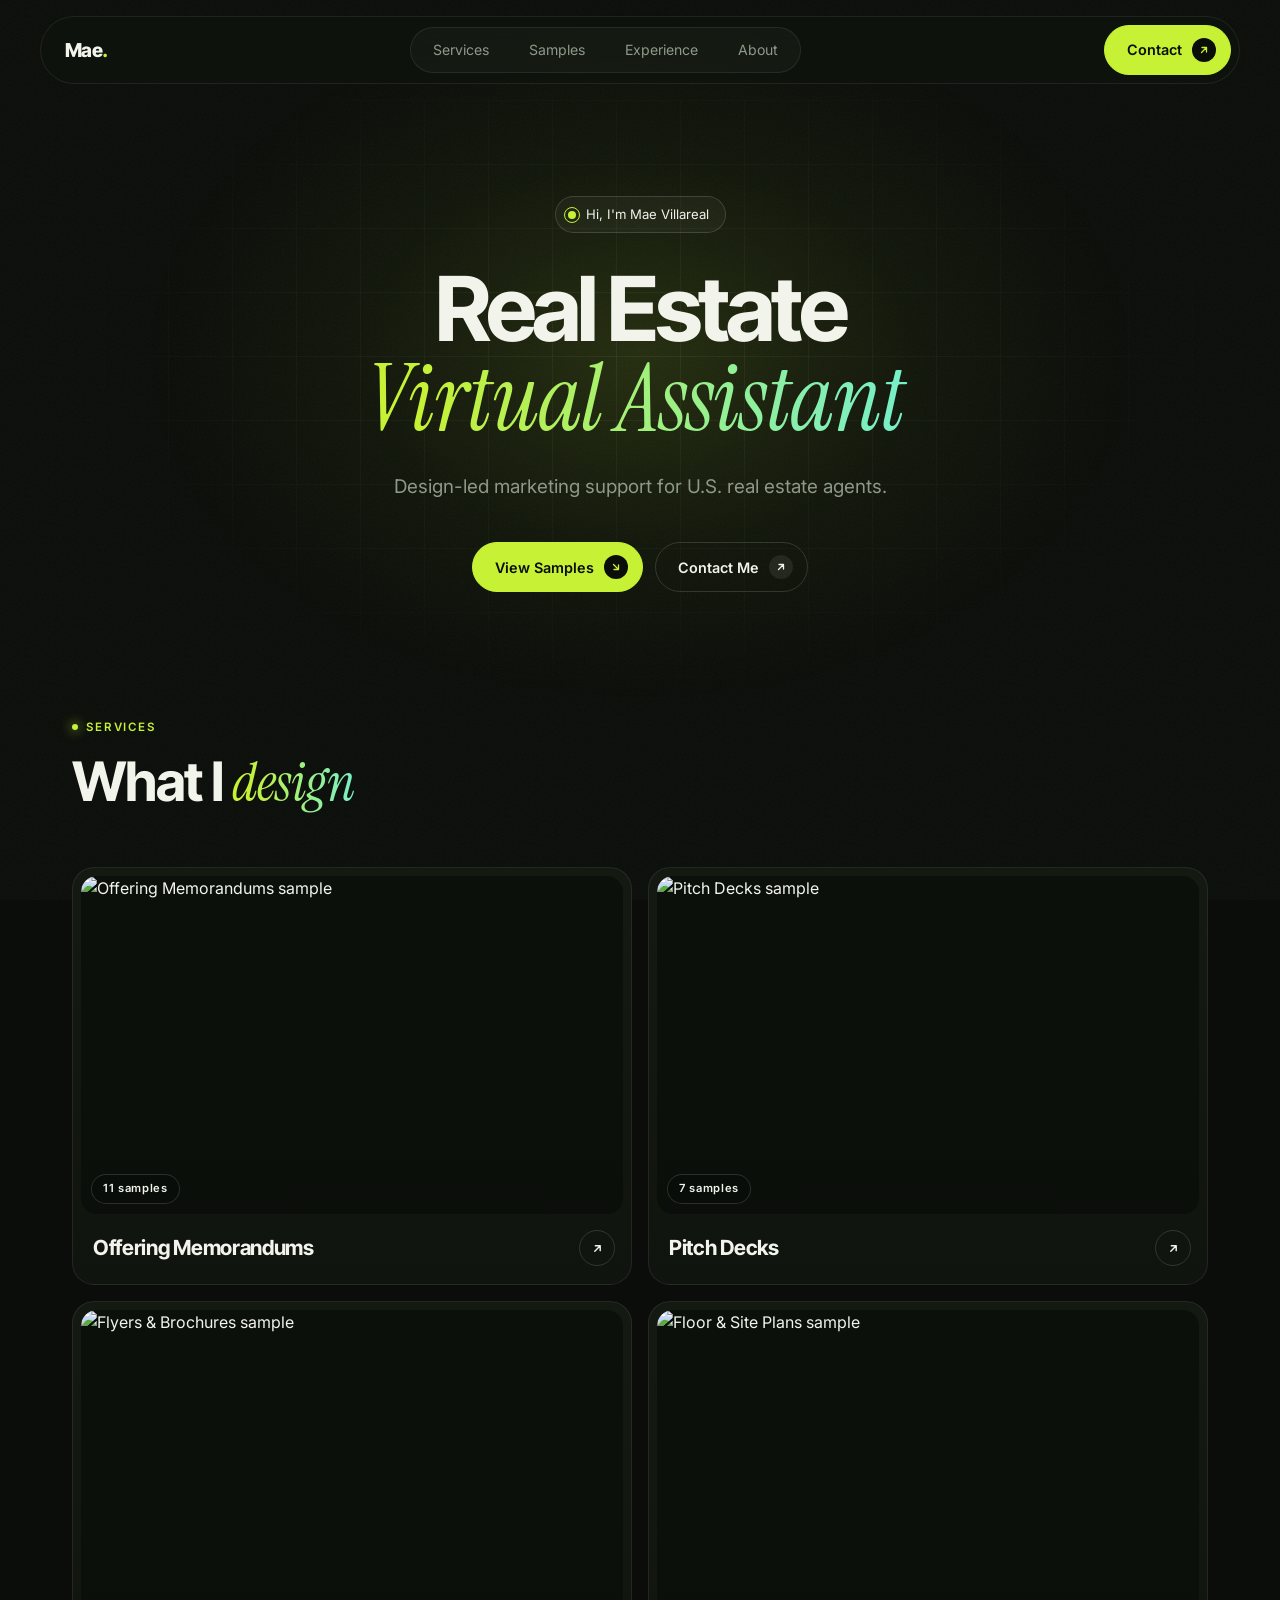
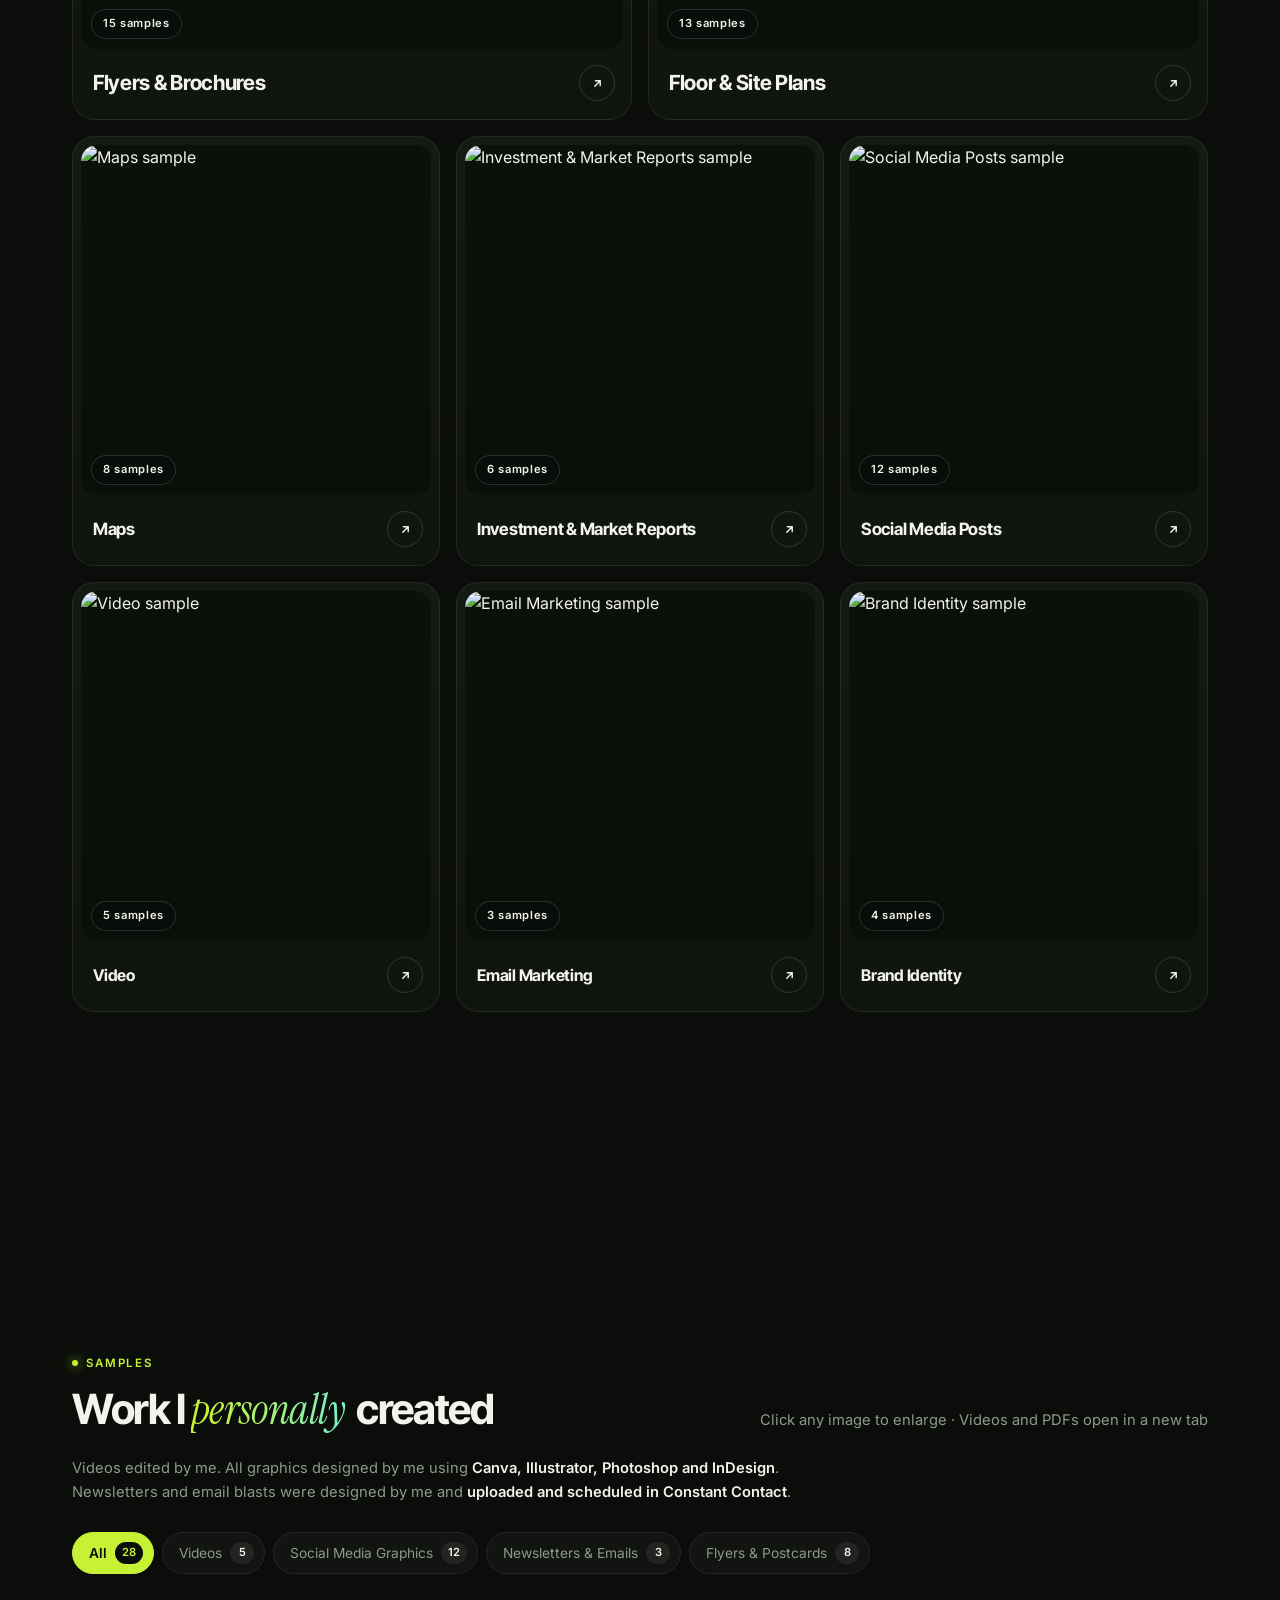
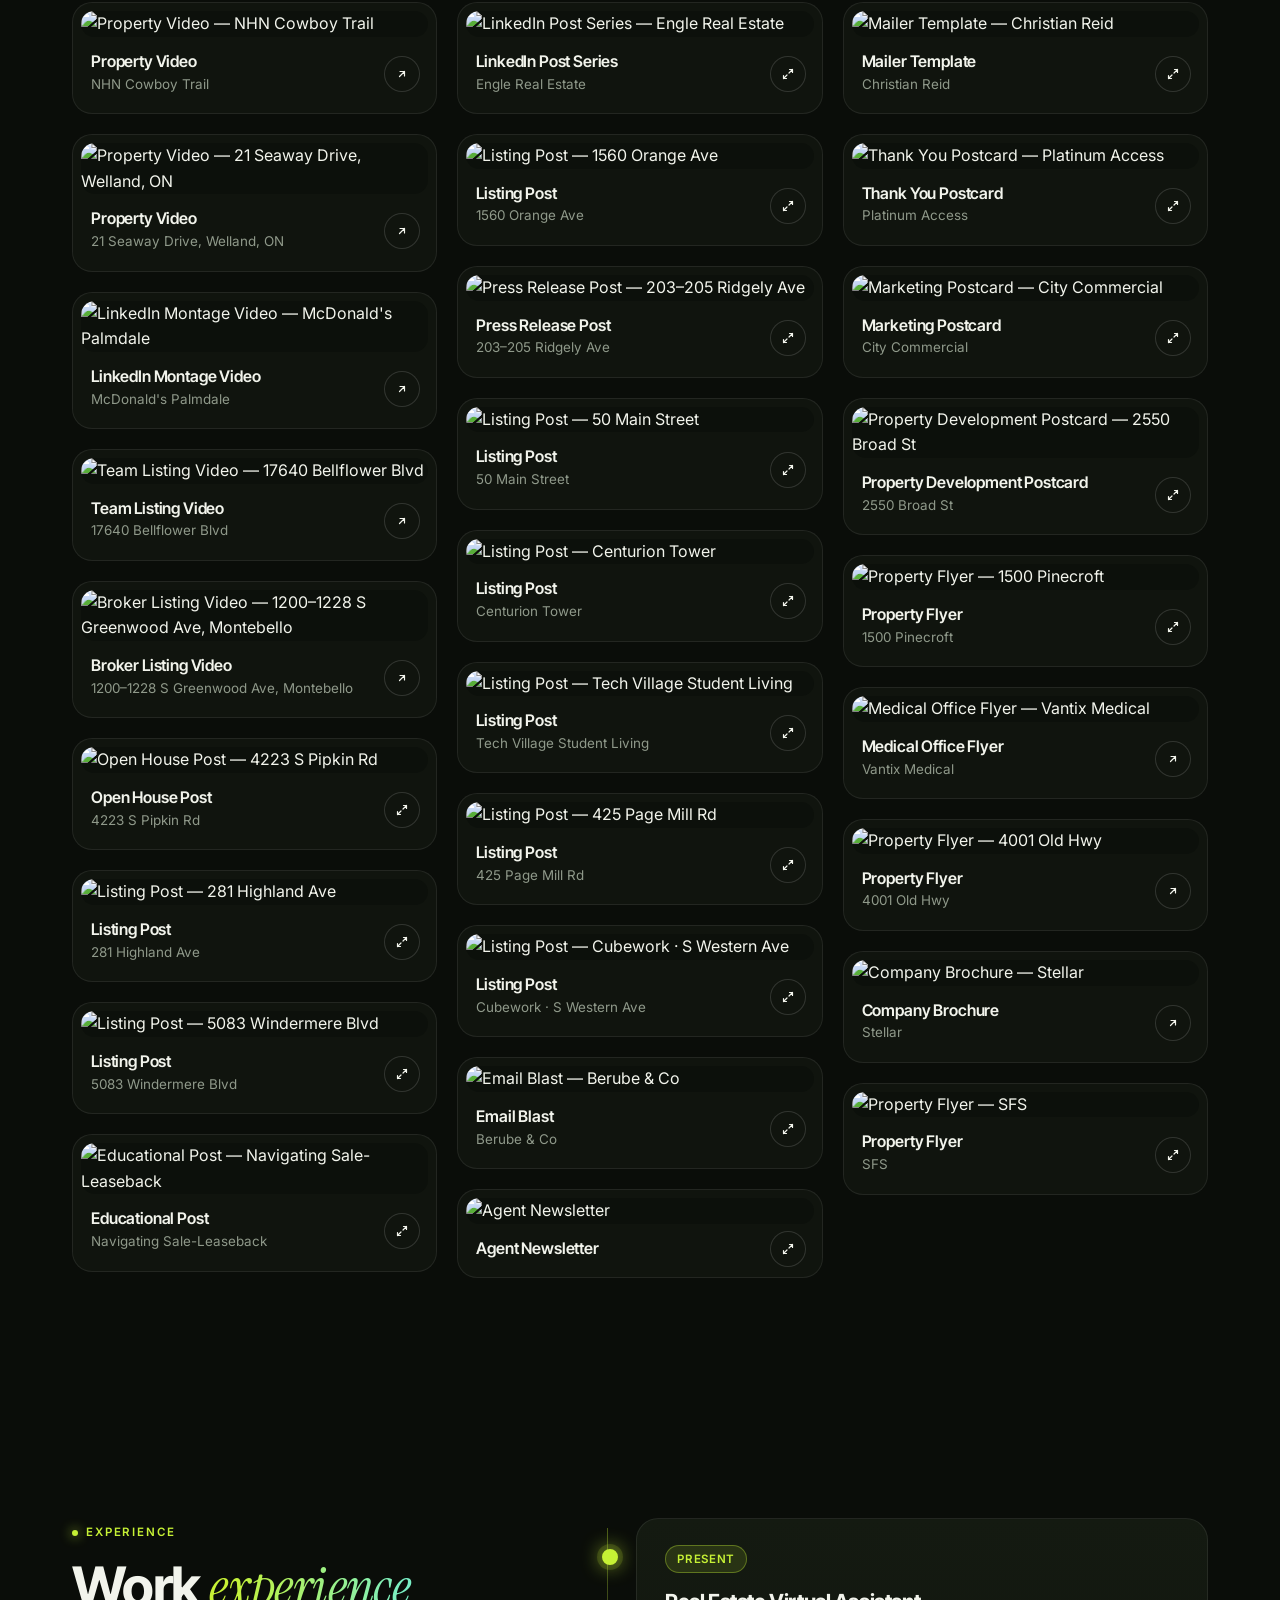
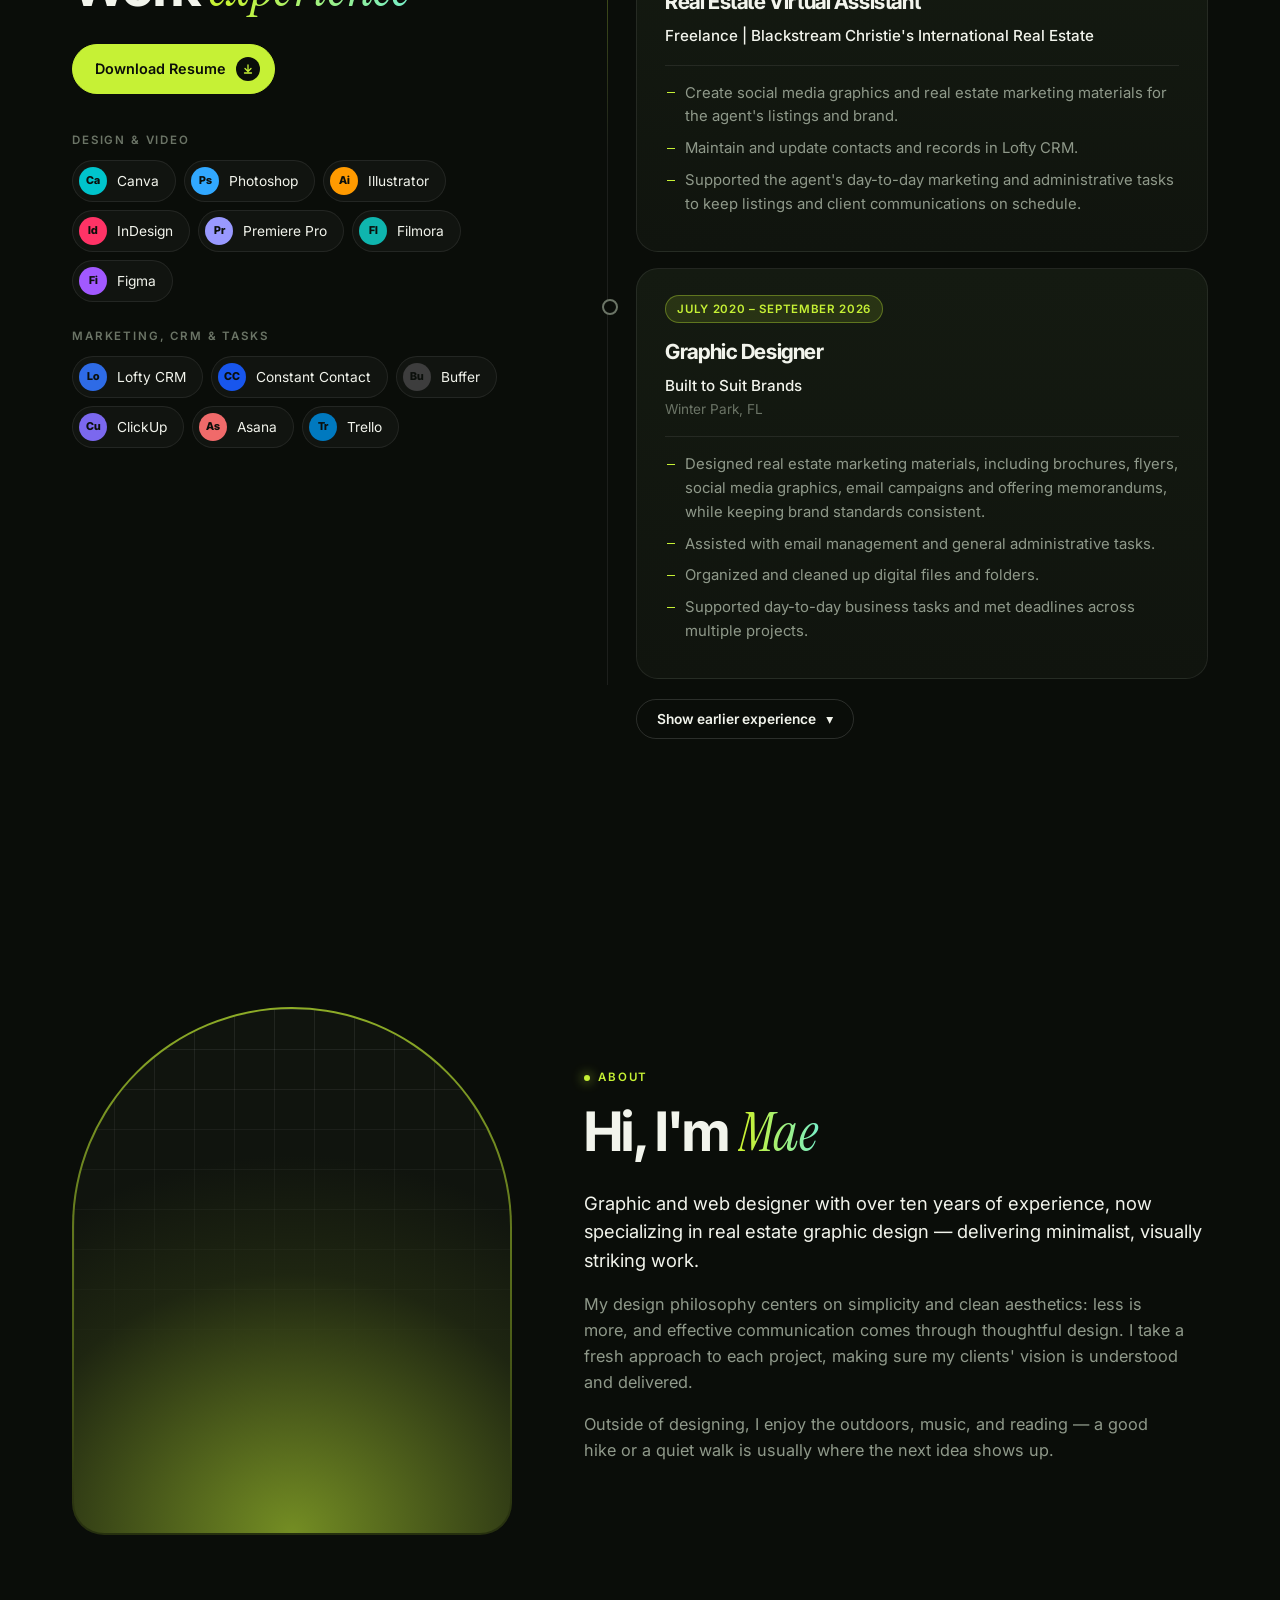
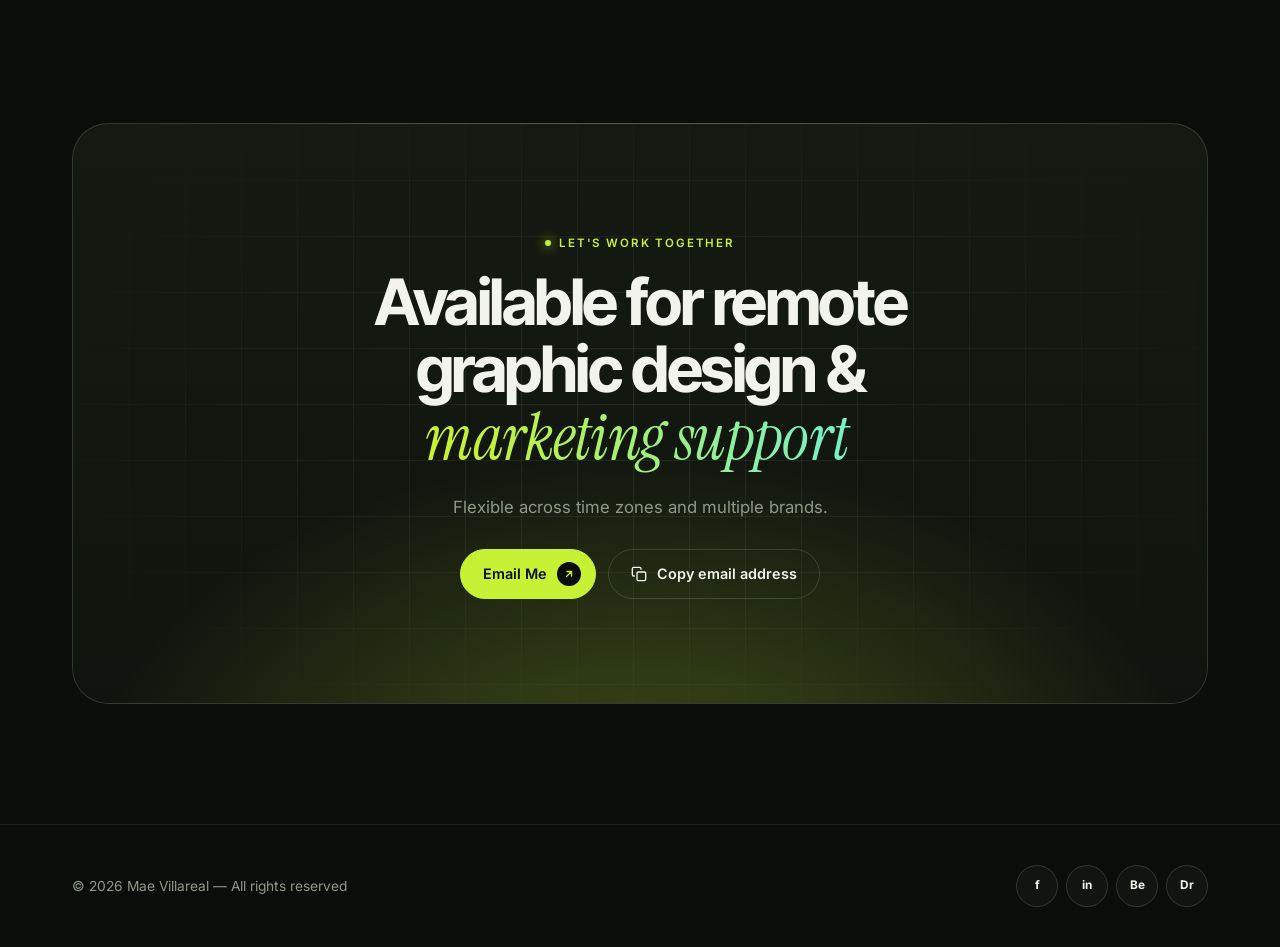
==== index.html @ 9a1e0686 "Use What I design categories with video, CRE about and CTA; simplify hero and experience Co-Authored" ====
<!DOCTYPE html>
<html lang="en">
<head>
<meta charset="UTF-8">
<meta name="viewport" content="width=device-width, initial-scale=1, viewport-fit=cover">
<title>Mae Villareal — Real Estate Virtual Assistant</title>
<meta name="description" content="Real estate virtual assistant with a design background: short-form video, Canva graphics, captions, social scheduling, email newsletters and Lofty CRM support for U.S. agents.">
<meta name="theme-color" content="#0A0D09">
<link rel="icon" href="data:image/svg+xml,%3Csvg xmlns=%27http://www.w3.org/2000/svg%27 viewBox=%270 0 64 64%27%3E%3Crect width=%2764%27 height=%2764%27 rx=%2716%27 fill=%27%230B0F0B%27/%3E%3Ctext x=%2750%25%27 y=%2752%25%27 dominant-baseline=%27middle%27 text-anchor=%27middle%27 font-family=%27Arial%27 font-weight=%27800%27 font-size=%2738%27 fill=%27%23C6F135%27%3EM%3C/text%3E%3C/svg%3E">
<link rel="preconnect" href="https://fonts.googleapis.com">
<link rel="preconnect" href="https://fonts.gstatic.com" crossorigin>
<link href="https://fonts.googleapis.com/css2?family=Inter+Tight:wght@500;600;700;800&family=Inter:wght@400;500;600&family=Instrument+Serif:ital@0;1&display=swap" rel="stylesheet">
<link rel="stylesheet" href="assets/site.css">
<style>
.va-grid{display:grid;grid-template-columns:repeat(4,1fr);gap:16px}
@media(max-width:1000px){.va-grid{grid-template-columns:repeat(2,1fr)}}
@media(max-width:560px){.va-grid{grid-template-columns:1fr}}
.va-card{border:1px solid var(--line);border-radius:20px;background:var(--panel);padding:24px 22px 22px;display:flex;flex-direction:column;gap:10px;transition:border-color .4s var(--ease),transform .4s var(--ease)}
.va-card:hover{border-color:var(--lime-line);transform:translateY(-3px)}
.va-ic{width:42px;height:42px;border-radius:12px;background:var(--lime-soft);color:var(--lime);display:flex;align-items:center;justify-content:center;margin-bottom:6px}
.va-ic svg{width:22px;height:22px}
.va-card h3{font-size:1.12rem;letter-spacing:-.02em;line-height:1.2}
.va-card p{color:var(--grey);font-size:.92rem;line-height:1.55;flex:1}
.va-tools{font-size:.72rem;letter-spacing:.06em;color:var(--grey-2);text-transform:uppercase;font-weight:600;border-top:1px solid var(--line);padding-top:12px;margin-top:4px}
.va-note{color:var(--grey);font-size:.92rem;margin:-8px 0 28px;max-width:720px}
.va-note b{color:var(--white);font-weight:600}
.hero .hero-meta span{text-transform:uppercase}
@media(min-width:1061px){.cat-grid > .cat-card:nth-child(n+8){grid-column:span 2}.cat-grid > .cat-card:nth-child(n+8) .thumb{aspect-ratio:1/1}.cat-grid > .cat-card:nth-child(n+8) h3{font-size:inherit}}
</style>
<script>document.documentElement.classList.add("js")</script>
</head>
<body>
<div class="cursor-glow" id="cglow" aria-hidden="true"></div>

<header>
  <div class="nav">
    <a class="logo" href="./">Mae<span>.</span></a>
    <nav aria-label="Primary"><ul><li><a href="#work">Services</a></li><li><a href="#samples">Samples</a></li><li><a href="#experience">Experience</a></li><li><a href="#about">About</a></li></ul></nav>
    <div class="nav-right">
      <a class="btn" href="#contact">Contact <span class="ar ne"><svg viewBox="0 0 24 24" fill="none" stroke="currentColor" stroke-width="2.6" stroke-linecap="round" stroke-linejoin="round"><path d="M7 17 17 7M8 7h9v9"/></svg></span></a>
      <button class="burger" id="burger" aria-label="Open menu" aria-expanded="false" aria-controls="mnav"><span></span><span></span></button>
    </div>
  </div>
  <nav class="mnav" id="mnav" aria-label="Mobile"><a href="#work">Services</a><a href="#samples">Samples</a><a href="#experience">Experience</a><a href="#about">About</a><a href="#contact">Contact</a></nav>
</header>

<main class="wrap">

  <section class="hero">
    <div class="glow" aria-hidden="true"></div><div class="grid-bg" aria-hidden="true"></div>
    <div class="eyebrow rv"><i></i>Hi, I'm Mae Villareal</div>
    <h1 class="rv">Real Estate<br><em class="s">Virtual Assistant</em></h1>
    <p class="rv">Design-led marketing support for U.S. real estate agents.</p>
    <div class="hero-actions rv">
      <a class="btn" href="#samples">View Samples <span class="ar se"><svg viewBox="0 0 24 24" fill="none" stroke="currentColor" stroke-width="2.6" stroke-linecap="round" stroke-linejoin="round"><path d="M7 7l10 10M17 8v9H8"/></svg></span></a>
      <a class="btn btn-ghost" href="mailto:norleenvillareal@gmail.com">Contact Me <span class="ar ne"><svg viewBox="0 0 24 24" fill="none" stroke="currentColor" stroke-width="2.6" stroke-linecap="round" stroke-linejoin="round"><path d="M7 17 17 7M8 7h9v9"/></svg></span></a>
    </div>
  </section>

  <section id="work">
    <div class="sec-head split rv">
      <div><div class="kicker">Services</div><h2>What I <em class="s">design</em></h2></div>
    </div>
    <div class="cat-grid">
      <a class="cat-card rv" href="https://maevillareal.github.io/cre-portfolio-2026/services/offering-memorandums.html" target="_blank" rel="noopener">
        <div class="thumb"><img src="https://maevillareal.github.io/cre-portfolio-2026/images/featured/21-Commercial-Thumbnail.jpg" alt="Offering Memorandums sample" loading="lazy"><span class="count">11 samples</span></div>
        <div class="body"><h3>Offering Memorandums</h3><span class="go" aria-hidden="true"><svg viewBox="0 0 24 24" fill="none" stroke="currentColor" stroke-width="2.6" stroke-linecap="round" stroke-linejoin="round"><path d="M7 17 17 7M8 7h9v9"/></svg></span></div>
      </a>
      <a class="cat-card rv" href="https://maevillareal.github.io/cre-portfolio-2026/services/pitch-decks.html" target="_blank" rel="noopener">
        <div class="thumb"><img src="https://ucarecdn.com/488f6f1a-225d-4ae6-bc46-5e3820805538/DentalCapitalThumbnail.jpg" alt="Pitch Decks sample" loading="lazy"><span class="count">7 samples</span></div>
        <div class="body"><h3>Pitch Decks</h3><span class="go" aria-hidden="true"><svg viewBox="0 0 24 24" fill="none" stroke="currentColor" stroke-width="2.6" stroke-linecap="round" stroke-linejoin="round"><path d="M7 17 17 7M8 7h9v9"/></svg></span></div>
      </a>
      <a class="cat-card rv" href="https://maevillareal.github.io/cre-portfolio-2026/services/flyers-brochures.html" target="_blank" rel="noopener">
        <div class="thumb"><img src="https://maevillareal.github.io/cre-portfolio-2026/images/featured/Realife-REG-Company-Brochure-Thumbnail.jpg" alt="Flyers &amp; Brochures sample" loading="lazy"><span class="count">15 samples</span></div>
        <div class="body"><h3>Flyers &amp; Brochures</h3><span class="go" aria-hidden="true"><svg viewBox="0 0 24 24" fill="none" stroke="currentColor" stroke-width="2.6" stroke-linecap="round" stroke-linejoin="round"><path d="M7 17 17 7M8 7h9v9"/></svg></span></div>
      </a>
      <a class="cat-card rv" href="https://maevillareal.github.io/cre-portfolio-2026/services/floor-site-plans.html" target="_blank" rel="noopener">
        <div class="thumb"><img src="https://maevillareal.github.io/cre-portfolio-2026/images/floor-site-plans/481-gradle-drive-light.jpg" alt="Floor &amp; Site Plans sample" loading="lazy"><span class="count">13 samples</span></div>
        <div class="body"><h3>Floor &amp; Site Plans</h3><span class="go" aria-hidden="true"><svg viewBox="0 0 24 24" fill="none" stroke="currentColor" stroke-width="2.6" stroke-linecap="round" stroke-linejoin="round"><path d="M7 17 17 7M8 7h9v9"/></svg></span></div>
      </a>
      <a class="cat-card rv" href="https://maevillareal.github.io/cre-portfolio-2026/services/maps-site-plans.html" target="_blank" rel="noopener">
        <div class="thumb"><img src="https://ucarecdn.com/a17bc35d-62ba-4f0b-b626-bb39c13dc17a/Hwy114RegionalMaptimg.jpg" alt="Maps sample" loading="lazy"><span class="count">8 samples</span></div>
        <div class="body"><h3>Maps</h3><span class="go" aria-hidden="true"><svg viewBox="0 0 24 24" fill="none" stroke="currentColor" stroke-width="2.6" stroke-linecap="round" stroke-linejoin="round"><path d="M7 17 17 7M8 7h9v9"/></svg></span></div>
      </a>
      <a class="cat-card rv" href="https://maevillareal.github.io/cre-portfolio-2026/services/investment-market-reports.html" target="_blank" rel="noopener">
        <div class="thumb"><img src="https://ucarecdn.com/dbd9a7ba-1e7e-4edb-bc65-96bf7f38fd89/WhitneyMarketReporttimg.jpg" alt="Investment &amp; Market Reports sample" loading="lazy"><span class="count">6 samples</span></div>
        <div class="body"><h3>Investment &amp; Market Reports</h3><span class="go" aria-hidden="true"><svg viewBox="0 0 24 24" fill="none" stroke="currentColor" stroke-width="2.6" stroke-linecap="round" stroke-linejoin="round"><path d="M7 17 17 7M8 7h9v9"/></svg></span></div>
      </a>
      <a class="cat-card rv" href="https://maevillareal.github.io/cre-portfolio-2026/services/social-media.html" target="_blank" rel="noopener">
        <div class="thumb"><img src="https://ucarecdn.com/c1eefee5-2a1a-4511-a45f-26894e19a878/CenturionTowerThumbnail.jpg" alt="Social Media Posts sample" loading="lazy"><span class="count">12 samples</span></div>
        <div class="body"><h3>Social Media Posts</h3><span class="go" aria-hidden="true"><svg viewBox="0 0 24 24" fill="none" stroke="currentColor" stroke-width="2.6" stroke-linecap="round" stroke-linejoin="round"><path d="M7 17 17 7M8 7h9v9"/></svg></span></div>
      </a>
      <a class="cat-card rv" href="https://drive.google.com/drive/folders/1KnbOHx9yrsQ3K8sN15CC-O3-NMKN0I_1" target="_blank" rel="noopener">
        <div class="thumb"><img src="https://drive.google.com/thumbnail?id=1GVd7oThmNQJEZ3GuLxPDqh9U0F1YfQLA&amp;sz=w800" alt="Video sample" loading="lazy"><span class="count">5 samples</span></div>
        <div class="body"><h3>Video</h3><span class="go" aria-hidden="true"><svg viewBox="0 0 24 24" fill="none" stroke="currentColor" stroke-width="2.6" stroke-linecap="round" stroke-linejoin="round"><path d="M7 17 17 7M8 7h9v9"/></svg></span></div>
      </a>
      <a class="cat-card rv" href="https://maevillareal.github.io/cre-portfolio-2026/services/email-marketing.html" target="_blank" rel="noopener">
        <div class="thumb"><img src="https://ucarecdn.com/d17a5e6f-bef3-451f-81bc-9e21f1a71fec/BerubeCoInceblast.jpg" alt="Email Marketing sample" loading="lazy"><span class="count">3 samples</span></div>
        <div class="body"><h3>Email Marketing</h3><span class="go" aria-hidden="true"><svg viewBox="0 0 24 24" fill="none" stroke="currentColor" stroke-width="2.6" stroke-linecap="round" stroke-linejoin="round"><path d="M7 17 17 7M8 7h9v9"/></svg></span></div>
      </a>
      <a class="cat-card rv" href="https://maevillareal.github.io/cre-portfolio-2026/services/brand-identity.html" target="_blank" rel="noopener">
        <div class="thumb"><img src="https://ucarecdn.com/c422226a-9f4f-45d8-a79f-0558e91040b7/CWThumbnail.jpg" alt="Brand Identity sample" loading="lazy"><span class="count">4 samples</span></div>
        <div class="body"><h3>Brand Identity</h3><span class="go" aria-hidden="true"><svg viewBox="0 0 24 24" fill="none" stroke="currentColor" stroke-width="2.6" stroke-linecap="round" stroke-linejoin="round"><path d="M7 17 17 7M8 7h9v9"/></svg></span></div>
      </a>
    </div>
  </section>

  <section id="samples">
    <div class="gallery-head rv">
      <div><div class="kicker">Samples</div><h2>Work I <em class="s">personally</em> created</h2></div>
      <p>Click any image to enlarge · Videos and PDFs open in a new tab</p>
    </div>
    <p class="va-note rv">Videos edited by me. All graphics designed by me using <b>Canva, Illustrator, Photoshop and InDesign</b>. Newsletters and email blasts were designed by me and <b>uploaded and scheduled in Constant Contact</b>.</p>
    <div class="cat-chips rv" id="filters" style="margin-bottom:28px">
      <button class="active" data-cat="all">All <span>28</span></button>
      <button data-cat="video">Videos <span>5</span></button>
      <button data-cat="social">Social Media Graphics <span>12</span></button>
      <button data-cat="email">Newsletters &amp; Emails <span>3</span></button>
      <button data-cat="print">Flyers &amp; Postcards <span>8</span></button>
    </div>
    <div class="masonry" id="allGrid">
<a class="m-card rv" data-cat="video" href="https://drive.google.com/file/d/1YZ6hMSG6Jg58LZem-P5NTY57xRSDlQMx/view" target="_blank" rel="noopener"><div class="thumb"><img src="https://drive.google.com/thumbnail?id=1YZ6hMSG6Jg58LZem-P5NTY57xRSDlQMx&amp;sz=w800" alt="Property Video — NHN Cowboy Trail" loading="lazy"><span class="tag">Play video</span></div><div class="m-info"><h3>Property Video</h3><p class="proj">NHN Cowboy Trail</p></div></a>
<a class="m-card rv" data-cat="video" href="https://drive.google.com/file/d/1GVd7oThmNQJEZ3GuLxPDqh9U0F1YfQLA/view" target="_blank" rel="noopener"><div class="thumb"><img src="https://drive.google.com/thumbnail?id=1GVd7oThmNQJEZ3GuLxPDqh9U0F1YfQLA&amp;sz=w800" alt="Property Video — 21 Seaway Drive, Welland, ON" loading="lazy"><span class="tag">Play video</span></div><div class="m-info"><h3>Property Video</h3><p class="proj">21 Seaway Drive, Welland, ON</p></div></a>
<a class="m-card rv" data-cat="video" href="https://drive.google.com/file/d/1mTsvuyT11Af5iFRbfD1YonAdttzkxqsB/view" target="_blank" rel="noopener"><div class="thumb"><img src="https://drive.google.com/thumbnail?id=1mTsvuyT11Af5iFRbfD1YonAdttzkxqsB&amp;sz=w800" alt="LinkedIn Montage Video — McDonald's Palmdale" loading="lazy"><span class="tag">Play video</span></div><div class="m-info"><h3>LinkedIn Montage Video</h3><p class="proj">McDonald's Palmdale</p></div></a>
<a class="m-card rv" data-cat="video" href="https://drive.google.com/file/d/1PHk6eWJydVkPi7iediOvCuGz-kKJloxI/view" target="_blank" rel="noopener"><div class="thumb"><img src="https://drive.google.com/thumbnail?id=1PHk6eWJydVkPi7iediOvCuGz-kKJloxI&amp;sz=w800" alt="Team Listing Video — 17640 Bellflower Blvd" loading="lazy"><span class="tag">Play video</span></div><div class="m-info"><h3>Team Listing Video</h3><p class="proj">17640 Bellflower Blvd</p></div></a>
<a class="m-card rv" data-cat="video" href="https://drive.google.com/file/d/14PwSs0-47ETRZkyh7sO91aNe4koDWpIq/view" target="_blank" rel="noopener"><div class="thumb"><img src="https://drive.google.com/thumbnail?id=14PwSs0-47ETRZkyh7sO91aNe4koDWpIq&amp;sz=w800" alt="Broker Listing Video — 1200–1228 S Greenwood Ave, Montebello" loading="lazy"><span class="tag">Play video</span></div><div class="m-info"><h3>Broker Listing Video</h3><p class="proj">1200–1228 S Greenwood Ave, Montebello</p></div></a>
<a class="m-card rv" data-cat="social" href="https://ucarecdn.com/0a74deae-17bd-4cbb-8325-582cc02a1881/AlexDelannoy4223SPipkinRdSMPThumbnail.jpg" data-lightbox="work"><div class="thumb"><img src="https://ucarecdn.com/0a74deae-17bd-4cbb-8325-582cc02a1881/AlexDelannoy4223SPipkinRdSMPThumbnail.jpg" alt="Open House Post — 4223 S Pipkin Rd" loading="lazy"><span class="tag">Enlarge</span></div><div class="m-info"><h3>Open House Post</h3><p class="proj">4223 S Pipkin Rd</p></div></a>
<a class="m-card rv" data-cat="social" href="https://ucarecdn.com/49ecf0e2-56dd-44a7-b08d-141b1dd92b97/281HighlandAveThumbnail.jpg" data-lightbox="work"><div class="thumb"><img src="https://ucarecdn.com/49ecf0e2-56dd-44a7-b08d-141b1dd92b97/281HighlandAveThumbnail.jpg" alt="Listing Post — 281 Highland Ave" loading="lazy"><span class="tag">Enlarge</span></div><div class="m-info"><h3>Listing Post</h3><p class="proj">281 Highland Ave</p></div></a>
<a class="m-card rv" data-cat="social" href="https://ucarecdn.com/9a1a46dd-7a64-45b5-9dc1-32d172c0af2f/5083WindermereBlvdThumbnail.jpg" data-lightbox="work"><div class="thumb"><img src="https://ucarecdn.com/9a1a46dd-7a64-45b5-9dc1-32d172c0af2f/5083WindermereBlvdThumbnail.jpg" alt="Listing Post — 5083 Windermere Blvd" loading="lazy"><span class="tag">Enlarge</span></div><div class="m-info"><h3>Listing Post</h3><p class="proj">5083 Windermere Blvd</p></div></a>
<a class="m-card rv" data-cat="social" href="https://ucarecdn.com/b638e074-0af1-4e14-8e3c-775d404ce715/NavigatingSaleLeasebackThumbnail.jpg" data-lightbox="work"><div class="thumb"><img src="https://ucarecdn.com/b638e074-0af1-4e14-8e3c-775d404ce715/NavigatingSaleLeasebackThumbnail.jpg" alt="Educational Post — Navigating Sale-Leaseback" loading="lazy"><span class="tag">Enlarge</span></div><div class="m-info"><h3>Educational Post</h3><p class="proj">Navigating Sale-Leaseback</p></div></a>
<a class="m-card rv" data-cat="social" href="https://ucarecdn.com/93e9b947-cb77-4d5d-8d18-743a465fc550/2LinkedinpostsEngleREThumbnail.jpg" data-lightbox="work"><div class="thumb"><img src="https://ucarecdn.com/93e9b947-cb77-4d5d-8d18-743a465fc550/2LinkedinpostsEngleREThumbnail.jpg" alt="LinkedIn Post Series — Engle Real Estate" loading="lazy"><span class="tag">Enlarge</span></div><div class="m-info"><h3>LinkedIn Post Series</h3><p class="proj">Engle Real Estate</p></div></a>
<a class="m-card rv" data-cat="social" href="https://ucarecdn.com/6e45bd0e-b413-4dc3-8c5f-691b88ec7b04/1560OrangeAveThumbnail.jpg" data-lightbox="work"><div class="thumb"><img src="https://ucarecdn.com/6e45bd0e-b413-4dc3-8c5f-691b88ec7b04/1560OrangeAveThumbnail.jpg" alt="Listing Post — 1560 Orange Ave" loading="lazy"><span class="tag">Enlarge</span></div><div class="m-info"><h3>Listing Post</h3><p class="proj">1560 Orange Ave</p></div></a>
<a class="m-card rv" data-cat="social" href="https://ucarecdn.com/af44dd73-bf76-4ebc-81ff-5697e076787c/203205RidgelyAvePressReleaseThumbnail.jpg" data-lightbox="work"><div class="thumb"><img src="https://ucarecdn.com/af44dd73-bf76-4ebc-81ff-5697e076787c/203205RidgelyAvePressReleaseThumbnail.jpg" alt="Press Release Post — 203–205 Ridgely Ave" loading="lazy"><span class="tag">Enlarge</span></div><div class="m-info"><h3>Press Release Post</h3><p class="proj">203–205 Ridgely Ave</p></div></a>
<a class="m-card rv" data-cat="social" href="https://ucarecdn.com/6fa4c674-b762-4fc8-bb38-a749a3d10184/50MainStreetSMPThumbnail.jpg" data-lightbox="work"><div class="thumb"><img src="https://ucarecdn.com/6fa4c674-b762-4fc8-bb38-a749a3d10184/50MainStreetSMPThumbnail.jpg" alt="Listing Post — 50 Main Street" loading="lazy"><span class="tag">Enlarge</span></div><div class="m-info"><h3>Listing Post</h3><p class="proj">50 Main Street</p></div></a>
<a class="m-card rv" data-cat="social" href="https://ucarecdn.com/c1eefee5-2a1a-4511-a45f-26894e19a878/CenturionTowerThumbnail.jpg" data-lightbox="work"><div class="thumb"><img src="https://ucarecdn.com/c1eefee5-2a1a-4511-a45f-26894e19a878/CenturionTowerThumbnail.jpg" alt="Listing Post — Centurion Tower" loading="lazy"><span class="tag">Enlarge</span></div><div class="m-info"><h3>Listing Post</h3><p class="proj">Centurion Tower</p></div></a>
<a class="m-card rv" data-cat="social" href="https://ucarecdn.com/87587529-b1f7-4dd4-89a7-c0cfc1150a09/TechVillageStudentLivingThumbnail.jpg" data-lightbox="work"><div class="thumb"><img src="https://ucarecdn.com/87587529-b1f7-4dd4-89a7-c0cfc1150a09/TechVillageStudentLivingThumbnail.jpg" alt="Listing Post — Tech Village Student Living" loading="lazy"><span class="tag">Enlarge</span></div><div class="m-info"><h3>Listing Post</h3><p class="proj">Tech Village Student Living</p></div></a>
<a class="m-card rv" data-cat="social" href="https://ucarecdn.com/5227f301-1464-4a0c-b351-7f3cdbe4657d/425PageMillRdThumbnail.jpg" data-lightbox="work"><div class="thumb"><img src="https://ucarecdn.com/5227f301-1464-4a0c-b351-7f3cdbe4657d/425PageMillRdThumbnail.jpg" alt="Listing Post — 425 Page Mill Rd" loading="lazy"><span class="tag">Enlarge</span></div><div class="m-info"><h3>Listing Post</h3><p class="proj">425 Page Mill Rd</p></div></a>
<a class="m-card rv" data-cat="social" href="https://ucarecdn.com/9feb47d3-3d1a-4a92-9a14-8e09451639c4/Cubework10100WesternAveSMPThumbnail.jpg" data-lightbox="work"><div class="thumb"><img src="https://ucarecdn.com/9feb47d3-3d1a-4a92-9a14-8e09451639c4/Cubework10100WesternAveSMPThumbnail.jpg" alt="Listing Post — Cubework · S Western Ave" loading="lazy"><span class="tag">Enlarge</span></div><div class="m-info"><h3>Listing Post</h3><p class="proj">Cubework · S Western Ave</p></div></a>
<a class="m-card rv" data-cat="email" href="https://ucarecdn.com/d17a5e6f-bef3-451f-81bc-9e21f1a71fec/BerubeCoInceblast.jpg" data-lightbox="work"><div class="thumb"><img src="https://ucarecdn.com/d17a5e6f-bef3-451f-81bc-9e21f1a71fec/BerubeCoInceblast.jpg" alt="Email Blast — Berube &amp; Co" loading="lazy"><span class="tag">Enlarge</span></div><div class="m-info"><h3>Email Blast</h3><p class="proj">Berube &amp; Co</p></div></a>
<a class="m-card rv" data-cat="email" href="https://ucarecdn.com/f53280f3-bcd4-499f-a917-17668d56971a/iconmd.jpg" data-lightbox="work"><div class="thumb"><img src="https://ucarecdn.com/f53280f3-bcd4-499f-a917-17668d56971a/iconmd.jpg" alt="Agent Newsletter" loading="lazy"><span class="tag">Enlarge</span></div><div class="m-info"><h3>Agent Newsletter</h3></div></a>
<a class="m-card rv" data-cat="email" href="https://ucarecdn.com/b83860c3-dd3f-4d73-8fa6-cb82c7154111/Mailertimg.jpg" data-lightbox="work"><div class="thumb"><img src="https://ucarecdn.com/b83860c3-dd3f-4d73-8fa6-cb82c7154111/Mailertimg.jpg" alt="Mailer Template — Christian Reid" loading="lazy"><span class="tag">Enlarge</span></div><div class="m-info"><h3>Mailer Template</h3><p class="proj">Christian Reid</p></div></a>
<a class="m-card rv" data-cat="print" href="https://ucarecdn.com/717f68b8-1336-48f7-86b2-634575869951/ThankYouPostcardtimg.jpg" data-lightbox="work"><div class="thumb"><img src="https://ucarecdn.com/717f68b8-1336-48f7-86b2-634575869951/ThankYouPostcardtimg.jpg" alt="Thank You Postcard — Platinum Access" loading="lazy"><span class="tag">Enlarge</span></div><div class="m-info"><h3>Thank You Postcard</h3><p class="proj">Platinum Access</p></div></a>
<a class="m-card rv" data-cat="print" href="https://ucarecdn.com/42556653-44c0-4d23-bf47-06b124fcd52a/1thingpostcardtimg.jpg" data-lightbox="work"><div class="thumb"><img src="https://ucarecdn.com/42556653-44c0-4d23-bf47-06b124fcd52a/1thingpostcardtimg.jpg" alt="Marketing Postcard — City Commercial" loading="lazy"><span class="tag">Enlarge</span></div><div class="m-info"><h3>Marketing Postcard</h3><p class="proj">City Commercial</p></div></a>
<a class="m-card rv" data-cat="print" href="https://ucarecdn.com/a0eaf277-0eea-4569-ad34-5b60dbbb9eca/2550BroadStThumbnail.jpg" data-lightbox="work"><div class="thumb"><img src="https://ucarecdn.com/a0eaf277-0eea-4569-ad34-5b60dbbb9eca/2550BroadStThumbnail.jpg" alt="Property Development Postcard — 2550 Broad St" loading="lazy"><span class="tag">Enlarge</span></div><div class="m-info"><h3>Property Development Postcard</h3><p class="proj">2550 Broad St</p></div></a>
<a class="m-card rv" data-cat="print" href="https://ucarecdn.com/7d335ea1-1a6e-4c4b-86e7-3bb617dcf88f/1500Pinecrofttimg.jpg" data-lightbox="work"><div class="thumb"><img src="https://ucarecdn.com/7d335ea1-1a6e-4c4b-86e7-3bb617dcf88f/1500Pinecrofttimg.jpg" alt="Property Flyer — 1500 Pinecroft" loading="lazy"><span class="tag">Enlarge</span></div><div class="m-info"><h3>Property Flyer</h3><p class="proj">1500 Pinecroft</p></div></a>
<a class="m-card rv" data-cat="print" href="files/Vantix%20Medical%20Flyer.pdf" target="_blank" rel="noopener"><div class="thumb"><img src="https://ucarecdn.com/e57bd0d7-01ec-4a5f-9f60-1b2f4ff460f3/vantixmedicaltimg.jpg" alt="Medical Office Flyer — Vantix Medical" loading="lazy"><span class="tag">Open PDF</span></div><div class="m-info"><h3>Medical Office Flyer</h3><p class="proj">Vantix Medical</p></div></a>
<a class="m-card rv" data-cat="print" href="files/4001%20Old%20Hwy%20Flyer.pdf" target="_blank" rel="noopener"><div class="thumb"><img src="https://ucarecdn.com/667d8b8c-c8b8-426d-9b46-1389a4960769/4001timg.jpg" alt="Property Flyer — 4001 Old Hwy" loading="lazy"><span class="tag">Open PDF</span></div><div class="m-info"><h3>Property Flyer</h3><p class="proj">4001 Old Hwy</p></div></a>
<a class="m-card rv" data-cat="print" href="files/Stellar%20Company%20Brochure.pdf" target="_blank" rel="noopener"><div class="thumb"><img src="https://ucarecdn.com/e0efaa76-486a-4608-8ad4-2702502c4750/stellarcompanybrochuretimg.jpg" alt="Company Brochure — Stellar" loading="lazy"><span class="tag">Open PDF</span></div><div class="m-info"><h3>Company Brochure</h3><p class="proj">Stellar</p></div></a>
<a class="m-card rv" data-cat="print" href="https://ucarecdn.com/3bb835ff-8a89-4d70-885b-963e0a25d31d/SFStimg.jpg" data-lightbox="work"><div class="thumb"><img src="https://ucarecdn.com/3bb835ff-8a89-4d70-885b-963e0a25d31d/SFStimg.jpg" alt="Property Flyer — SFS" loading="lazy"><span class="tag">Enlarge</span></div><div class="m-info"><h3>Property Flyer</h3><p class="proj">SFS</p></div></a>
    </div>
  </section>

  <section id="experience">
    <div class="exp-grid">
      <div class="exp-side rv">
        <div class="sec-head"><div class="kicker">Experience</div><h2>Work <em class="s">experience</em></h2></div> 
        <div class="cv" style="margin-top:28px">
          <a class="btn" href="files/CV%20-%20Mae%20Villareal%20-%20Real%20Estate%20VA.pdf" target="_blank" rel="noopener">Download Resume <span class="ar se"><svg viewBox="0 0 24 24" fill="none" stroke="currentColor" stroke-width="2.6" stroke-linecap="round" stroke-linejoin="round"><path d="M12 4v12M6 11l6 6 6-6M5 20h14"/></svg></span></a>
        </div>
        <div class="tools" style="margin-top:36px">
          <h3>Design &amp; video</h3>
          <div class="tool-grid">
            <div class="tool"><i style="background:#00C4CC">Ca</i>Canva</div><div class="tool"><i style="background:#31A8FF">Ps</i>Photoshop</div><div class="tool"><i style="background:#FF9A00">Ai</i>Illustrator</div><div class="tool"><i style="background:#FF3366">Id</i>InDesign</div><div class="tool"><i style="background:#9999FF">Pr</i>Premiere Pro</div><div class="tool"><i style="background:#0FB5AE">Fl</i>Filmora</div><div class="tool"><i style="background:#A259FF">Fi</i>Figma</div>
          </div>
          <h3>Marketing, CRM &amp; tasks</h3>
          <div class="tool-grid">
            <div class="tool"><i style="background:#2E6BE6">Lo</i>Lofty CRM</div><div class="tool"><i style="background:#1856ED">CC</i>Constant Contact</div><div class="tool"><i style="background:#3D3D3D">Bu</i>Buffer</div><div class="tool"><i style="background:#7B68EE">Cu</i>ClickUp</div><div class="tool"><i style="background:#F06A6A">As</i>Asana</div><div class="tool"><i style="background:#0079BF">Tr</i>Trello</div>
          </div>
        </div>
      </div>
      <div class="rv">
        <div class="timeline">
        <div class="tl-item">
          <div class="tl-top"><div class="role">Real Estate Virtual Assistant</div><div class="dates">Present</div></div>
          <div class="company">Freelance | Blackstream Christie's International Real Estate</div>
          <ul><li>Create social media graphics and real estate marketing materials for the agent's listings and brand.</li><li>Maintain and update contacts and records in Lofty CRM.</li><li>Supported the agent's day-to-day marketing and administrative tasks to keep listings and client communications on schedule.</li></ul>
        </div>
        <div class="tl-item">
          <div class="tl-top"><div class="role">Graphic Designer</div><div class="dates">July 2020 – September 2026</div></div>
          <div class="company">Built to Suit Brands</div><div class="org">Winter Park, FL</div>
          <ul><li>Designed real estate marketing materials, including brochures, flyers, social media graphics, email campaigns and offering memorandums, while keeping brand standards consistent.</li><li>Assisted with email management and general administrative tasks.</li><li>Organized and cleaned up digital files and folders.</li><li>Supported day-to-day business tasks and met deadlines across multiple projects.</li></ul>
        </div>
          <div class="exp-more" id="expMore"><div>
        <div class="tl-item">
          <div class="tl-top"><div class="role">Graphic / Web Designer</div><div class="dates">January 2019 – June 2022</div></div>
          <div class="company">TJ Walton Marketing</div>
          <ul><li>Contributed to marketing work, including web design and revisions and graphic materials.</li></ul>
        </div>
        <div class="tl-item">
          <div class="tl-top"><div class="role">Web Developer</div><div class="dates">October 2017 – January 2019</div></div>
          <div class="company">Affinity Express</div><div class="org">TechnoHub, Diliman, Quezon City</div>
          <ul><li>Developed and designed websites with WordPress CMS, including social media integration and SEO.</li></ul>
        </div>
        <div class="tl-item">
          <div class="tl-top"><div class="role">Web Designer</div><div class="dates">August 2015 – October 2017</div></div>
          <div class="company">Personiv</div><div class="org">Northgate Cyberzone, Alabang</div>
          <ul><li>Designed and coded websites to client specifications and created web graphics such as banners and CTAs.</li></ul>
        </div>
          </div></div>
        </div>
        <button class="more-btn" id="expBtn" aria-expanded="false" aria-controls="expMore"><span class="lbl">Show earlier experience</span> <span class="chev">&#9662;</span></button>
      </div>
    </div>
  </section>

  <section id="about">
    <div class="about-grid">
      <div class="portrait-wrap rv">
        <div class="portrait"><div class="portrait-in"><img src="https://ucarecdn.com/cdb8fdf8-52f6-4ccc-bad9-b5176f067d93/maee.png" alt="Mae Villareal"></div></div>
      </div>
      <div class="about-copy rv">
        <div class="kicker">About</div>
        <h2>Hi, I'm <em class="s">Mae</em></h2>
        <p class="lead">Graphic and web designer with over ten years of experience, now specializing in real estate graphic design — delivering minimalist, visually striking work.</p>
        <p>My design philosophy centers on simplicity and clean aesthetics: less is more, and effective communication comes through thoughtful design. I take a fresh approach to each project, making sure my clients' vision is understood and delivered.</p>
        <p>Outside of designing, I enjoy the outdoors, music, and reading — a good hike or a quiet walk is usually where the next idea shows up.</p>
      </div>
    </div>
  </section>

  <section class="cta-sec" id="contact">
    <div class="cta rv">
      <div class="kicker">Let's work together</div>
      <h2>Available for remote graphic design &amp; <em class="s">marketing support</em></h2>
      <p>Flexible across time zones and multiple brands.</p>
      <div class="cta-actions">
        <a class="btn" href="mailto:norleenvillareal@gmail.com">Email Me <span class="ar ne"><svg viewBox="0 0 24 24" fill="none" stroke="currentColor" stroke-width="2.6" stroke-linecap="round" stroke-linejoin="round"><path d="M7 17 17 7M8 7h9v9"/></svg></span></a>
        <button class="btn btn-ghost plain" type="button" data-copy-email="norleenvillareal@gmail.com"><svg class="ic" viewBox="0 0 24 24" fill="none" stroke="currentColor" stroke-width="2" stroke-linecap="round" stroke-linejoin="round" aria-hidden="true"><rect x="9" y="9" width="13" height="13" rx="2"/><path d="M5 15H4a2 2 0 0 1-2-2V4a2 2 0 0 1 2-2h9a2 2 0 0 1 2 2v1"/></svg><span class="lbl">Copy email address</span></button>
      </div>
    </div>
  </section>

</main>

<footer>
  <div class="wrap foot-row">
    <span>© 2026 Mae Villareal — All rights reserved</span>
    <div class="socials">
      <a href="https://facebook.com/nmaevillareal" aria-label="Facebook" target="_blank" rel="noopener">f</a>
      <a href="https://www.linkedin.com/in/nmaev/" aria-label="LinkedIn" target="_blank" rel="noopener">in</a>
      <a href="https://www.behance.net/nmaev" aria-label="Behance" target="_blank" rel="noopener">Be</a>
      <a href="https://dribbble.com/nmaev" aria-label="Dribbble" target="_blank" rel="noopener">Dr</a>
    </div>
  </div>
</footer>

<div class="lb" id="lb" role="dialog" aria-modal="true" aria-label="Image preview">
  <button class="lb-close" aria-label="Close">&times;</button>
  <button class="lb-prev" aria-label="Previous">&#8249;</button>
  <img alt="">
  <button class="lb-next" aria-label="Next">&#8250;</button>
  <div class="lb-cap"></div>
</div>
<script src="assets/site.js"></script>
</body>
</html>
---- assets/site.css ----
:root{
  --bg:#0A0D09; --panel:#10140E; --panel-2:#141A11; --line:rgba(255,255,255,.08); --line-2:rgba(255,255,255,.14);
  --lime:#C6F135; --mint:#79EFC6; --lime-soft:rgba(198,241,53,.12); --lime-line:rgba(198,241,53,.35);
  --white:#F2F4EC; --grey:#8F998A; --grey-2:#6B7466;
  --radius:22px; --ease:cubic-bezier(.2,.7,.2,1);
  --sans:'Inter',system-ui,sans-serif; --display:'Inter Tight','Inter',sans-serif; --serif:'Instrument Serif',Georgia,serif;
}
*{box-sizing:border-box;margin:0;padding:0}
html{scroll-behavior:smooth;-webkit-text-size-adjust:100%;overflow-x:clip;scroll-padding-top:96px}
body{background:var(--bg);color:var(--white);font-family:var(--sans);line-height:1.6;font-size:16px;
  padding-top:env(safe-area-inset-top,0px);padding-bottom:env(safe-area-inset-bottom,0px);overflow-x:clip;-webkit-font-smoothing:antialiased}
body::before{content:'';position:fixed;inset:0;pointer-events:none;z-index:0;opacity:.05;
  background-image:url("data:image/svg+xml,%3Csvg xmlns='http://www.w3.org/2000/svg' width='160' height='160'%3E%3Cfilter id='n'%3E%3CfeTurbulence type='fractalNoise' baseFrequency='.9' numOctaves='3' stitchTiles='stitch'/%3E%3C/filter%3E%3Crect width='100%25' height='100%25' filter='url(%23n)'/%3E%3C/svg%3E")}
h1,h2,h3{font-family:var(--display);font-weight:700;letter-spacing:-.03em;color:var(--white);line-height:1.05}
em.s{font-family:var(--serif);font-style:italic;font-weight:400;letter-spacing:-.01em;padding:0 .1em .16em 0;margin-bottom:-.16em;
  background:linear-gradient(90deg,var(--lime) 10%,var(--mint) 95%);-webkit-background-clip:text;background-clip:text;-webkit-text-fill-color:transparent}
a{color:inherit;text-decoration:none}
img{max-width:100%;display:block}
::selection{background:var(--lime);color:var(--bg)}
:focus-visible{outline:2px solid var(--lime);outline-offset:3px;border-radius:8px}
.wrap{max-width:1200px;margin:0 auto;padding:0 32px;position:relative;z-index:1}
section{padding:120px 0;position:relative}
@media(max-width:700px){section{padding:72px 0}.wrap{padding:0 16px}}

/* reveal */
.js .rv{opacity:0;transform:translateY(26px);transition:opacity .9s var(--ease),transform .9s var(--ease)}
.js .rv.in{opacity:1;transform:none}
@media(prefers-reduced-motion:reduce){.js .rv{opacity:1;transform:none;transition:none}*{animation:none!important}}

/* cursor glow */
.cursor-glow{position:fixed;left:0;top:0;width:560px;height:560px;margin:-280px 0 0 -280px;border-radius:50%;pointer-events:none;z-index:0;
  background:radial-gradient(closest-side,rgba(198,241,53,.13),rgba(121,239,198,.05) 55%,transparent);opacity:0;transition:opacity .5s;will-change:transform}
.cursor-glow.on{opacity:1}
@media(hover:none),(pointer:coarse){.cursor-glow{display:none}}

/* ---------- nav ---------- */
header{position:sticky;top:env(safe-area-inset-top,0px);z-index:50;padding:16px 20px}
@media(max-width:700px){header{padding:12px 12px}}
.nav{max-width:1200px;margin:0 auto;display:flex;align-items:center;justify-content:space-between;gap:16px;
  background:rgba(16,20,14,.62);border:1px solid var(--line);backdrop-filter:blur(18px) saturate(140%);
  -webkit-backdrop-filter:blur(18px) saturate(140%);border-radius:100px;padding:8px 8px 8px 24px;transition:border-color .3s,background .3s}
header.scrolled .nav{background:rgba(12,15,11,.82);border-color:var(--line-2)}
.logo{font-family:var(--display);font-weight:800;font-size:1.2rem;letter-spacing:-.03em;white-space:nowrap}
.logo span{color:var(--lime)}
nav ul{list-style:none;display:flex;gap:4px;font-size:.88rem;color:var(--grey);
  background:rgba(255,255,255,.03);border:1px solid var(--line);border-radius:100px;padding:4px}
nav ul a{display:block;padding:7px 18px;border-radius:100px;transition:color .2s,background .2s}
nav ul a:hover{color:var(--white)}
nav ul a.active{background:var(--lime);color:var(--bg);font-weight:600}
.nav-right{display:flex;align-items:center;gap:8px}
.burger{display:none;width:44px;height:44px;border-radius:50%;border:1px solid var(--line-2);background:transparent;cursor:pointer;
  flex-direction:column;align-items:center;justify-content:center;gap:5px}
.burger span{display:block;width:16px;height:2px;background:var(--white);transition:transform .25s}
.burger[aria-expanded="true"] span:first-child{transform:translateY(3.5px) rotate(45deg)}
.burger[aria-expanded="true"] span:last-child{transform:translateY(-3.5px) rotate(-45deg)}
.mnav{display:none;max-width:1200px;margin:8px auto 0;background:rgba(14,18,12,.97);border:1px solid var(--line-2);
  border-radius:22px;padding:8px;backdrop-filter:blur(18px);-webkit-backdrop-filter:blur(18px)}
.mnav a{display:block;padding:14px 18px;border-radius:14px;color:var(--white);font-size:1rem}
.mnav a:hover{background:rgba(255,255,255,.05)}
.mnav.open{display:block}
@media(max-width:860px){nav ul{display:none}.burger{display:flex}}
@media(max-width:420px){.nav-right .btn .ar{display:none}.nav-right .btn{padding:11px 16px}.logo{font-size:1rem}.nav{padding-left:18px}}
@media(min-width:861px){.mnav{display:none!important}}

/* ---------- buttons ---------- */
.btn{display:inline-flex;align-items:center;gap:10px;background:var(--lime);color:var(--bg);font-weight:600;font-size:.9rem;font-family:inherit;
  padding:12px 14px 12px 22px;border-radius:100px;border:1px solid var(--lime);cursor:pointer;white-space:nowrap;
  transition:transform .25s var(--ease),box-shadow .25s,border-color .25s,color .25s}
.btn .ar{width:24px;height:24px;border-radius:50%;background:var(--bg);color:var(--lime);display:inline-flex;align-items:center;justify-content:center;transition:transform .3s var(--ease)}
.btn .ar svg{width:12px;height:12px}
.btn:hover{transform:translateY(-2px);box-shadow:0 10px 30px -8px rgba(198,241,53,.55)}
.btn:hover .ar.ne{transform:rotate(45deg)}
.btn:hover .ar.se{transform:translateY(2px)}
.btn-ghost{background:transparent;border:1px solid var(--line-2);color:var(--white)}
.btn-ghost .ar{background:rgba(255,255,255,.08);color:var(--white)}
.btn-ghost:hover{border-color:var(--lime);color:var(--lime);box-shadow:none}
.btn-ghost:hover .ar{background:var(--lime);color:var(--bg)}
.btn .ic{width:16px;height:16px}
.btn-ghost.plain{padding:12px 22px}
.btn-ghost.copied{border-color:var(--lime);color:var(--lime)}

/* ---------- shared heads ---------- */
.kicker{display:inline-flex;align-items:center;gap:8px;color:var(--lime);font-size:.72rem;font-weight:600;
  letter-spacing:.16em;text-transform:uppercase;margin-bottom:16px}
.kicker::before{content:'';width:6px;height:6px;border-radius:50%;background:var(--lime);box-shadow:0 0 12px var(--lime)}
.sec-head{max-width:680px;margin-bottom:56px}
.sec-head h2{font-size:clamp(2.1rem,4.6vw,3.4rem)}
.sec-head.center{margin-left:auto;margin-right:auto;text-align:center}
.sec-head.split{max-width:none;display:flex;justify-content:space-between;align-items:flex-end;gap:24px;flex-wrap:wrap}
.sec-head.split > div{max-width:640px}
.sec-sub{color:var(--grey);margin-top:16px;font-size:1.02rem}

/* ---------- hero (centered, no image) ---------- */
.hero{position:relative;text-align:center;padding:96px 0 88px;min-height:0;display:flex;flex-direction:column;align-items:center;justify-content:center}
.hero .glow{position:absolute;left:50%;top:44%;width:1000px;height:700px;transform:translate(-50%,-50%);pointer-events:none;z-index:-1;
  background:radial-gradient(closest-side,rgba(198,241,53,.14),rgba(198,241,53,.04) 55%,transparent)}
.hero .grid-bg{position:absolute;inset:0 -32px;z-index:-1;pointer-events:none;
  background-image:linear-gradient(var(--line) 1px,transparent 1px),linear-gradient(90deg,var(--line) 1px,transparent 1px);background-size:64px 64px;
  mask-image:radial-gradient(55% 60% at 50% 45%,#000,transparent);-webkit-mask-image:radial-gradient(55% 60% at 50% 45%,#000,transparent);opacity:.7}
.eyebrow{display:inline-flex;align-items:center;gap:10px;font-size:.82rem;color:var(--white);
  background:rgba(255,255,255,.04);border:1px solid var(--line-2);border-radius:100px;padding:7px 16px 7px 12px;margin-bottom:32px}
.eyebrow i{width:8px;height:8px;border-radius:50%;background:var(--lime);position:relative}
.eyebrow i::after{content:'';position:absolute;inset:-4px;border-radius:50%;border:1px solid var(--lime);animation:ping 2s var(--ease) infinite}
@keyframes ping{0%{transform:scale(.6);opacity:1}100%{transform:scale(1.8);opacity:0}}
.hero h1{font-size:clamp(2.6rem,7vw,5.6rem);line-height:.98;letter-spacing:-.045em;max-width:none;margin:0 auto 28px}
.hero h1 em.s{font-size:1.04em}
.hero p{color:var(--grey);max-width:46ch;margin:0 auto 40px;font-size:clamp(1.02rem,1.6vw,1.18rem)}
.hero-actions{display:flex;gap:12px;flex-wrap:wrap;justify-content:center}
.hero-meta{display:flex;gap:10px 28px;flex-wrap:wrap;justify-content:center;margin-top:56px;color:var(--grey-2);font-size:.8rem;letter-spacing:.12em;text-transform:uppercase;font-weight:600}
.hero-meta span{display:inline-flex;align-items:center;gap:10px}
.hero-meta span+span::before{content:'';width:4px;height:4px;border-radius:50%;background:var(--grey-2);margin-right:18px}
@media(max-width:700px){.hero{padding:56px 0 56px;min-height:0}.hero-meta{margin-top:40px}.hero-meta span+span::before{display:none}}

/* ---------- services / category grid ---------- */
/* 9 services: rows of 2, 2, 3, 2 (last row square) */
.cat-grid{display:grid;grid-template-columns:repeat(6,1fr);gap:16px}
.cat-grid > .cat-card{grid-column:span 2}
.cat-grid > .cat-card:nth-child(-n+4),.cat-grid > .cat-card:nth-child(n+8){grid-column:span 3}
.cat-grid > .cat-card:nth-child(-n+4) .thumb{aspect-ratio:16/10}
.cat-grid > .cat-card:nth-child(n+8) .thumb{aspect-ratio:1/1}
.cat-grid > .cat-card:nth-child(-n+4) h3,.cat-grid > .cat-card:nth-child(n+8) h3{font-size:1.3rem}
@media(max-width:1060px){.cat-grid{grid-template-columns:repeat(2,1fr)}.cat-grid > .cat-card,.cat-grid > .cat-card:nth-child(-n+4),.cat-grid > .cat-card:nth-child(n+8){grid-column:span 1}
  .cat-grid > .cat-card:nth-child(-n+4) .thumb{aspect-ratio:4/3}.cat-grid > .cat-card:nth-child(n+8) .thumb{aspect-ratio:1/1}.cat-grid > .cat-card:nth-child(n+8) h3{font-size:1.06rem}
  .cat-grid > .cat-card:last-child:nth-child(odd){grid-column:1/-1}.cat-grid > .cat-card:last-child:nth-child(odd) .thumb{aspect-ratio:2/1}}
@media(max-width:520px){.cat-grid{gap:10px}.cat-card{padding:6px;border-radius:18px}.cat-card .thumb{border-radius:13px}.cat-card .body{padding:12px 6px 8px}.cat-card h3,.cat-grid > .cat-card:nth-child(-n+4) h3,.cat-grid > .cat-card:nth-child(n+8) h3{font-size:.9rem}.cat-card .go{display:none}.cat-card .count{font-size:.62rem;padding:4px 9px;left:8px;bottom:8px}}
.cat-card{display:flex;flex-direction:column;border-radius:var(--radius);border:1px solid var(--line);background:linear-gradient(180deg,var(--panel-2),var(--panel));
  padding:8px;transition:transform .45s var(--ease),border-color .3s}
.cat-card .thumb{position:relative;aspect-ratio:1/1;border-radius:16px;overflow:hidden;background:#0c100b}
.cat-card .thumb img{width:100%;height:100%;object-fit:cover;object-position:50% 0;transition:transform .9s var(--ease)}
.cat-card .thumb::after{content:'';position:absolute;inset:0;background:linear-gradient(180deg,transparent 55%,rgba(10,13,9,.55))}
.cat-card .count{position:absolute;left:10px;bottom:10px;z-index:1;font-size:.7rem;font-weight:600;letter-spacing:.06em;color:var(--white);
  background:rgba(10,13,9,.78);border:1px solid var(--line-2);border-radius:100px;padding:5px 11px;backdrop-filter:blur(8px)}
.cat-card .body{display:flex;align-items:center;justify-content:space-between;gap:12px;padding:16px 8px 10px 12px;flex:1}
.cat-card h3{font-size:1.06rem;letter-spacing:-.015em;line-height:1.25}
.cat-card .go{flex-shrink:0;width:36px;height:36px;border-radius:50%;border:1px solid var(--line-2);display:flex;align-items:center;justify-content:center;
  transition:background .3s,border-color .3s,transform .4s var(--ease),color .3s}
.cat-card .go svg{width:13px;height:13px}
.cat-card:hover{transform:translateY(-5px);border-color:var(--lime-line)}
.cat-card:hover .thumb img{transform:scale(1.05)}
.cat-card:hover .go{background:var(--lime);border-color:var(--lime);color:var(--bg);transform:rotate(45deg)}

/* ---------- about ---------- */
.about-grid{display:grid;grid-template-columns:minmax(0,440px) 1fr;gap:72px;align-items:center}
@media(max-width:900px){.about-grid{grid-template-columns:1fr;gap:40px}}
.portrait-wrap{position:relative;padding:28px 0}
.portrait{position:relative;aspect-ratio:4/4.8;border-radius:220px 220px 32px 32px;padding:2px;
  background:linear-gradient(180deg,rgba(198,241,53,.7),rgba(198,241,53,.15))}
.portrait-in{position:relative;height:100%;border-radius:218px 218px 30px 30px;overflow:hidden;
  background:radial-gradient(120% 90% at 50% 100%,rgba(198,241,53,.55),rgba(198,241,53,.08) 55%,var(--panel) 80%),var(--panel)}
.portrait-in::before{content:'';position:absolute;inset:0;background-image:linear-gradient(var(--line) 1px,transparent 1px),linear-gradient(90deg,var(--line) 1px,transparent 1px);
  background-size:40px 40px;mask-image:linear-gradient(to bottom,#000,transparent 70%);-webkit-mask-image:linear-gradient(to bottom,#000,transparent 70%)}
.portrait img{position:relative;width:100%;height:100%;object-fit:cover;object-position:50% 15%}
@media(max-width:900px){.portrait-wrap{max-width:380px;width:100%}}
@media(max-width:560px){.portrait{border-radius:180px 180px 28px 28px}.portrait-in{border-radius:178px 178px 26px 26px}}
.about-copy h2{font-size:clamp(2.1rem,4.6vw,3.4rem);margin-bottom:28px}
.about-copy p{color:var(--grey);margin-bottom:16px;max-width:60ch;font-size:1.02rem}
.about-copy p.lead{color:var(--white);font-size:1.15rem;line-height:1.55}
.stats{display:grid;grid-template-columns:repeat(3,1fr);gap:12px;margin-top:32px;max-width:560px}
.stat{border:1px solid var(--line);border-radius:18px;padding:18px 18px 16px;background:rgba(255,255,255,.02)}
.stat b{display:block;font-family:var(--display);font-size:1.9rem;letter-spacing:-.04em;line-height:1;color:var(--lime)}
.stat span{display:block;color:var(--grey);font-size:.8rem;margin-top:8px;line-height:1.35}
@media(max-width:420px){.stat b{font-size:1.5rem}.stat{padding:14px}}

/* ---------- experience ---------- */
.exp-grid{display:grid;grid-template-columns:.85fr 1.15fr;gap:72px;align-items:start}
@media(max-width:900px){.exp-grid{grid-template-columns:1fr;gap:48px}}
.exp-side{position:sticky;top:120px}
@media(max-width:900px){.exp-side{position:static}}
.exp-side .sec-head{margin-bottom:28px}
.exp-side .cv{margin-bottom:40px}
.cv-note{display:block;color:var(--grey-2);font-size:.8rem;margin-top:10px}
.timeline{position:relative;padding-left:40px}
.timeline::before{content:'';position:absolute;left:11px;top:10px;bottom:10px;width:1px;background:linear-gradient(var(--lime-line),var(--line) 30%,var(--line))}
.tl-item{position:relative;background:linear-gradient(180deg,var(--panel-2),var(--panel));border:1px solid var(--line);border-radius:var(--radius);
  padding:26px 28px;margin-bottom:16px;transition:border-color .3s}
.tl-item:hover{border-color:var(--line-2)}
.tl-item::before{content:'';position:absolute;left:-35px;top:30px;width:12px;height:12px;border-radius:50%;background:var(--bg);border:2px solid var(--grey-2)}
.timeline > .tl-item:first-child::before{background:var(--lime);border-color:var(--lime);box-shadow:0 0 0 5px rgba(198,241,53,.15),0 0 20px var(--lime)}
.tl-top{display:flex;flex-direction:column-reverse;align-items:flex-start;gap:12px}
.tl-item .role{font-family:var(--display);font-weight:700;font-size:1.3rem;letter-spacing:-.02em}
.tl-item .dates{font-size:.72rem;font-weight:600;letter-spacing:.06em;text-transform:uppercase;color:var(--lime);
  background:var(--lime-soft);border:1px solid var(--lime-line);border-radius:100px;padding:4px 11px}
.tl-item .company{color:var(--white);font-size:.95rem;margin-top:6px;font-weight:500}
.tl-item .org{color:var(--grey-2);font-size:.85rem}
.tl-item ul{margin-top:16px;list-style:none;color:var(--grey);font-size:.93rem;border-top:1px solid var(--line);padding-top:16px}
.tl-item li{margin-bottom:8px;padding-left:20px;position:relative}
.tl-item li::before{content:'';position:absolute;left:2px;top:.72em;width:8px;height:1px;background:var(--lime)}
@media(max-width:520px){.timeline{padding-left:28px}.timeline::before{left:5px}.tl-item::before{left:-29px}.tl-item{padding:22px 20px}}
.exp-more{display:grid;grid-template-rows:0fr;transition:grid-template-rows .55s var(--ease)}
.exp-more > div{overflow:hidden;margin-left:-44px;padding-left:44px}
.exp-more.open{grid-template-rows:1fr}
.more-btn{margin:4px 0 0 40px;background:transparent;border:1px solid var(--line-2);color:var(--white);font:600 .86rem var(--sans);
  padding:11px 20px;border-radius:100px;cursor:pointer;display:inline-flex;gap:10px;align-items:center;transition:border-color .2s,color .2s}
.more-btn:hover{border-color:var(--lime);color:var(--lime)}
.more-btn .chev{transition:transform .3s;display:inline-block}
.more-btn[aria-expanded="true"] .chev{transform:rotate(180deg)}
@media(max-width:520px){.more-btn{margin-left:28px}}
.tools h3{font-family:var(--sans);font-size:.72rem;letter-spacing:.16em;text-transform:uppercase;color:var(--grey-2);font-weight:600;margin:0 0 14px}
.tools h3:not(:first-child){margin-top:28px}
.tool-grid{display:flex;flex-wrap:wrap;gap:8px}
.tool{display:flex;align-items:center;gap:10px;background:rgba(255,255,255,.03);border:1px solid var(--line);
  border-radius:100px;padding:6px 16px 6px 6px;font-size:.86rem;color:var(--white)}
.tool i{width:28px;height:28px;border-radius:50%;display:flex;align-items:center;justify-content:center;
  font-family:var(--display);font-weight:800;font-size:.68rem;font-style:normal;color:#0B0F0B;flex-shrink:0}

/* ---------- CTA ---------- */
.cta{position:relative;overflow:hidden;border:1px solid var(--line-2);border-radius:36px;padding:104px 40px;text-align:center;
  background:radial-gradient(70% 90% at 50% 120%,rgba(198,241,53,.28),transparent 70%),linear-gradient(180deg,var(--panel-2),var(--panel))}
.cta::before{content:'';position:absolute;inset:0;background-image:linear-gradient(var(--line) 1px,transparent 1px),linear-gradient(90deg,var(--line) 1px,transparent 1px);
  background-size:56px 56px;mask-image:radial-gradient(60% 70% at 50% 50%,#000,transparent);-webkit-mask-image:radial-gradient(60% 70% at 50% 50%,#000,transparent)}
.cta > *{position:relative}
@media(max-width:600px){.cta{padding:64px 20px;border-radius:28px}}
.cta h2{font-size:clamp(2rem,5.2vw,4rem);margin:0 auto 22px;letter-spacing:-.04em;max-width:16ch}
.cta p{color:var(--grey);max-width:52ch;margin:0 auto 20px;font-size:1.05rem}
.cta-actions{display:flex;gap:12px;justify-content:center;flex-wrap:wrap;margin-top:28px}
.cta-tags{display:flex;gap:8px;justify-content:center;flex-wrap:wrap;margin:0 auto 8px;max-width:640px}
.cta-tags span{font-size:.78rem;color:var(--white);border:1px solid var(--line-2);border-radius:100px;padding:6px 14px;background:rgba(10,13,9,.4)}
section.cta-sec{padding-top:40px}

/* ---------- footer ---------- */
footer{position:relative;overflow:hidden;border-top:1px solid var(--line);padding:40px 0;color:var(--grey);font-size:.86rem}
.foot-row{display:flex;justify-content:space-between;flex-wrap:wrap;gap:16px;align-items:center}
.socials{display:flex;gap:8px}
.socials a{width:42px;height:42px;border-radius:50%;background:rgba(255,255,255,.03);border:1px solid var(--line-2);
  display:flex;align-items:center;justify-content:center;font-size:.74rem;font-weight:700;color:var(--white);transition:all .25s var(--ease)}
.socials a:hover{color:var(--bg);background:var(--lime);border-color:var(--lime);transform:translateY(-3px)}

/* ---------- category page ---------- */
.crumbs{display:flex;gap:10px;align-items:center;color:var(--grey);font-size:.86rem;margin-bottom:28px;flex-wrap:wrap}
.crumbs a:hover{color:var(--lime)}
.crumbs span[aria-hidden]{color:var(--grey-2)}
.page-head{padding:56px 0 56px;display:grid;grid-template-columns:1fr auto;gap:32px;align-items:end}
.page-head h1{font-size:clamp(2.4rem,6vw,4.6rem);letter-spacing:-.045em;line-height:1}
.page-head p{color:var(--grey);max-width:56ch;margin-top:20px;font-size:1.08rem}
.page-head .chip{font-size:.8rem;color:var(--white);border:1px solid var(--line-2);border-radius:100px;padding:8px 16px;white-space:nowrap}
.page-head .chip b{color:var(--lime)}
@media(max-width:700px){.page-head{grid-template-columns:1fr;padding:32px 0 40px;gap:20px}}

.featured{border:1px solid var(--line-2);border-radius:30px;padding:12px;background:linear-gradient(180deg,var(--panel-2),var(--panel))}
.feat-main{display:grid;grid-template-columns:1.55fr 1fr;gap:12px}
@media(max-width:900px){.feat-main{grid-template-columns:1fr}}
.feat-cover{display:block;border-radius:20px;overflow:hidden;background:#0c100b;cursor:zoom-in;position:relative}
.feat-cover img{width:100%;height:auto;transition:transform .9s var(--ease)}
.feat-cover:hover img{transform:scale(1.02)}
.feat-info{border-radius:20px;border:1px solid var(--line);background:rgba(255,255,255,.02);padding:32px 30px;display:flex;flex-direction:column;justify-content:space-between;gap:28px}
.feat-info .badge{align-self:flex-start;display:inline-flex;gap:8px;align-items:center;font-size:.7rem;font-weight:600;letter-spacing:.14em;text-transform:uppercase;
  color:var(--bg);background:var(--lime);border-radius:100px;padding:6px 12px}
.feat-info h2{font-size:clamp(1.8rem,3.4vw,2.6rem);letter-spacing:-.035em;margin-top:20px}
.feat-info .type{color:var(--grey);margin-top:10px}
.feat-info dl{display:grid;grid-template-columns:auto 1fr;gap:10px 20px;font-size:.88rem;border-top:1px solid var(--line);padding-top:20px}
.feat-info dt{color:var(--grey-2)}
.feat-info dd{color:var(--white)}
.feat-actions{display:flex;gap:10px;flex-wrap:wrap}
@media(max-width:520px){.feat-info{padding:24px 20px}}
.spreads-label{display:flex;justify-content:space-between;align-items:center;gap:12px;padding:24px 10px 14px;color:var(--grey);font-size:.82rem;flex-wrap:wrap}
.spreads-label b{color:var(--white);font-family:var(--display);font-size:1rem;letter-spacing:-.01em}
.spreads{display:grid;grid-template-columns:repeat(3,1fr);gap:12px}
.spreads.n2{grid-template-columns:repeat(2,1fr)}
.spreads.n4{grid-template-columns:repeat(4,1fr)}
@media(max-width:800px){.spreads,.spreads.n4{grid-template-columns:repeat(2,1fr)}}
@media(max-width:480px){.spreads,.spreads.n2,.spreads.n4{grid-template-columns:1fr}}
.spread{display:block;border-radius:14px;overflow:hidden;background:#0c100b;border:1px solid var(--line);cursor:zoom-in;aspect-ratio:4/3}
.spread img{width:100%;height:100%;object-fit:cover;object-position:50% 0;transition:transform .7s var(--ease)}
.spread:hover img{transform:scale(1.04)}

.gallery-head{display:flex;justify-content:space-between;align-items:flex-end;gap:16px;margin:96px 0 32px;flex-wrap:wrap}
.gallery-head h2{font-size:clamp(1.8rem,3.6vw,2.6rem);letter-spacing:-.035em}
.gallery-head p{color:var(--grey);font-size:.92rem}
@media(max-width:700px){.gallery-head{margin-top:64px}}

/* masonry gallery */
.masonry{columns:3 320px;column-gap:20px}
.m-card{break-inside:avoid;display:block;margin-bottom:20px;border-radius:20px;overflow:hidden;border:1px solid var(--line);background:var(--panel);padding:8px;
  transition:transform .45s var(--ease),border-color .3s,background .3s}
.m-card:hover{transform:translateY(-4px);border-color:var(--lime-line);background:var(--panel-2)}
.m-card .thumb{overflow:hidden;position:relative;background:#0c100b;border-radius:14px}
.m-card .thumb img{width:100%;height:auto;transition:transform .8s var(--ease)}
.m-card:hover .thumb img{transform:scale(1.04)}
.m-card .tag{position:absolute;top:12px;left:12px;background:rgba(10,13,9,.82);color:var(--white);font-size:.66rem;font-weight:600;
  letter-spacing:.1em;text-transform:uppercase;padding:6px 11px;border-radius:100px;opacity:0;transform:translateY(-4px);
  transition:opacity .3s,transform .3s var(--ease);backdrop-filter:blur(8px);border:1px solid var(--line-2)}
.m-card:hover .tag,.m-card:focus-visible .tag{opacity:1;transform:none}
@media(hover:none){.m-card .tag{opacity:1;transform:none}}
.m-info{padding:14px 52px 10px 10px;position:relative}
.m-info::after{content:'';position:absolute;right:8px;top:50%;width:34px;height:34px;margin-top:-15px;border-radius:50%;
  border:1px solid var(--line-2);transition:background .3s,border-color .3s,transform .4s var(--ease);
  background:no-repeat center/12px url("data:image/svg+xml,%3Csvg xmlns='http://www.w3.org/2000/svg' viewBox='0 0 24 24' fill='none' stroke='%23F2F4EC' stroke-width='2.4' stroke-linecap='round' stroke-linejoin='round'%3E%3Cpath d='M7 17 17 7M8 7h9v9'/%3E%3C/svg%3E")}
.m-card[data-lightbox] .m-info::after{background-image:url("data:image/svg+xml,%3Csvg xmlns='http://www.w3.org/2000/svg' viewBox='0 0 24 24' fill='none' stroke='%23F2F4EC' stroke-width='2.4' stroke-linecap='round' stroke-linejoin='round'%3E%3Cpath d='M15 3h6v6M9 21H3v-6M21 3l-7 7M3 21l7-7'/%3E%3C/svg%3E")}
.m-card:hover .m-info::after{background-color:var(--lime);border-color:var(--lime);
  background-image:url("data:image/svg+xml,%3Csvg xmlns='http://www.w3.org/2000/svg' viewBox='0 0 24 24' fill='none' stroke='%230A0D09' stroke-width='2.4' stroke-linecap='round' stroke-linejoin='round'%3E%3Cpath d='M7 17 17 7M8 7h9v9'/%3E%3C/svg%3E")}
.m-card[data-lightbox]:hover .m-info::after{background-image:url("data:image/svg+xml,%3Csvg xmlns='http://www.w3.org/2000/svg' viewBox='0 0 24 24' fill='none' stroke='%230A0D09' stroke-width='2.4' stroke-linecap='round' stroke-linejoin='round'%3E%3Cpath d='M15 3h6v6M9 21H3v-6M21 3l-7 7M3 21l7-7'/%3E%3C/svg%3E")}
.m-info .cat{color:var(--lime);font-size:.66rem;font-weight:600;letter-spacing:.14em;text-transform:uppercase;margin-bottom:5px}
.m-info h3{font-size:1rem;font-weight:600;letter-spacing:-.01em;line-height:1.3}
.m-info .proj{color:var(--grey);font-size:.84rem;margin-top:2px}
.hidden{display:none!important}

/* other categories */
.other{margin-top:96px}
.other h2{font-size:1.4rem;letter-spacing:-.02em;margin-bottom:20px}
.cat-chips{display:flex;flex-wrap:wrap;gap:8px}
.cat-chips a,.cat-chips button{background:rgba(255,255,255,.03);border:1px solid var(--line);border-radius:100px;font:inherit;
  padding:9px 10px 9px 16px;font-size:.86rem;color:var(--grey);cursor:pointer;display:inline-flex;align-items:center;gap:8px;transition:color .2s,border-color .2s,background .2s}
.cat-chips span{font-size:.7rem;font-weight:600;min-width:24px;height:22px;padding:0 7px;border-radius:100px;background:rgba(255,255,255,.07);
  display:inline-flex;align-items:center;justify-content:center;color:var(--white)}
.cat-chips a:hover,.cat-chips button:hover{color:var(--white);border-color:var(--line-2)}
.cat-chips .active{background:var(--lime);color:var(--bg);border-color:var(--lime);font-weight:600}
.cat-chips .active span{background:var(--bg);color:var(--lime)}
.pager{display:grid;grid-template-columns:1fr 1fr;gap:16px;margin-top:24px}
.pager a{border:1px solid var(--line);border-radius:18px;padding:18px 22px;background:rgba(255,255,255,.02);transition:border-color .25s}
.pager a:hover{border-color:var(--lime-line)}
.pager small{display:block;color:var(--grey-2);font-size:.76rem;margin-bottom:4px;letter-spacing:.04em}
.pager span{font-family:var(--display);font-weight:600}
.pager .next{text-align:right}
@media(max-width:520px){.pager{grid-template-columns:1fr}.pager .next{text-align:left}}

/* ---------- lightbox ---------- */
.lb{position:fixed;inset:0;z-index:100;background:rgba(6,8,5,.94);backdrop-filter:blur(10px);-webkit-backdrop-filter:blur(10px);
  display:none;align-items:center;justify-content:center;padding:72px 16px}
.lb.open{display:flex;animation:fade .3s ease}
@keyframes fade{from{opacity:0}}
.lb img{max-width:min(1200px,100%);max-height:100%;object-fit:contain;border-radius:14px;box-shadow:0 40px 80px -20px #000}
.lb button{position:absolute;background:rgba(255,255,255,.06);border:1px solid var(--line-2);color:var(--white);
  width:48px;height:48px;border-radius:50%;font-size:1.4rem;cursor:pointer;line-height:1;transition:background .2s,color .2s}
.lb button:hover{background:var(--lime);color:var(--bg);border-color:var(--lime)}
.lb .lb-close{top:16px;right:16px}
.lb .lb-prev{left:16px;top:50%;transform:translateY(-50%)}
.lb .lb-next{right:16px;top:50%;transform:translateY(-50%)}
.lb-cap{position:absolute;bottom:20px;left:16px;right:16px;text-align:center;color:var(--grey);font-size:.85rem}
@media(max-width:600px){.lb .lb-prev,.lb .lb-next{top:auto;bottom:12px;transform:none}.lb-cap{bottom:72px}}

/* featured slider */
.feat-media{min-width:0;display:flex;flex-direction:column;gap:10px}
.slider{position:relative;border-radius:20px;overflow:hidden;background:#0c100b}
.sl-track{display:flex;overflow-x:auto;scroll-snap-type:x mandatory;scroll-behavior:smooth;scrollbar-width:none;aspect-ratio:16/10}
.sl-track::-webkit-scrollbar{display:none}
.slide{flex:0 0 100%;scroll-snap-align:start;display:flex;align-items:center;justify-content:center;cursor:zoom-in;padding:0}
.slide img{width:100%;height:100%;object-fit:contain}
.sl-btn{position:absolute;top:50%;transform:translateY(-50%);width:44px;height:44px;border-radius:50%;border:1px solid var(--line-2);
  background:rgba(10,13,9,.78);backdrop-filter:blur(8px);color:var(--white);font-size:1.5rem;line-height:1;cursor:pointer;transition:background .2s,color .2s,opacity .2s}
.sl-btn:hover{background:var(--lime);color:var(--bg);border-color:var(--lime)}
.sl-btn:disabled{opacity:.3;pointer-events:none}
.sl-btn.prev{left:12px}.sl-btn.next{right:12px}
.sl-count{position:absolute;right:12px;bottom:12px;font-size:.75rem;color:var(--grey);background:rgba(10,13,9,.8);border:1px solid var(--line-2);border-radius:100px;padding:5px 12px}
.sl-count b{color:var(--white)}
.sl-thumbs{display:flex;gap:8px;overflow-x:auto;scrollbar-width:thin;padding-bottom:4px}
.sl-thumb{flex:0 0 92px;aspect-ratio:4/3;border-radius:10px;overflow:hidden;border:1px solid var(--line);background:#0c100b;cursor:pointer;padding:0;opacity:.55;transition:opacity .2s,border-color .2s}
.sl-thumb img{width:100%;height:100%;object-fit:cover;object-position:50% 0}
.sl-thumb:hover{opacity:.9}
.sl-thumb.active{opacity:1;border-color:var(--lime)}
@media(max-width:520px){.sl-btn{width:38px;height:38px}.sl-thumb{flex-basis:72px}}

.hero + section{padding-top:32px}

/* ---------- work samples: 2-column categories ---------- */
.ws-cat{display:grid;grid-template-columns:minmax(0,320px) minmax(0,1fr);gap:56px;padding:56px 0;border-top:1px solid var(--line);align-items:start}
.ws-cat:first-child{border-top:0;padding-top:8px}
.ws-side{align-self:stretch}
.ws-sticky{position:sticky;top:112px}
.ws-num{display:inline-block;font-family:var(--display);font-weight:800;font-size:.8rem;color:var(--lime);letter-spacing:.08em;margin-bottom:14px}
.ws-side h2{font-size:clamp(1.6rem,2.6vw,2.2rem);letter-spacing:-.035em;line-height:1.1}
.ws-side p{color:var(--grey);font-size:.94rem;margin-top:14px}
.ws-meta{display:flex;flex-direction:column;align-items:flex-start;gap:12px;margin-top:22px;font-size:.86rem}
.ws-meta span{color:var(--grey);border:1px solid var(--line-2);border-radius:100px;padding:6px 14px}
.ws-meta span b{color:var(--lime)}
.ws-meta a{color:var(--white);border-bottom:1px solid var(--lime-line);padding-bottom:2px;transition:color .2s,border-color .2s}
.ws-meta a:hover{color:var(--lime);border-color:var(--lime)}
.ws-grid{display:grid;grid-template-columns:1fr 1fr;gap:16px;align-items:start;grid-auto-flow:row dense}
.ws-card{display:block;border-radius:18px;overflow:hidden;border:1px solid var(--line);background:var(--panel);padding:8px;transition:transform .45s var(--ease),border-color .3s,background .3s}
.ws-card.land{grid-column:span 2}
.ws-card:hover{transform:translateY(-4px);border-color:var(--lime-line);background:var(--panel-2)}
.ws-card .thumb{position:relative;overflow:hidden;border-radius:12px;background:#0c100b;min-height:120px}
.ws-card .thumb img{width:100%;height:auto;transition:transform .8s var(--ease)}
.ws-card:hover .thumb img{transform:scale(1.03)}
.ws-card .tag{position:absolute;top:12px;left:12px;background:rgba(10,13,9,.82);color:var(--white);font-size:.66rem;font-weight:600;
  letter-spacing:.1em;text-transform:uppercase;padding:6px 11px;border-radius:100px;opacity:0;transform:translateY(-4px);
  transition:opacity .3s,transform .3s var(--ease);backdrop-filter:blur(8px);border:1px solid var(--line-2)}
.ws-card:hover .tag,.ws-card:focus-visible .tag{opacity:1;transform:none}
.ws-cap{padding:12px 8px 6px}
.ws-cap h3{font-size:.96rem;font-weight:600;letter-spacing:-.01em;line-height:1.3}
.ws-cap .proj{color:var(--grey);font-size:.82rem;margin-top:2px}
.ws-more{display:none}
.ws-cat.open .ws-more{display:block;animation:cardIn .5s var(--ease) both}
@keyframes cardIn{from{opacity:0;transform:translateY(12px)}to{opacity:1;transform:none}}
.see-more{margin-top:20px;background:transparent;border:1px solid var(--line-2);color:var(--white);font:600 .88rem var(--sans);
  padding:12px 22px;border-radius:100px;cursor:pointer;display:inline-flex;gap:10px;align-items:center;transition:border-color .2s,color .2s}
.see-more .n{font-size:.72rem;color:var(--bg);background:var(--lime);border-radius:100px;padding:2px 8px}
.see-more:hover{border-color:var(--lime);color:var(--lime)}
@media(max-width:860px){
  .ws-cat{grid-template-columns:1fr;gap:24px;padding:40px 0}
  .ws-sticky{position:static}
  .ws-meta{flex-direction:row;align-items:center;flex-wrap:wrap}
}
@media(max-width:480px){.ws-grid{gap:10px}.ws-card{padding:6px;border-radius:14px}.ws-cap h3{font-size:.86rem}}

.see-more[hidden]{display:none}
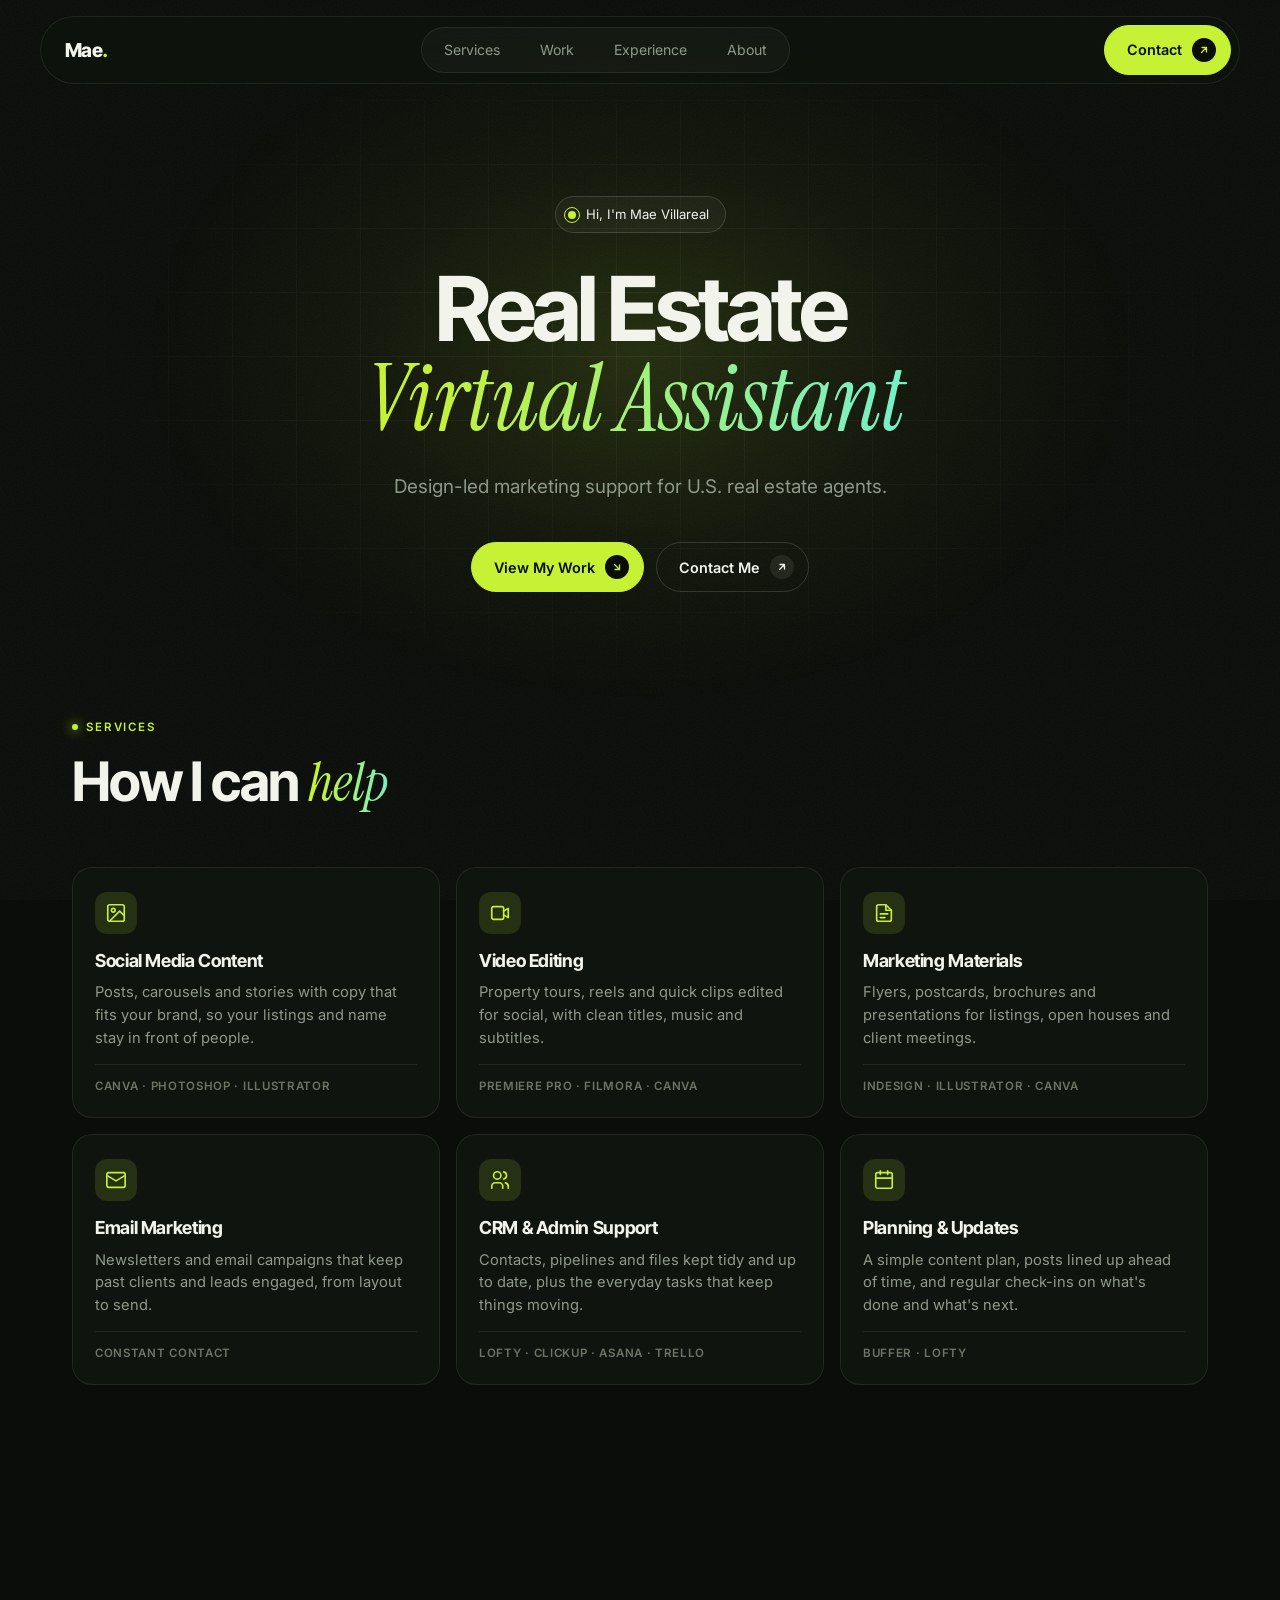
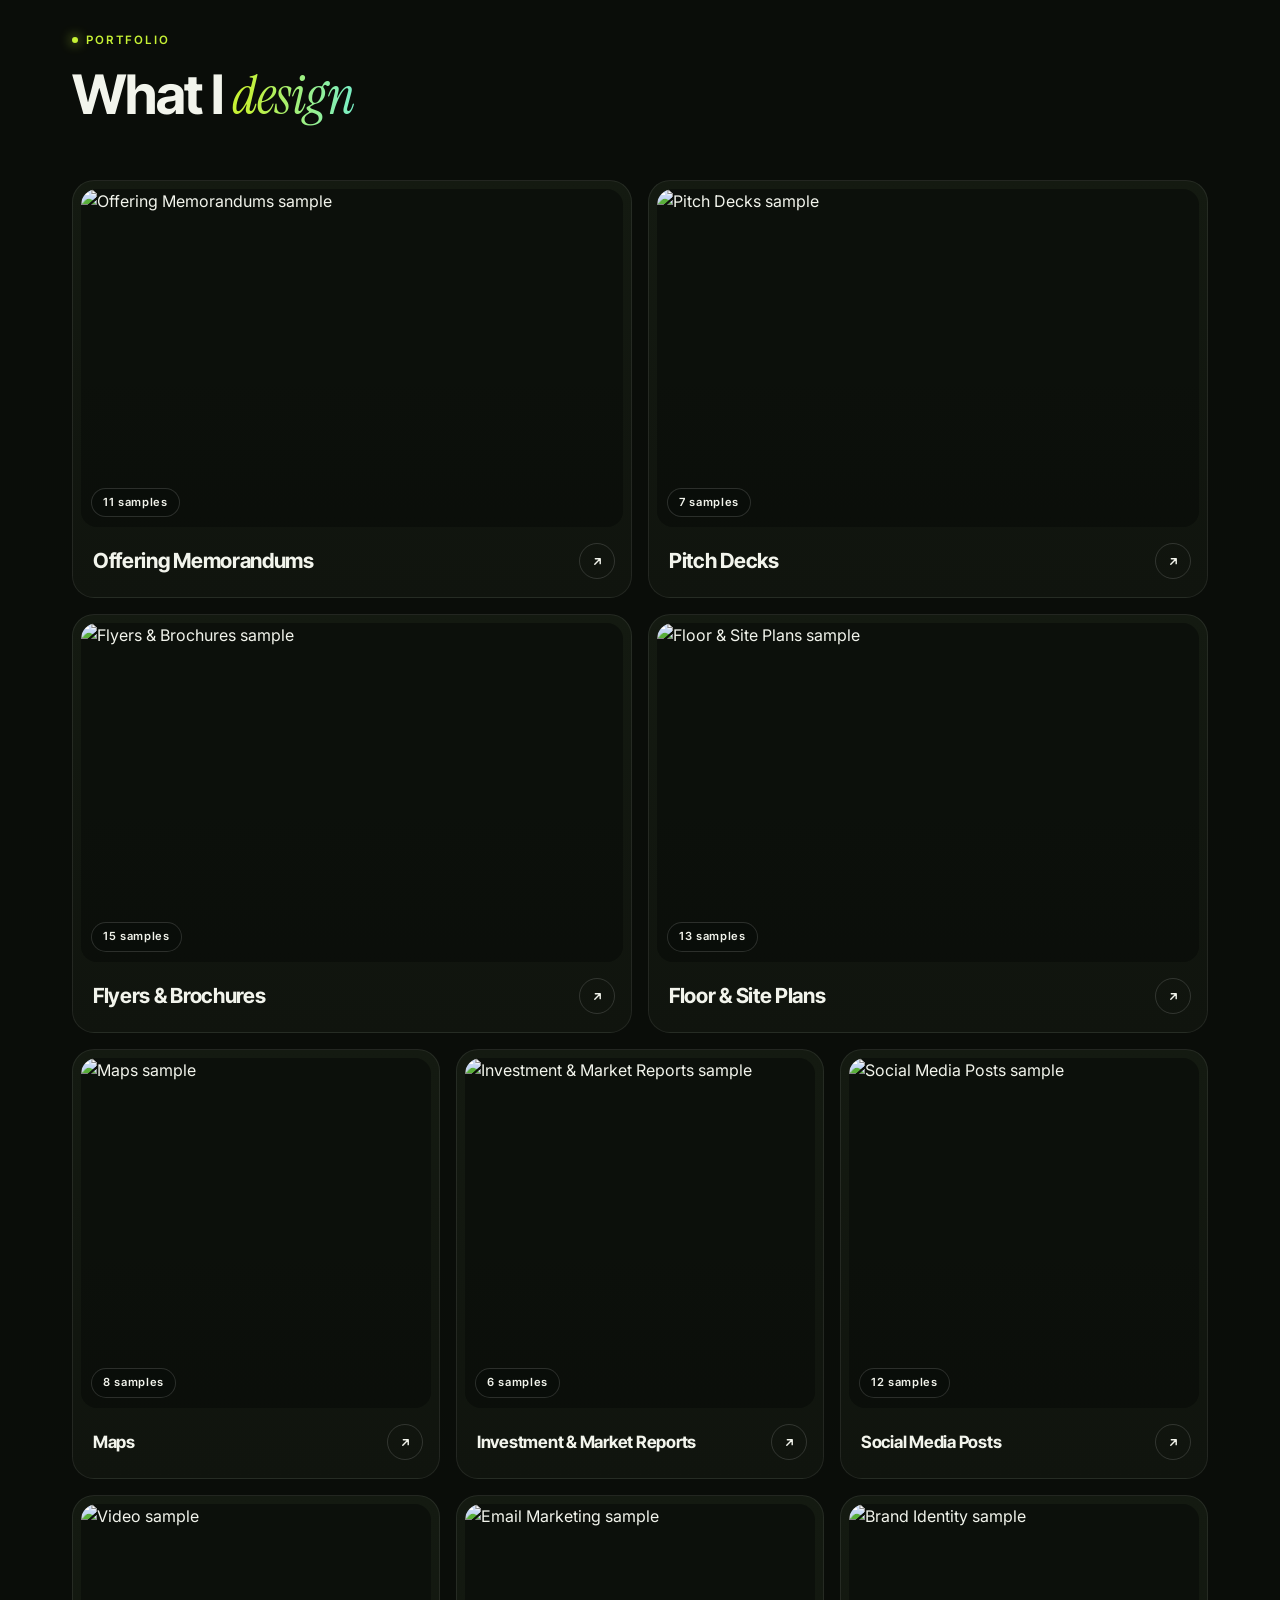
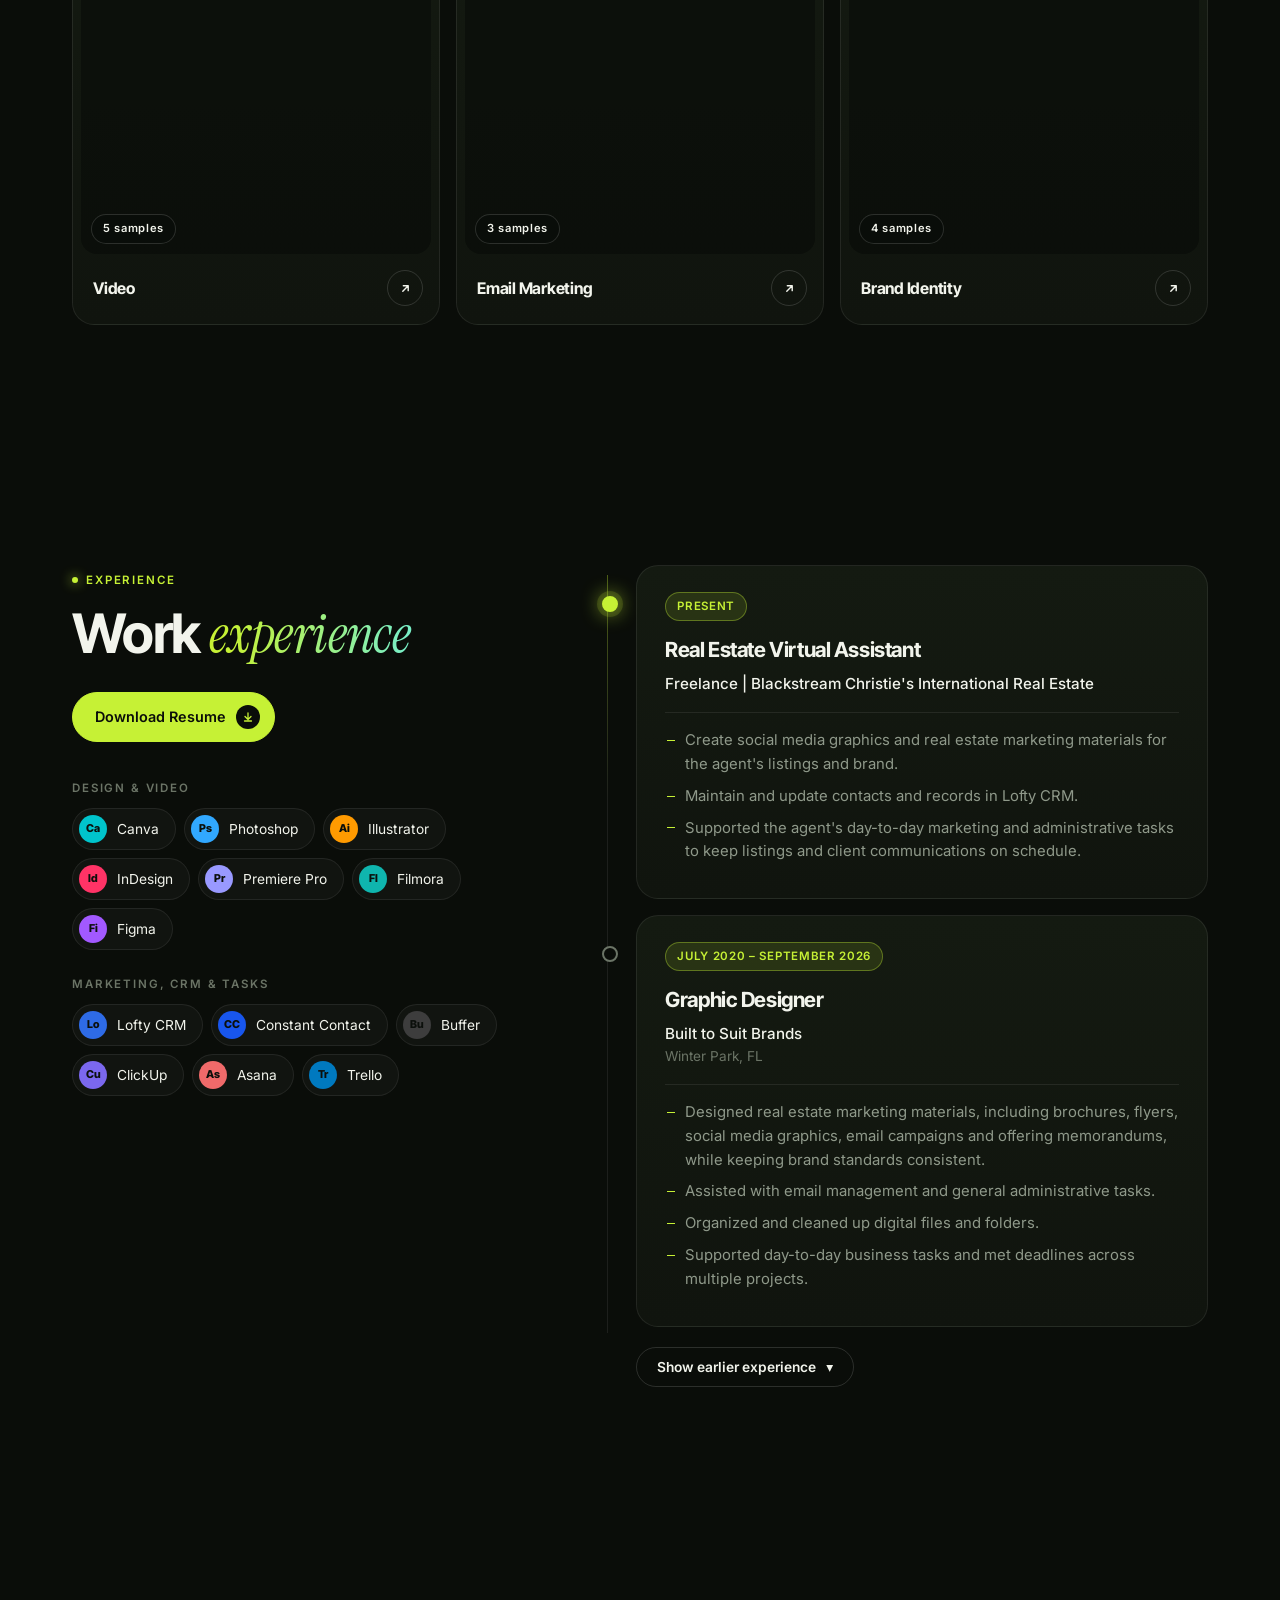
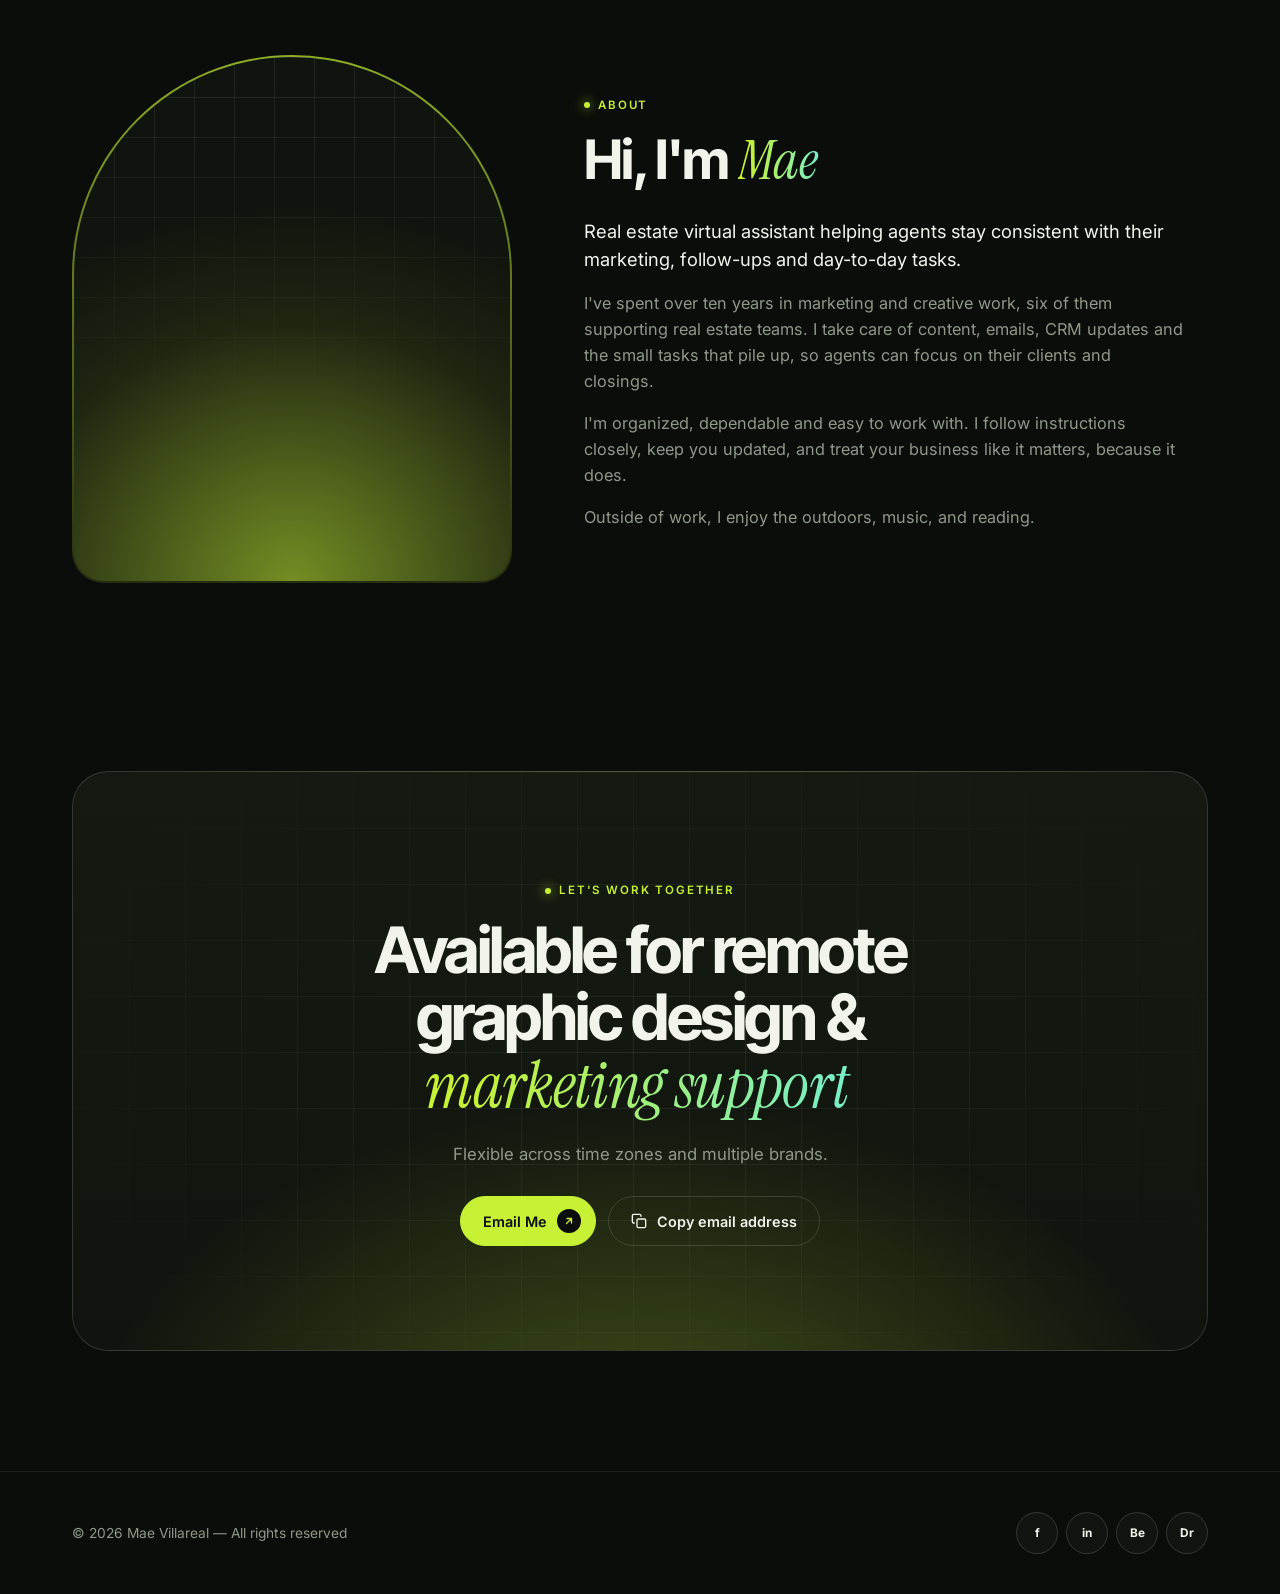
==== commit c1543bd4: "Add How I can help, Video category page, VA-focused about; remove samples gallery Co-Authored-By: Cl" ====
--- a/index.html
+++ b/index.html
@@ -12,7 +12,7 @@
 <link href="https://fonts.googleapis.com/css2?family=Inter+Tight:wght@500;600;700;800&family=Inter:wght@400;500;600&family=Instrument+Serif:ital@0;1&display=swap" rel="stylesheet">
 <link rel="stylesheet" href="assets/site.css">
 <style>
-.va-grid{display:grid;grid-template-columns:repeat(4,1fr);gap:16px}
+.va-grid{display:grid;grid-template-columns:repeat(3,1fr);gap:16px}
 @media(max-width:1000px){.va-grid{grid-template-columns:repeat(2,1fr)}}
 @media(max-width:560px){.va-grid{grid-template-columns:1fr}}
 .va-card{border:1px solid var(--line);border-radius:20px;background:var(--panel);padding:24px 22px 22px;display:flex;flex-direction:column;gap:10px;transition:border-color .4s var(--ease),transform .4s var(--ease)}
@@ -35,13 +35,13 @@
 <header>
   <div class="nav">
     <a class="logo" href="./">Mae<span>.</span></a>
-    <nav aria-label="Primary"><ul><li><a href="#work">Services</a></li><li><a href="#samples">Samples</a></li><li><a href="#experience">Experience</a></li><li><a href="#about">About</a></li></ul></nav>
+    <nav aria-label="Primary"><ul><li><a href="#help">Services</a></li><li><a href="#work">Work</a></li><li><a href="#experience">Experience</a></li><li><a href="#about">About</a></li></ul></nav>
     <div class="nav-right">
       <a class="btn" href="#contact">Contact <span class="ar ne"><svg viewBox="0 0 24 24" fill="none" stroke="currentColor" stroke-width="2.6" stroke-linecap="round" stroke-linejoin="round"><path d="M7 17 17 7M8 7h9v9"/></svg></span></a>
       <button class="burger" id="burger" aria-label="Open menu" aria-expanded="false" aria-controls="mnav"><span></span><span></span></button>
     </div>
   </div>
-  <nav class="mnav" id="mnav" aria-label="Mobile"><a href="#work">Services</a><a href="#samples">Samples</a><a href="#experience">Experience</a><a href="#about">About</a><a href="#contact">Contact</a></nav>
+  <nav class="mnav" id="mnav" aria-label="Mobile"><a href="#help">Services</a><a href="#work">Work</a><a href="#experience">Experience</a><a href="#about">About</a><a href="#contact">Contact</a></nav>
 </header>
 
 <main class="wrap">
@@ -52,14 +52,21 @@
     <h1 class="rv">Real Estate<br><em class="s">Virtual Assistant</em></h1>
     <p class="rv">Design-led marketing support for U.S. real estate agents.</p>
     <div class="hero-actions rv">
-      <a class="btn" href="#samples">View Samples <span class="ar se"><svg viewBox="0 0 24 24" fill="none" stroke="currentColor" stroke-width="2.6" stroke-linecap="round" stroke-linejoin="round"><path d="M7 7l10 10M17 8v9H8"/></svg></span></a>
+      <a class="btn" href="#work">View My Work <span class="ar se"><svg viewBox="0 0 24 24" fill="none" stroke="currentColor" stroke-width="2.6" stroke-linecap="round" stroke-linejoin="round"><path d="M7 7l10 10M17 8v9H8"/></svg></span></a>
       <a class="btn btn-ghost" href="mailto:norleenvillareal@gmail.com">Contact Me <span class="ar ne"><svg viewBox="0 0 24 24" fill="none" stroke="currentColor" stroke-width="2.6" stroke-linecap="round" stroke-linejoin="round"><path d="M7 17 17 7M8 7h9v9"/></svg></span></a>
     </div>
+  </section>
+
+  <section id="help">
+    <div class="sec-head split rv">
+      <div><div class="kicker">Services</div><h2>How I can <em class="s">help</em></h2></div>
+    </div>
+    <div class="va-grid"><div class="va-card rv"><span class="va-ic" aria-hidden="true"><svg viewBox="0 0 24 24" fill="none" stroke="currentColor" stroke-width="1.8" stroke-linecap="round" stroke-linejoin="round"><rect x="3" y="3" width="18" height="18" rx="2"/><circle cx="9" cy="9" r="2"/><path d="m21 15-5-5L5 21"/></svg></span><h3>Social Media Content</h3><p>Posts, carousels and stories with copy that fits your brand, so your listings and name stay in front of people.</p><span class="va-tools">Canva · Photoshop · Illustrator</span></div><div class="va-card rv"><span class="va-ic" aria-hidden="true"><svg viewBox="0 0 24 24" fill="none" stroke="currentColor" stroke-width="1.8" stroke-linecap="round" stroke-linejoin="round"><rect x="3" y="5" width="13" height="14" rx="2"/><path d="m16 10 5-3v10l-5-3"/></svg></span><h3>Video Editing</h3><p>Property tours, reels and quick clips edited for social, with clean titles, music and subtitles.</p><span class="va-tools">Premiere Pro · Filmora · Canva</span></div><div class="va-card rv"><span class="va-ic" aria-hidden="true"><svg viewBox="0 0 24 24" fill="none" stroke="currentColor" stroke-width="1.8" stroke-linecap="round" stroke-linejoin="round"><path d="M14 3H6a2 2 0 0 0-2 2v14a2 2 0 0 0 2 2h12a2 2 0 0 0 2-2V9z"/><path d="M14 3v6h6M8 13h8M8 17h5"/></svg></span><h3>Marketing Materials</h3><p>Flyers, postcards, brochures and presentations for listings, open houses and client meetings.</p><span class="va-tools">InDesign · Illustrator · Canva</span></div><div class="va-card rv"><span class="va-ic" aria-hidden="true"><svg viewBox="0 0 24 24" fill="none" stroke="currentColor" stroke-width="1.8" stroke-linecap="round" stroke-linejoin="round"><rect x="2" y="4" width="20" height="16" rx="2"/><path d="m22 7-10 6L2 7"/></svg></span><h3>Email Marketing</h3><p>Newsletters and email campaigns that keep past clients and leads engaged, from layout to send.</p><span class="va-tools">Constant Contact</span></div><div class="va-card rv"><span class="va-ic" aria-hidden="true"><svg viewBox="0 0 24 24" fill="none" stroke="currentColor" stroke-width="1.8" stroke-linecap="round" stroke-linejoin="round"><circle cx="9" cy="7" r="4"/><path d="M3 21v-2a4 4 0 0 1 4-4h4a4 4 0 0 1 4 4v2"/><path d="M16 3.1a4 4 0 0 1 0 7.8M21 21v-2a4 4 0 0 0-3-3.9"/></svg></span><h3>CRM &amp; Admin Support</h3><p>Contacts, pipelines and files kept tidy and up to date, plus the everyday tasks that keep things moving.</p><span class="va-tools">Lofty · ClickUp · Asana · Trello</span></div><div class="va-card rv"><span class="va-ic" aria-hidden="true"><svg viewBox="0 0 24 24" fill="none" stroke="currentColor" stroke-width="1.8" stroke-linecap="round" stroke-linejoin="round"><rect x="3" y="4" width="18" height="17" rx="2"/><path d="M16 2v4M8 2v4M3 10h18"/></svg></span><h3>Planning &amp; Updates</h3><p>A simple content plan, posts lined up ahead of time, and regular check-ins on what's done and what's next.</p><span class="va-tools">Buffer · Lofty</span></div></div>
   </section>
 
   <section id="work">
     <div class="sec-head split rv">
-      <div><div class="kicker">Services</div><h2>What I <em class="s">design</em></h2></div>
+      <div><div class="kicker">Portfolio</div><h2>What I <em class="s">design</em></h2></div>
     </div>
     <div class="cat-grid">
       <a class="cat-card rv" href="https://maevillareal.github.io/cre-portfolio-2026/services/offering-memorandums.html" target="_blank" rel="noopener">
@@ -90,7 +97,7 @@
         <div class="thumb"><img src="https://ucarecdn.com/c1eefee5-2a1a-4511-a45f-26894e19a878/CenturionTowerThumbnail.jpg" alt="Social Media Posts sample" loading="lazy"><span class="count">12 samples</span></div>
         <div class="body"><h3>Social Media Posts</h3><span class="go" aria-hidden="true"><svg viewBox="0 0 24 24" fill="none" stroke="currentColor" stroke-width="2.6" stroke-linecap="round" stroke-linejoin="round"><path d="M7 17 17 7M8 7h9v9"/></svg></span></div>
       </a>
-      <a class="cat-card rv" href="https://drive.google.com/drive/folders/1KnbOHx9yrsQ3K8sN15CC-O3-NMKN0I_1" target="_blank" rel="noopener">
+      <a class="cat-card rv" href="video.html">
         <div class="thumb"><img src="https://drive.google.com/thumbnail?id=1GVd7oThmNQJEZ3GuLxPDqh9U0F1YfQLA&amp;sz=w800" alt="Video sample" loading="lazy"><span class="count">5 samples</span></div>
         <div class="body"><h3>Video</h3><span class="go" aria-hidden="true"><svg viewBox="0 0 24 24" fill="none" stroke="currentColor" stroke-width="2.6" stroke-linecap="round" stroke-linejoin="round"><path d="M7 17 17 7M8 7h9v9"/></svg></span></div>
       </a>
@@ -102,51 +109,6 @@
         <div class="thumb"><img src="https://ucarecdn.com/c422226a-9f4f-45d8-a79f-0558e91040b7/CWThumbnail.jpg" alt="Brand Identity sample" loading="lazy"><span class="count">4 samples</span></div>
         <div class="body"><h3>Brand Identity</h3><span class="go" aria-hidden="true"><svg viewBox="0 0 24 24" fill="none" stroke="currentColor" stroke-width="2.6" stroke-linecap="round" stroke-linejoin="round"><path d="M7 17 17 7M8 7h9v9"/></svg></span></div>
       </a>
-    </div>
-  </section>
-
-  <section id="samples">
-    <div class="gallery-head rv">
-      <div><div class="kicker">Samples</div><h2>Work I <em class="s">personally</em> created</h2></div>
-      <p>Click any image to enlarge · Videos and PDFs open in a new tab</p>
-    </div>
-    <p class="va-note rv">Videos edited by me. All graphics designed by me using <b>Canva, Illustrator, Photoshop and InDesign</b>. Newsletters and email blasts were designed by me and <b>uploaded and scheduled in Constant Contact</b>.</p>
-    <div class="cat-chips rv" id="filters" style="margin-bottom:28px">
-      <button class="active" data-cat="all">All <span>28</span></button>
-      <button data-cat="video">Videos <span>5</span></button>
-      <button data-cat="social">Social Media Graphics <span>12</span></button>
-      <button data-cat="email">Newsletters &amp; Emails <span>3</span></button>
-      <button data-cat="print">Flyers &amp; Postcards <span>8</span></button>
-    </div>
-    <div class="masonry" id="allGrid">
-<a class="m-card rv" data-cat="video" href="https://drive.google.com/file/d/1YZ6hMSG6Jg58LZem-P5NTY57xRSDlQMx/view" target="_blank" rel="noopener"><div class="thumb"><img src="https://drive.google.com/thumbnail?id=1YZ6hMSG6Jg58LZem-P5NTY57xRSDlQMx&amp;sz=w800" alt="Property Video — NHN Cowboy Trail" loading="lazy"><span class="tag">Play video</span></div><div class="m-info"><h3>Property Video</h3><p class="proj">NHN Cowboy Trail</p></div></a>
-<a class="m-card rv" data-cat="video" href="https://drive.google.com/file/d/1GVd7oThmNQJEZ3GuLxPDqh9U0F1YfQLA/view" target="_blank" rel="noopener"><div class="thumb"><img src="https://drive.google.com/thumbnail?id=1GVd7oThmNQJEZ3GuLxPDqh9U0F1YfQLA&amp;sz=w800" alt="Property Video — 21 Seaway Drive, Welland, ON" loading="lazy"><span class="tag">Play video</span></div><div class="m-info"><h3>Property Video</h3><p class="proj">21 Seaway Drive, Welland, ON</p></div></a>
-<a class="m-card rv" data-cat="video" href="https://drive.google.com/file/d/1mTsvuyT11Af5iFRbfD1YonAdttzkxqsB/view" target="_blank" rel="noopener"><div class="thumb"><img src="https://drive.google.com/thumbnail?id=1mTsvuyT11Af5iFRbfD1YonAdttzkxqsB&amp;sz=w800" alt="LinkedIn Montage Video — McDonald's Palmdale" loading="lazy"><span class="tag">Play video</span></div><div class="m-info"><h3>LinkedIn Montage Video</h3><p class="proj">McDonald's Palmdale</p></div></a>
-<a class="m-card rv" data-cat="video" href="https://drive.google.com/file/d/1PHk6eWJydVkPi7iediOvCuGz-kKJloxI/view" target="_blank" rel="noopener"><div class="thumb"><img src="https://drive.google.com/thumbnail?id=1PHk6eWJydVkPi7iediOvCuGz-kKJloxI&amp;sz=w800" alt="Team Listing Video — 17640 Bellflower Blvd" loading="lazy"><span class="tag">Play video</span></div><div class="m-info"><h3>Team Listing Video</h3><p class="proj">17640 Bellflower Blvd</p></div></a>
-<a class="m-card rv" data-cat="video" href="https://drive.google.com/file/d/14PwSs0-47ETRZkyh7sO91aNe4koDWpIq/view" target="_blank" rel="noopener"><div class="thumb"><img src="https://drive.google.com/thumbnail?id=14PwSs0-47ETRZkyh7sO91aNe4koDWpIq&amp;sz=w800" alt="Broker Listing Video — 1200–1228 S Greenwood Ave, Montebello" loading="lazy"><span class="tag">Play video</span></div><div class="m-info"><h3>Broker Listing Video</h3><p class="proj">1200–1228 S Greenwood Ave, Montebello</p></div></a>
-<a class="m-card rv" data-cat="social" href="https://ucarecdn.com/0a74deae-17bd-4cbb-8325-582cc02a1881/AlexDelannoy4223SPipkinRdSMPThumbnail.jpg" data-lightbox="work"><div class="thumb"><img src="https://ucarecdn.com/0a74deae-17bd-4cbb-8325-582cc02a1881/AlexDelannoy4223SPipkinRdSMPThumbnail.jpg" alt="Open House Post — 4223 S Pipkin Rd" loading="lazy"><span class="tag">Enlarge</span></div><div class="m-info"><h3>Open House Post</h3><p class="proj">4223 S Pipkin Rd</p></div></a>
-<a class="m-card rv" data-cat="social" href="https://ucarecdn.com/49ecf0e2-56dd-44a7-b08d-141b1dd92b97/281HighlandAveThumbnail.jpg" data-lightbox="work"><div class="thumb"><img src="https://ucarecdn.com/49ecf0e2-56dd-44a7-b08d-141b1dd92b97/281HighlandAveThumbnail.jpg" alt="Listing Post — 281 Highland Ave" loading="lazy"><span class="tag">Enlarge</span></div><div class="m-info"><h3>Listing Post</h3><p class="proj">281 Highland Ave</p></div></a>
-<a class="m-card rv" data-cat="social" href="https://ucarecdn.com/9a1a46dd-7a64-45b5-9dc1-32d172c0af2f/5083WindermereBlvdThumbnail.jpg" data-lightbox="work"><div class="thumb"><img src="https://ucarecdn.com/9a1a46dd-7a64-45b5-9dc1-32d172c0af2f/5083WindermereBlvdThumbnail.jpg" alt="Listing Post — 5083 Windermere Blvd" loading="lazy"><span class="tag">Enlarge</span></div><div class="m-info"><h3>Listing Post</h3><p class="proj">5083 Windermere Blvd</p></div></a>
-<a class="m-card rv" data-cat="social" href="https://ucarecdn.com/b638e074-0af1-4e14-8e3c-775d404ce715/NavigatingSaleLeasebackThumbnail.jpg" data-lightbox="work"><div class="thumb"><img src="https://ucarecdn.com/b638e074-0af1-4e14-8e3c-775d404ce715/NavigatingSaleLeasebackThumbnail.jpg" alt="Educational Post — Navigating Sale-Leaseback" loading="lazy"><span class="tag">Enlarge</span></div><div class="m-info"><h3>Educational Post</h3><p class="proj">Navigating Sale-Leaseback</p></div></a>
-<a class="m-card rv" data-cat="social" href="https://ucarecdn.com/93e9b947-cb77-4d5d-8d18-743a465fc550/2LinkedinpostsEngleREThumbnail.jpg" data-lightbox="work"><div class="thumb"><img src="https://ucarecdn.com/93e9b947-cb77-4d5d-8d18-743a465fc550/2LinkedinpostsEngleREThumbnail.jpg" alt="LinkedIn Post Series — Engle Real Estate" loading="lazy"><span class="tag">Enlarge</span></div><div class="m-info"><h3>LinkedIn Post Series</h3><p class="proj">Engle Real Estate</p></div></a>
-<a class="m-card rv" data-cat="social" href="https://ucarecdn.com/6e45bd0e-b413-4dc3-8c5f-691b88ec7b04/1560OrangeAveThumbnail.jpg" data-lightbox="work"><div class="thumb"><img src="https://ucarecdn.com/6e45bd0e-b413-4dc3-8c5f-691b88ec7b04/1560OrangeAveThumbnail.jpg" alt="Listing Post — 1560 Orange Ave" loading="lazy"><span class="tag">Enlarge</span></div><div class="m-info"><h3>Listing Post</h3><p class="proj">1560 Orange Ave</p></div></a>
-<a class="m-card rv" data-cat="social" href="https://ucarecdn.com/af44dd73-bf76-4ebc-81ff-5697e076787c/203205RidgelyAvePressReleaseThumbnail.jpg" data-lightbox="work"><div class="thumb"><img src="https://ucarecdn.com/af44dd73-bf76-4ebc-81ff-5697e076787c/203205RidgelyAvePressReleaseThumbnail.jpg" alt="Press Release Post — 203–205 Ridgely Ave" loading="lazy"><span class="tag">Enlarge</span></div><div class="m-info"><h3>Press Release Post</h3><p class="proj">203–205 Ridgely Ave</p></div></a>
-<a class="m-card rv" data-cat="social" href="https://ucarecdn.com/6fa4c674-b762-4fc8-bb38-a749a3d10184/50MainStreetSMPThumbnail.jpg" data-lightbox="work"><div class="thumb"><img src="https://ucarecdn.com/6fa4c674-b762-4fc8-bb38-a749a3d10184/50MainStreetSMPThumbnail.jpg" alt="Listing Post — 50 Main Street" loading="lazy"><span class="tag">Enlarge</span></div><div class="m-info"><h3>Listing Post</h3><p class="proj">50 Main Street</p></div></a>
-<a class="m-card rv" data-cat="social" href="https://ucarecdn.com/c1eefee5-2a1a-4511-a45f-26894e19a878/CenturionTowerThumbnail.jpg" data-lightbox="work"><div class="thumb"><img src="https://ucarecdn.com/c1eefee5-2a1a-4511-a45f-26894e19a878/CenturionTowerThumbnail.jpg" alt="Listing Post — Centurion Tower" loading="lazy"><span class="tag">Enlarge</span></div><div class="m-info"><h3>Listing Post</h3><p class="proj">Centurion Tower</p></div></a>
-<a class="m-card rv" data-cat="social" href="https://ucarecdn.com/87587529-b1f7-4dd4-89a7-c0cfc1150a09/TechVillageStudentLivingThumbnail.jpg" data-lightbox="work"><div class="thumb"><img src="https://ucarecdn.com/87587529-b1f7-4dd4-89a7-c0cfc1150a09/TechVillageStudentLivingThumbnail.jpg" alt="Listing Post — Tech Village Student Living" loading="lazy"><span class="tag">Enlarge</span></div><div class="m-info"><h3>Listing Post</h3><p class="proj">Tech Village Student Living</p></div></a>
-<a class="m-card rv" data-cat="social" href="https://ucarecdn.com/5227f301-1464-4a0c-b351-7f3cdbe4657d/425PageMillRdThumbnail.jpg" data-lightbox="work"><div class="thumb"><img src="https://ucarecdn.com/5227f301-1464-4a0c-b351-7f3cdbe4657d/425PageMillRdThumbnail.jpg" alt="Listing Post — 425 Page Mill Rd" loading="lazy"><span class="tag">Enlarge</span></div><div class="m-info"><h3>Listing Post</h3><p class="proj">425 Page Mill Rd</p></div></a>
-<a class="m-card rv" data-cat="social" href="https://ucarecdn.com/9feb47d3-3d1a-4a92-9a14-8e09451639c4/Cubework10100WesternAveSMPThumbnail.jpg" data-lightbox="work"><div class="thumb"><img src="https://ucarecdn.com/9feb47d3-3d1a-4a92-9a14-8e09451639c4/Cubework10100WesternAveSMPThumbnail.jpg" alt="Listing Post — Cubework · S Western Ave" loading="lazy"><span class="tag">Enlarge</span></div><div class="m-info"><h3>Listing Post</h3><p class="proj">Cubework · S Western Ave</p></div></a>
-<a class="m-card rv" data-cat="email" href="https://ucarecdn.com/d17a5e6f-bef3-451f-81bc-9e21f1a71fec/BerubeCoInceblast.jpg" data-lightbox="work"><div class="thumb"><img src="https://ucarecdn.com/d17a5e6f-bef3-451f-81bc-9e21f1a71fec/BerubeCoInceblast.jpg" alt="Email Blast — Berube &amp; Co" loading="lazy"><span class="tag">Enlarge</span></div><div class="m-info"><h3>Email Blast</h3><p class="proj">Berube &amp; Co</p></div></a>
-<a class="m-card rv" data-cat="email" href="https://ucarecdn.com/f53280f3-bcd4-499f-a917-17668d56971a/iconmd.jpg" data-lightbox="work"><div class="thumb"><img src="https://ucarecdn.com/f53280f3-bcd4-499f-a917-17668d56971a/iconmd.jpg" alt="Agent Newsletter" loading="lazy"><span class="tag">Enlarge</span></div><div class="m-info"><h3>Agent Newsletter</h3></div></a>
-<a class="m-card rv" data-cat="email" href="https://ucarecdn.com/b83860c3-dd3f-4d73-8fa6-cb82c7154111/Mailertimg.jpg" data-lightbox="work"><div class="thumb"><img src="https://ucarecdn.com/b83860c3-dd3f-4d73-8fa6-cb82c7154111/Mailertimg.jpg" alt="Mailer Template — Christian Reid" loading="lazy"><span class="tag">Enlarge</span></div><div class="m-info"><h3>Mailer Template</h3><p class="proj">Christian Reid</p></div></a>
-<a class="m-card rv" data-cat="print" href="https://ucarecdn.com/717f68b8-1336-48f7-86b2-634575869951/ThankYouPostcardtimg.jpg" data-lightbox="work"><div class="thumb"><img src="https://ucarecdn.com/717f68b8-1336-48f7-86b2-634575869951/ThankYouPostcardtimg.jpg" alt="Thank You Postcard — Platinum Access" loading="lazy"><span class="tag">Enlarge</span></div><div class="m-info"><h3>Thank You Postcard</h3><p class="proj">Platinum Access</p></div></a>
-<a class="m-card rv" data-cat="print" href="https://ucarecdn.com/42556653-44c0-4d23-bf47-06b124fcd52a/1thingpostcardtimg.jpg" data-lightbox="work"><div class="thumb"><img src="https://ucarecdn.com/42556653-44c0-4d23-bf47-06b124fcd52a/1thingpostcardtimg.jpg" alt="Marketing Postcard — City Commercial" loading="lazy"><span class="tag">Enlarge</span></div><div class="m-info"><h3>Marketing Postcard</h3><p class="proj">City Commercial</p></div></a>
-<a class="m-card rv" data-cat="print" href="https://ucarecdn.com/a0eaf277-0eea-4569-ad34-5b60dbbb9eca/2550BroadStThumbnail.jpg" data-lightbox="work"><div class="thumb"><img src="https://ucarecdn.com/a0eaf277-0eea-4569-ad34-5b60dbbb9eca/2550BroadStThumbnail.jpg" alt="Property Development Postcard — 2550 Broad St" loading="lazy"><span class="tag">Enlarge</span></div><div class="m-info"><h3>Property Development Postcard</h3><p class="proj">2550 Broad St</p></div></a>
-<a class="m-card rv" data-cat="print" href="https://ucarecdn.com/7d335ea1-1a6e-4c4b-86e7-3bb617dcf88f/1500Pinecrofttimg.jpg" data-lightbox="work"><div class="thumb"><img src="https://ucarecdn.com/7d335ea1-1a6e-4c4b-86e7-3bb617dcf88f/1500Pinecrofttimg.jpg" alt="Property Flyer — 1500 Pinecroft" loading="lazy"><span class="tag">Enlarge</span></div><div class="m-info"><h3>Property Flyer</h3><p class="proj">1500 Pinecroft</p></div></a>
-<a class="m-card rv" data-cat="print" href="files/Vantix%20Medical%20Flyer.pdf" target="_blank" rel="noopener"><div class="thumb"><img src="https://ucarecdn.com/e57bd0d7-01ec-4a5f-9f60-1b2f4ff460f3/vantixmedicaltimg.jpg" alt="Medical Office Flyer — Vantix Medical" loading="lazy"><span class="tag">Open PDF</span></div><div class="m-info"><h3>Medical Office Flyer</h3><p class="proj">Vantix Medical</p></div></a>
-<a class="m-card rv" data-cat="print" href="files/4001%20Old%20Hwy%20Flyer.pdf" target="_blank" rel="noopener"><div class="thumb"><img src="https://ucarecdn.com/667d8b8c-c8b8-426d-9b46-1389a4960769/4001timg.jpg" alt="Property Flyer — 4001 Old Hwy" loading="lazy"><span class="tag">Open PDF</span></div><div class="m-info"><h3>Property Flyer</h3><p class="proj">4001 Old Hwy</p></div></a>
-<a class="m-card rv" data-cat="print" href="files/Stellar%20Company%20Brochure.pdf" target="_blank" rel="noopener"><div class="thumb"><img src="https://ucarecdn.com/e0efaa76-486a-4608-8ad4-2702502c4750/stellarcompanybrochuretimg.jpg" alt="Company Brochure — Stellar" loading="lazy"><span class="tag">Open PDF</span></div><div class="m-info"><h3>Company Brochure</h3><p class="proj">Stellar</p></div></a>
-<a class="m-card rv" data-cat="print" href="https://ucarecdn.com/3bb835ff-8a89-4d70-885b-963e0a25d31d/SFStimg.jpg" data-lightbox="work"><div class="thumb"><img src="https://ucarecdn.com/3bb835ff-8a89-4d70-885b-963e0a25d31d/SFStimg.jpg" alt="Property Flyer — SFS" loading="lazy"><span class="tag">Enlarge</span></div><div class="m-info"><h3>Property Flyer</h3><p class="proj">SFS</p></div></a>
     </div>
   </section>
 
@@ -211,9 +173,10 @@
       <div class="about-copy rv">
         <div class="kicker">About</div>
         <h2>Hi, I'm <em class="s">Mae</em></h2>
-        <p class="lead">Graphic and web designer with over ten years of experience, now specializing in real estate graphic design — delivering minimalist, visually striking work.</p>
-        <p>My design philosophy centers on simplicity and clean aesthetics: less is more, and effective communication comes through thoughtful design. I take a fresh approach to each project, making sure my clients' vision is understood and delivered.</p>
-        <p>Outside of designing, I enjoy the outdoors, music, and reading — a good hike or a quiet walk is usually where the next idea shows up.</p>
+        <p class="lead">Real estate virtual assistant helping agents stay consistent with their marketing, follow-ups and day-to-day tasks.</p>
+        <p>I've spent over ten years in marketing and creative work, six of them supporting real estate teams. I take care of content, emails, CRM updates and the small tasks that pile up, so agents can focus on their clients and closings.</p>
+        <p>I'm organized, dependable and easy to work with. I follow instructions closely, keep you updated, and treat your business like it matters, because it does.</p>
+        <p>Outside of work, I enjoy the outdoors, music, and reading.</p>
       </div>
     </div>
   </section>
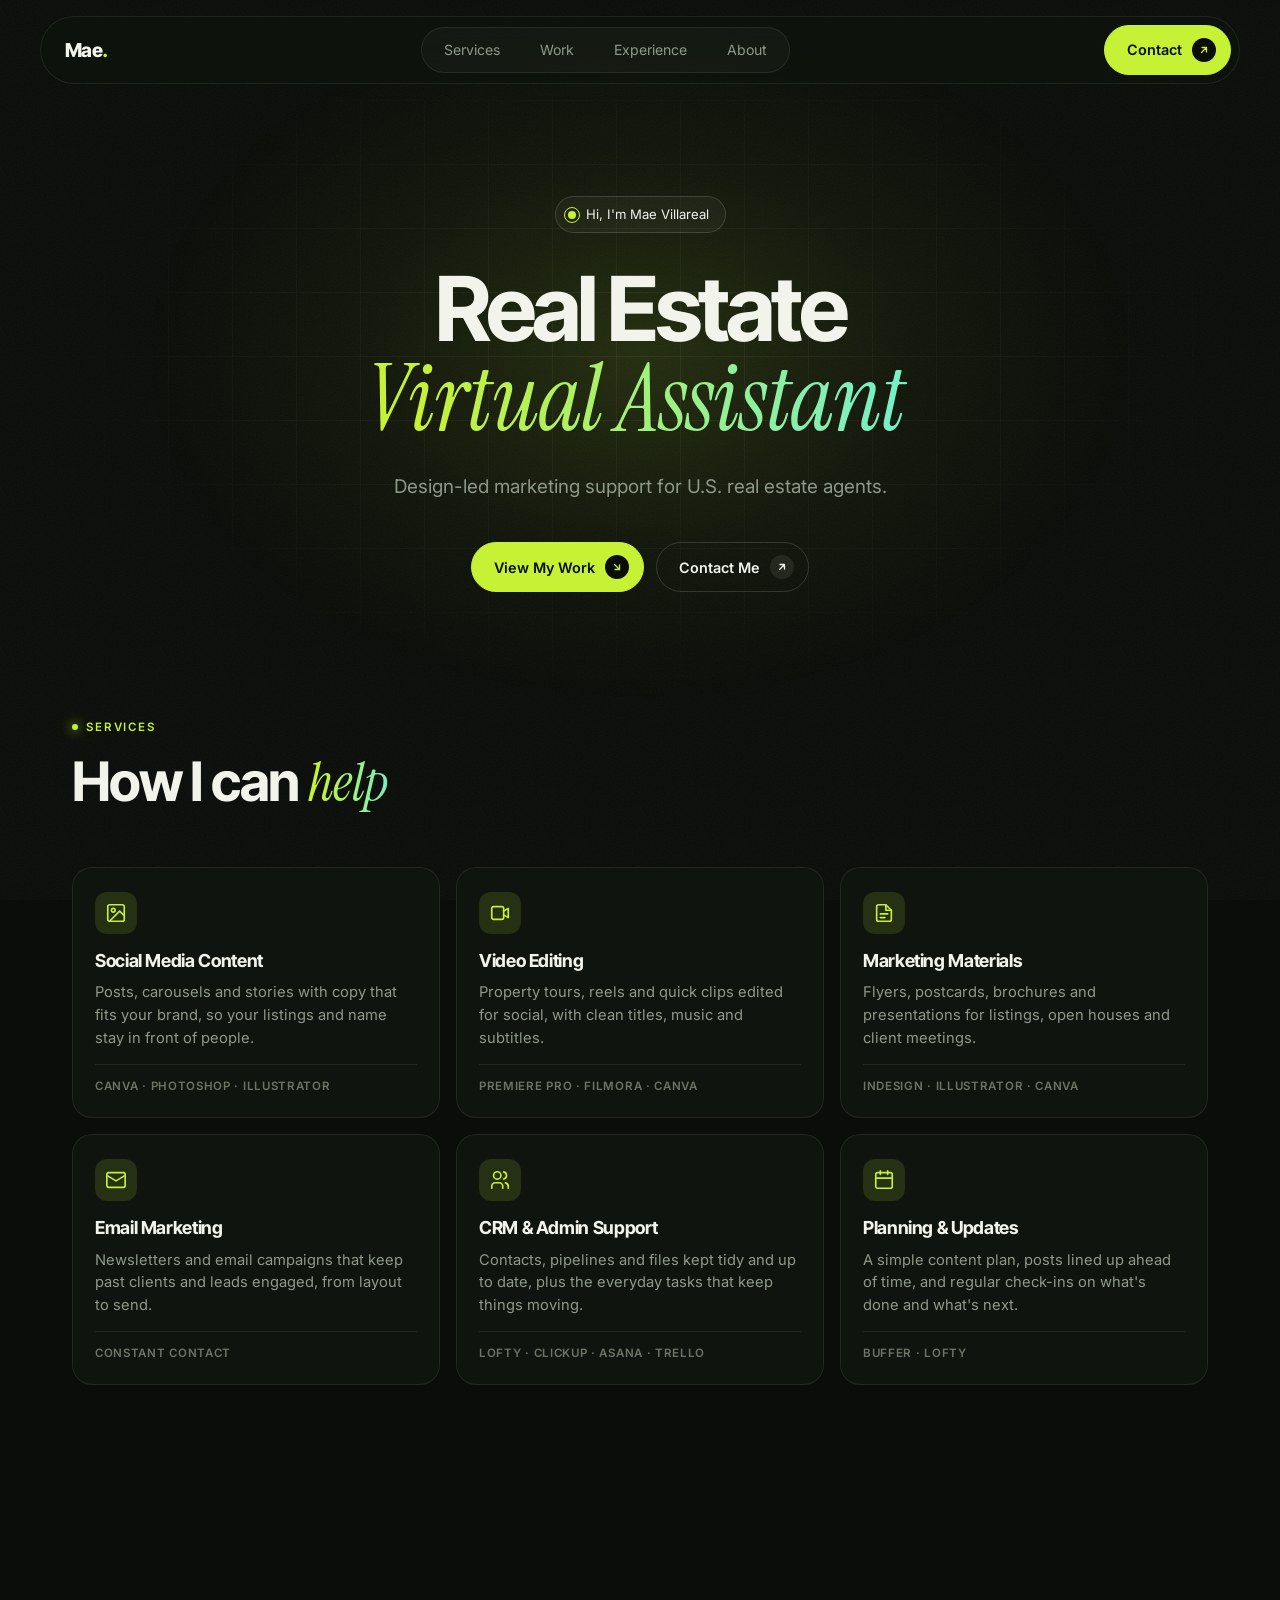
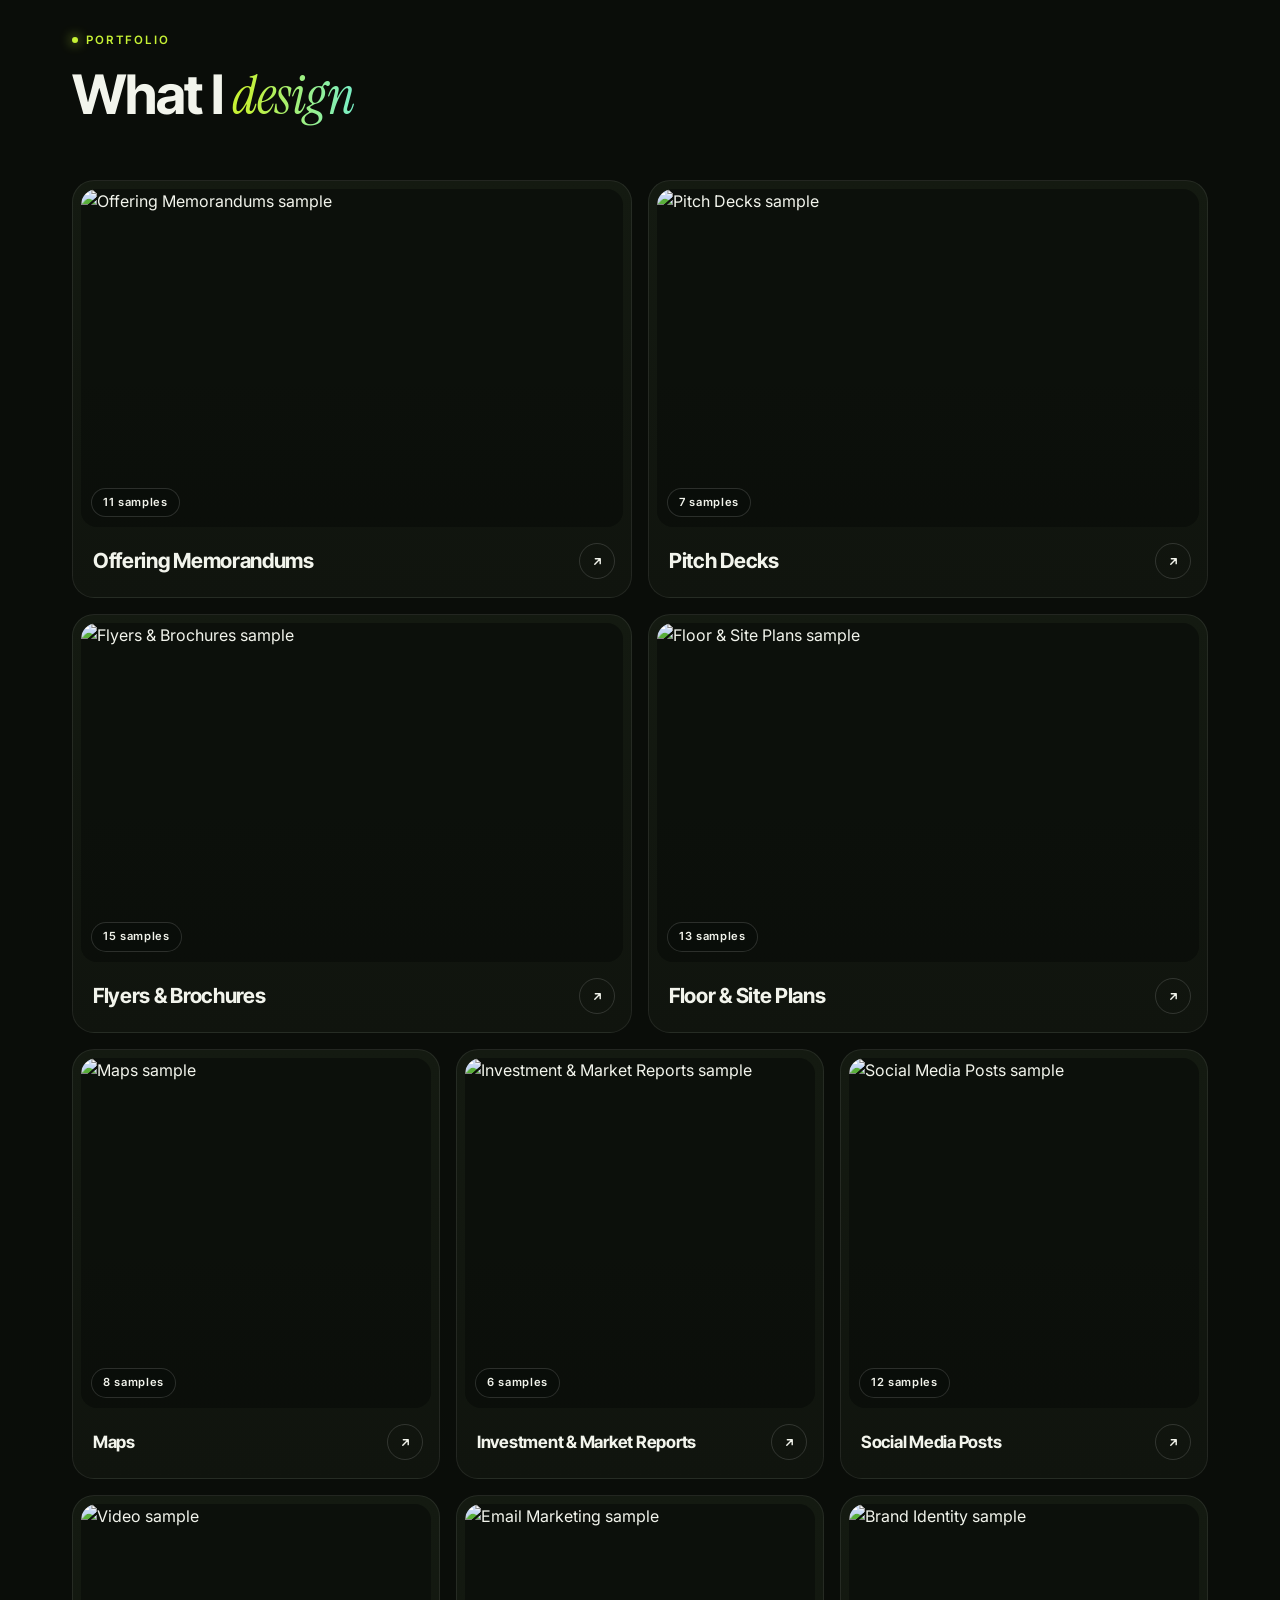
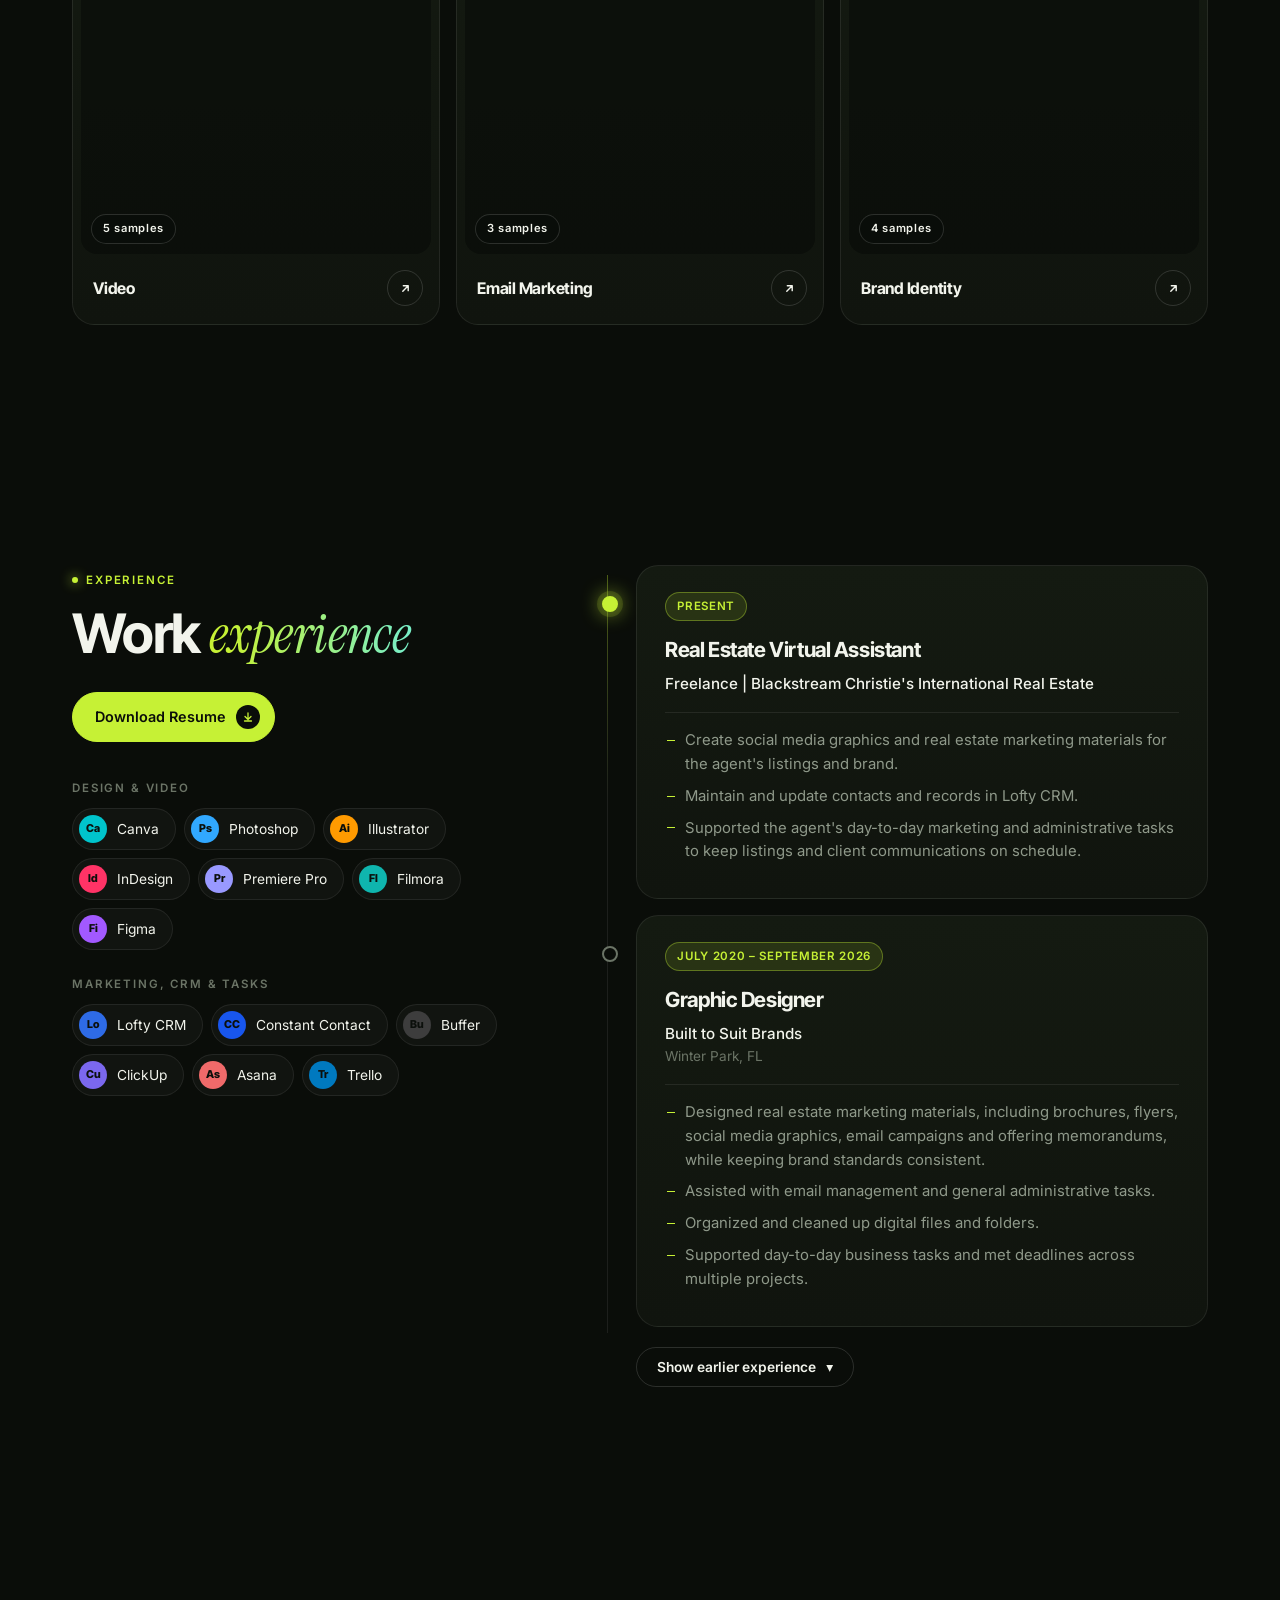
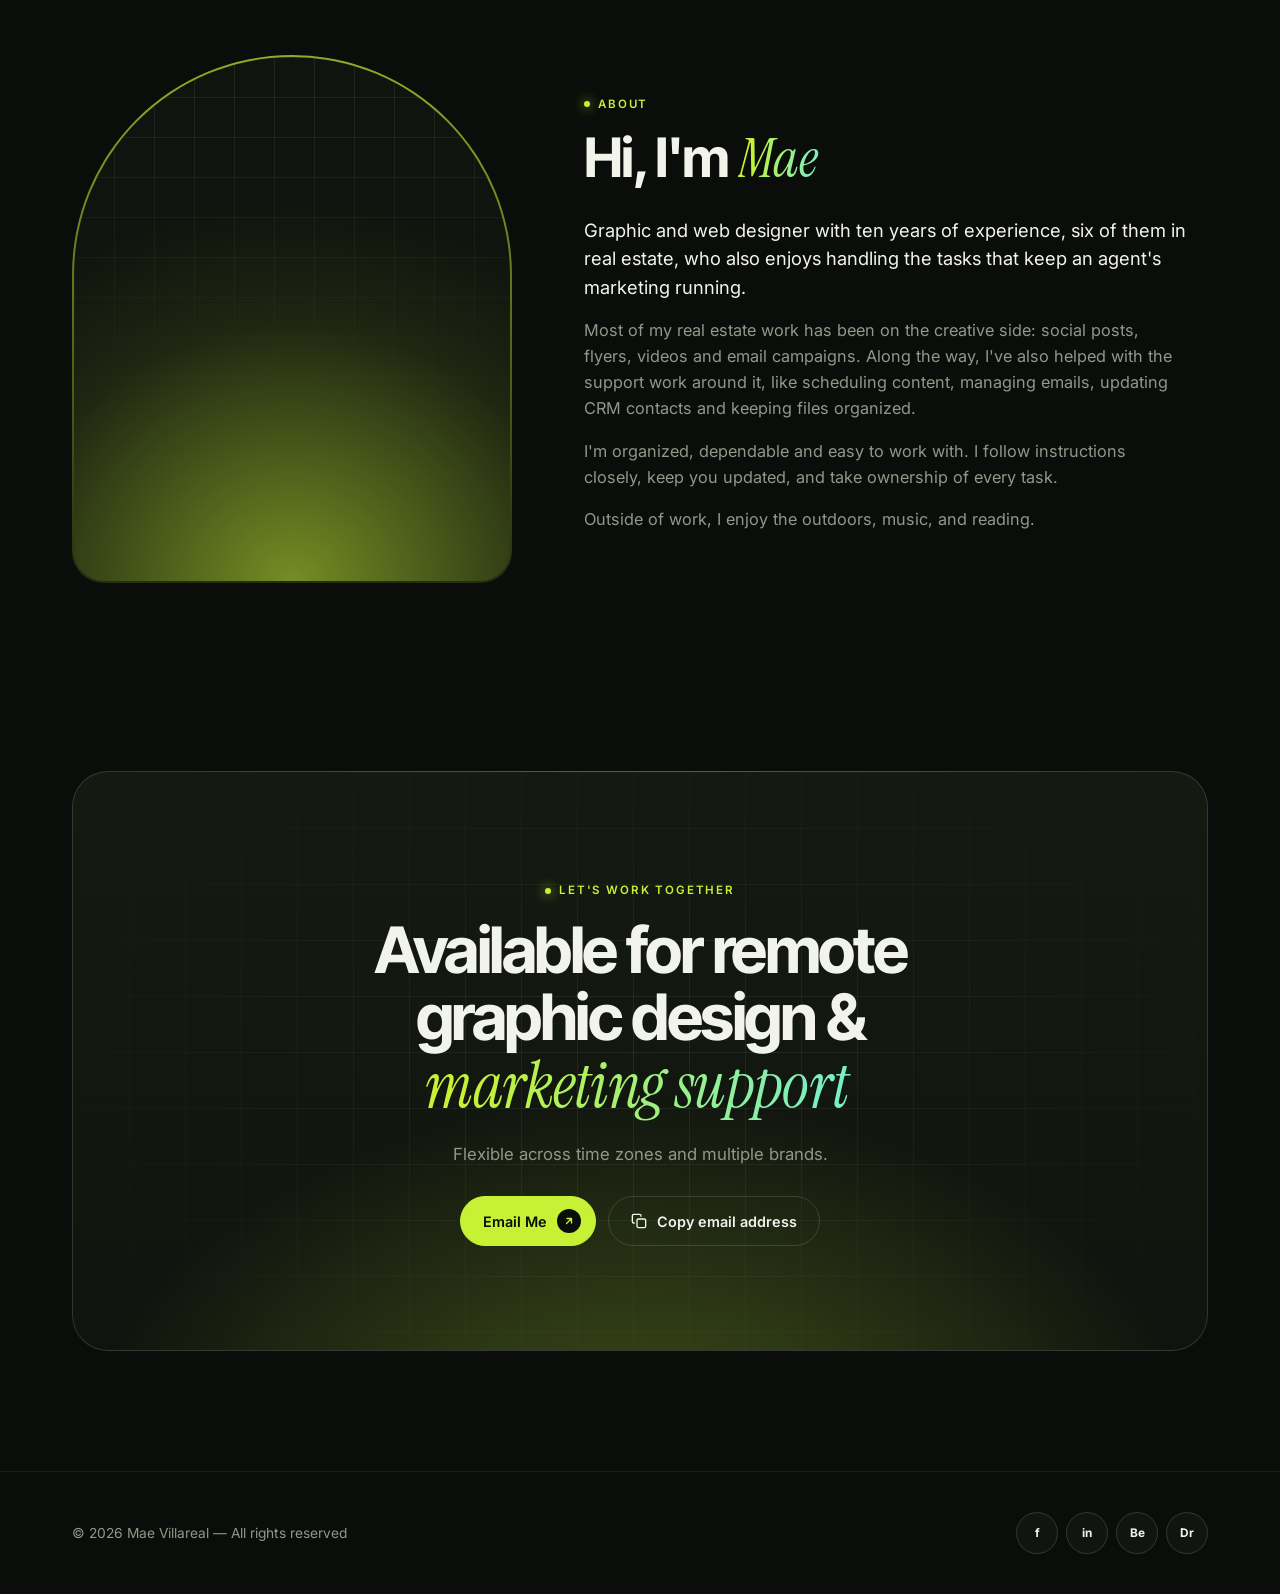
==== commit d6023db7: "Rewrite about to reflect creative background with VA support Co-Authored-By: Claude Opus 5.5 <norepl" ====
--- a/index.html
+++ b/index.html
@@ -173,9 +173,9 @@
       <div class="about-copy rv">
         <div class="kicker">About</div>
         <h2>Hi, I'm <em class="s">Mae</em></h2>
-        <p class="lead">Real estate virtual assistant helping agents stay consistent with their marketing, follow-ups and day-to-day tasks.</p>
-        <p>I've spent over ten years in marketing and creative work, six of them supporting real estate teams. I take care of content, emails, CRM updates and the small tasks that pile up, so agents can focus on their clients and closings.</p>
-        <p>I'm organized, dependable and easy to work with. I follow instructions closely, keep you updated, and treat your business like it matters, because it does.</p>
+        <p class="lead">Graphic and web designer with ten years of experience, six of them in real estate, who also enjoys handling the tasks that keep an agent's marketing running.</p>
+        <p>Most of my real estate work has been on the creative side: social posts, flyers, videos and email campaigns. Along the way, I've also helped with the support work around it, like scheduling content, managing emails, updating CRM contacts and keeping files organized.</p>
+        <p>I'm organized, dependable and easy to work with. I follow instructions closely, keep you updated, and take ownership of every task.</p>
         <p>Outside of work, I enjoy the outdoors, music, and reading.</p>
       </div>
     </div>
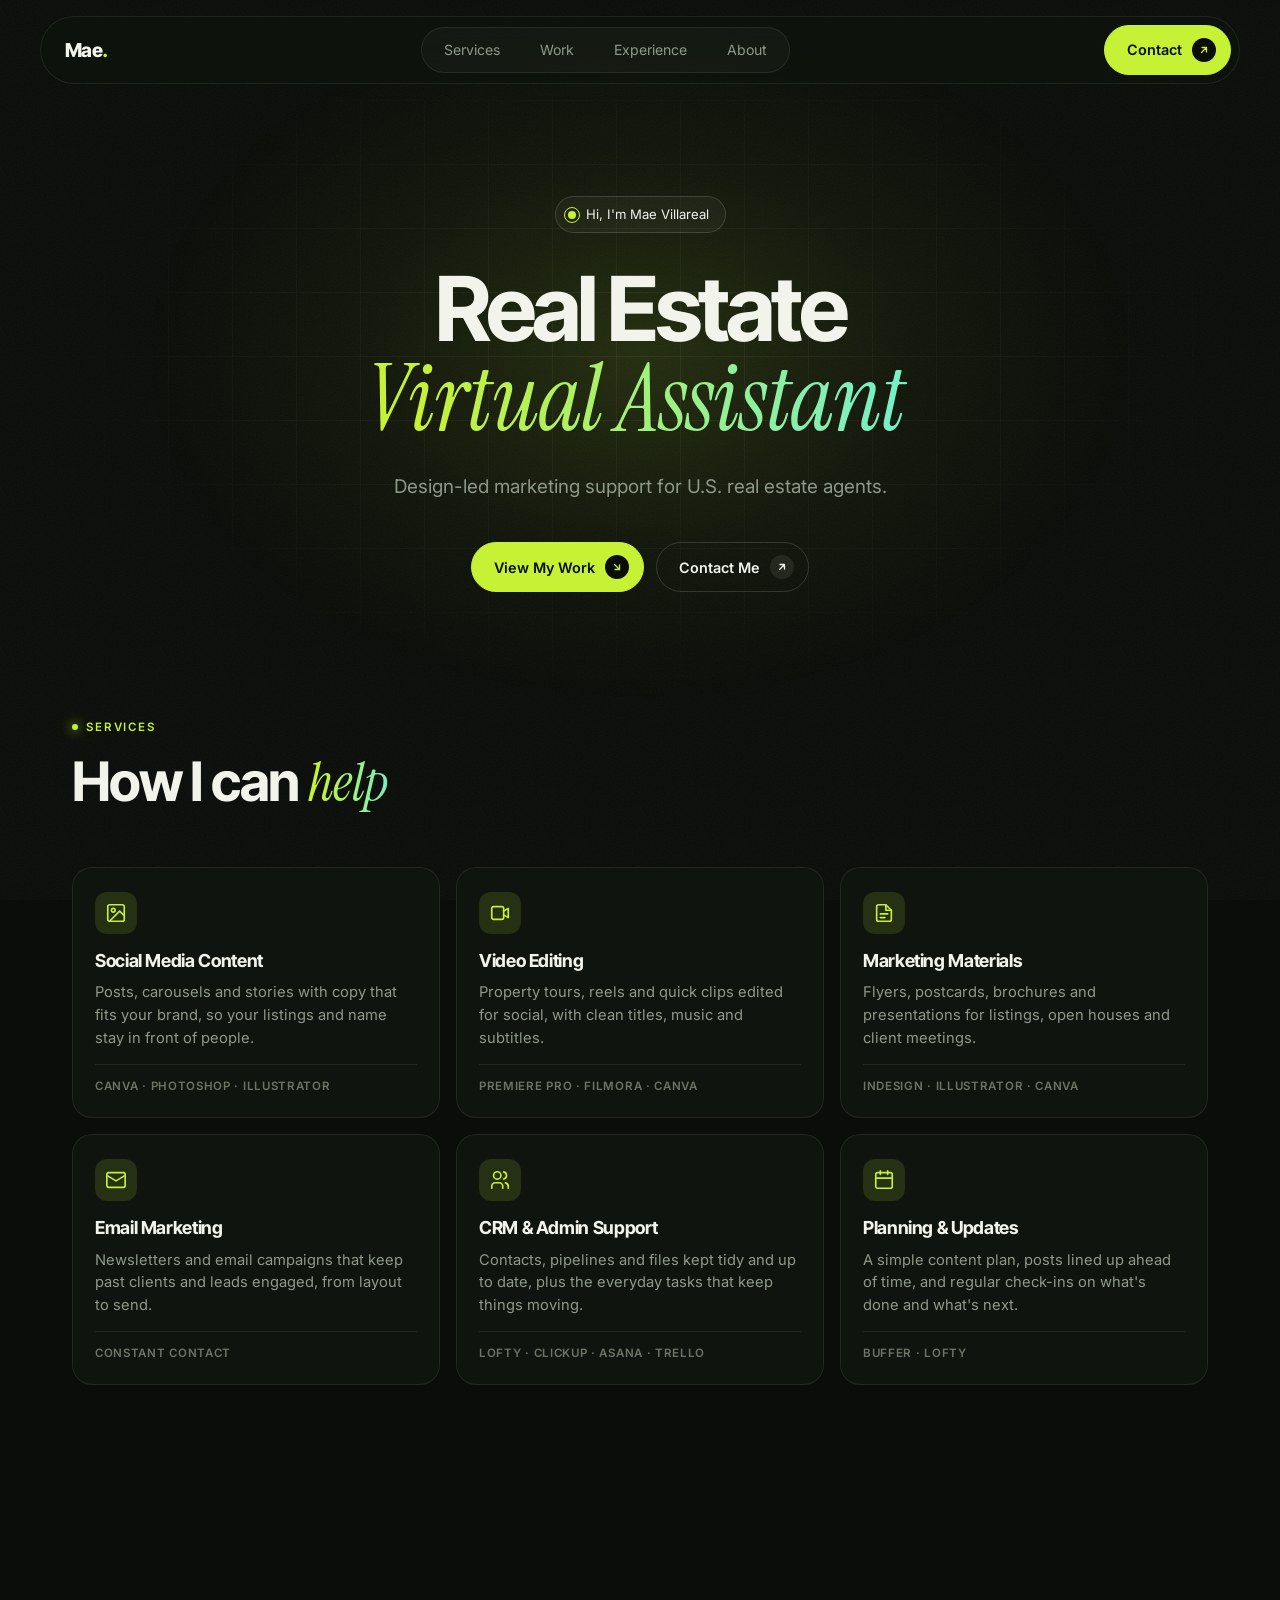
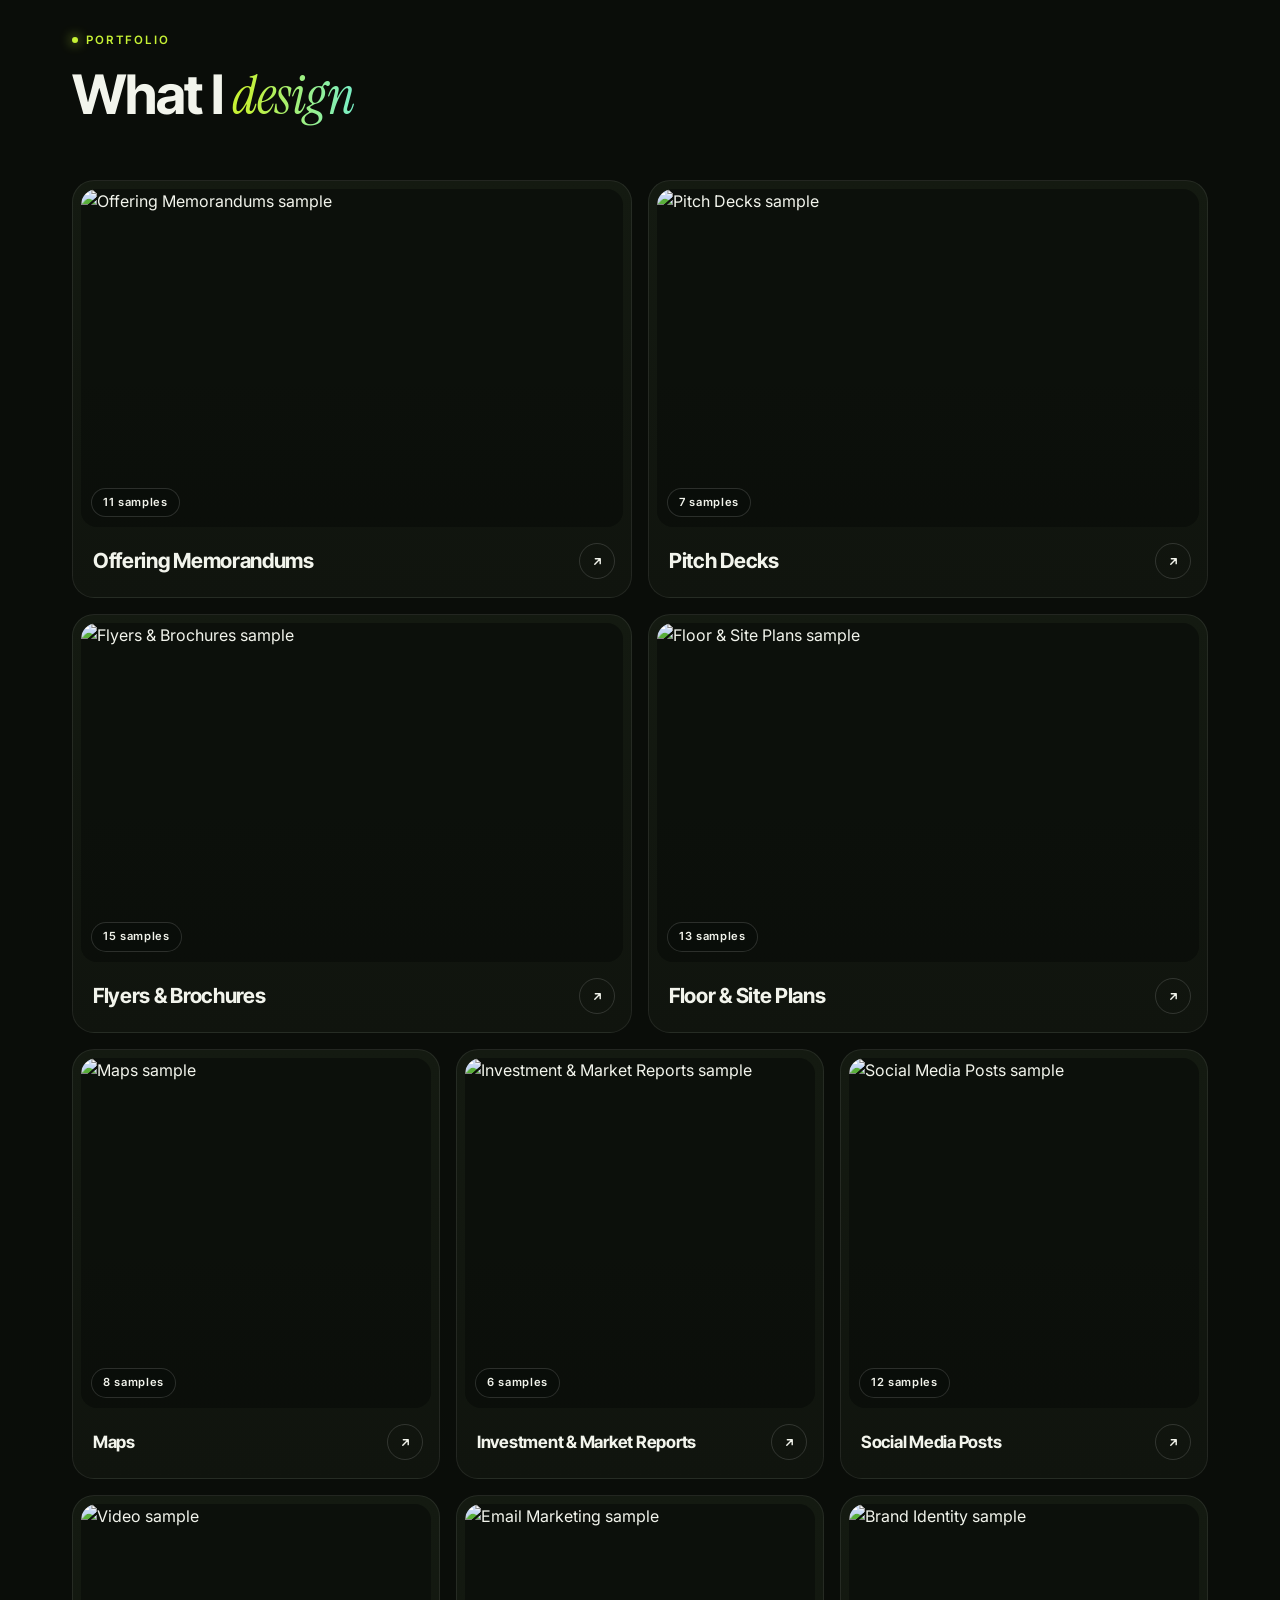
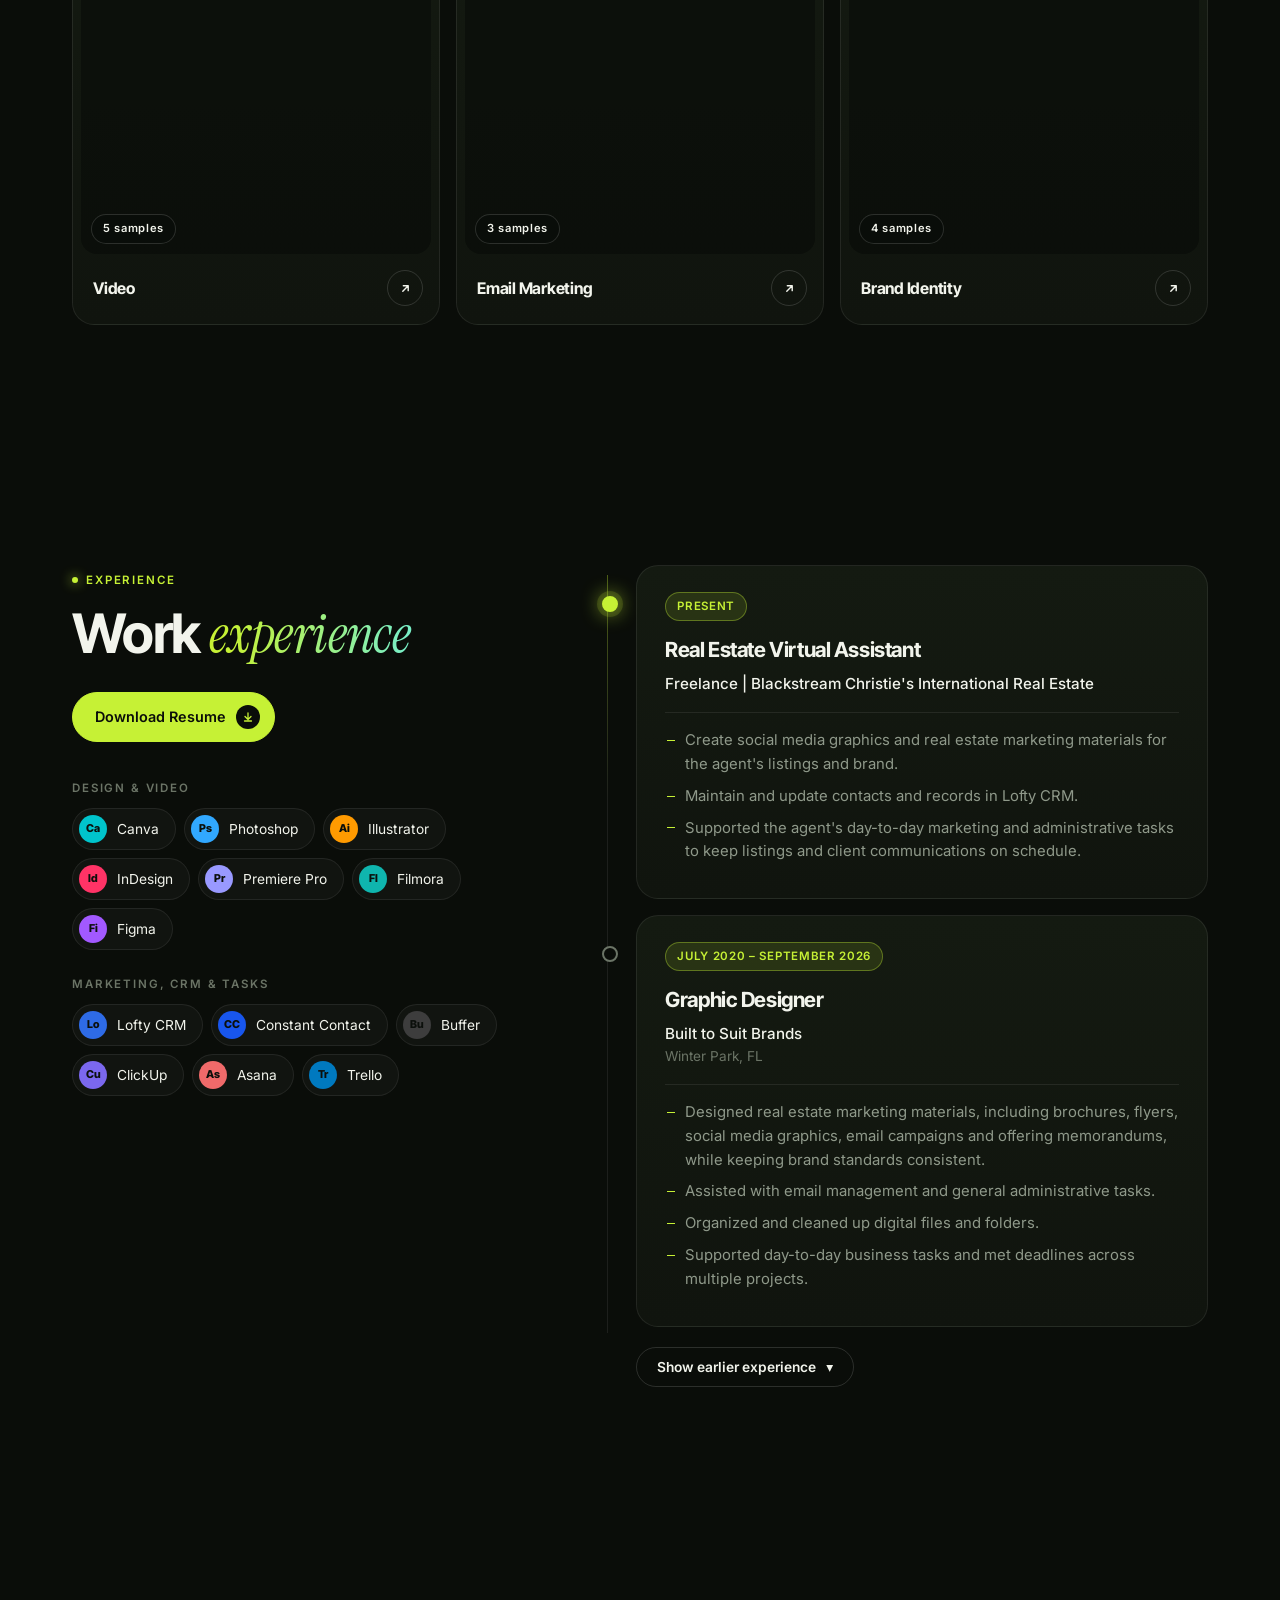
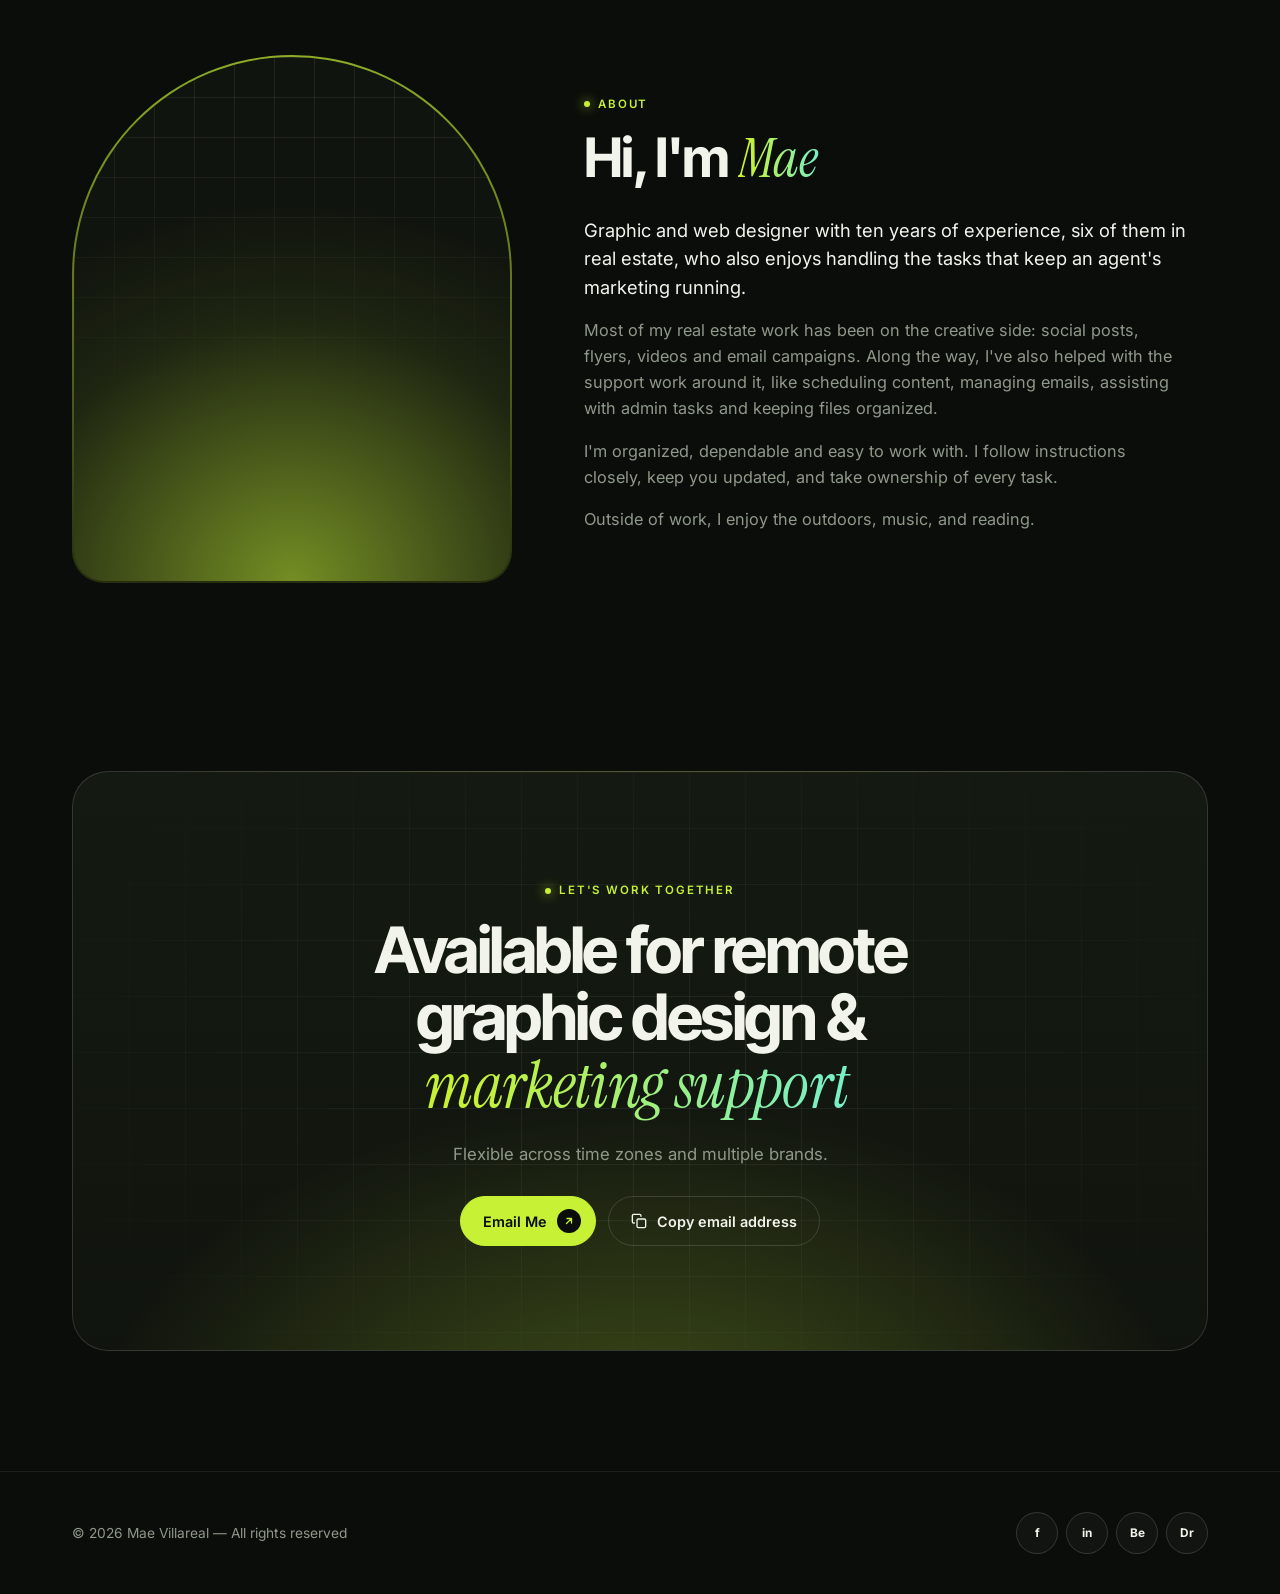
==== commit cd47b170: "Tweak about wording Co-Authored-By: Claude Opus 5.5 <noreply@anthropic.com> Claude-Session: https://" ====
--- a/index.html
+++ b/index.html
@@ -174,7 +174,7 @@
         <div class="kicker">About</div>
         <h2>Hi, I'm <em class="s">Mae</em></h2>
         <p class="lead">Graphic and web designer with ten years of experience, six of them in real estate, who also enjoys handling the tasks that keep an agent's marketing running.</p>
-        <p>Most of my real estate work has been on the creative side: social posts, flyers, videos and email campaigns. Along the way, I've also helped with the support work around it, like scheduling content, managing emails, updating CRM contacts and keeping files organized.</p>
+        <p>Most of my real estate work has been on the creative side: social posts, flyers, videos and email campaigns. Along the way, I've also helped with the support work around it, like scheduling content, managing emails, assisting with admin tasks and keeping files organized.</p>
         <p>I'm organized, dependable and easy to work with. I follow instructions closely, keep you updated, and take ownership of every task.</p>
         <p>Outside of work, I enjoy the outdoors, music, and reading.</p>
       </div>
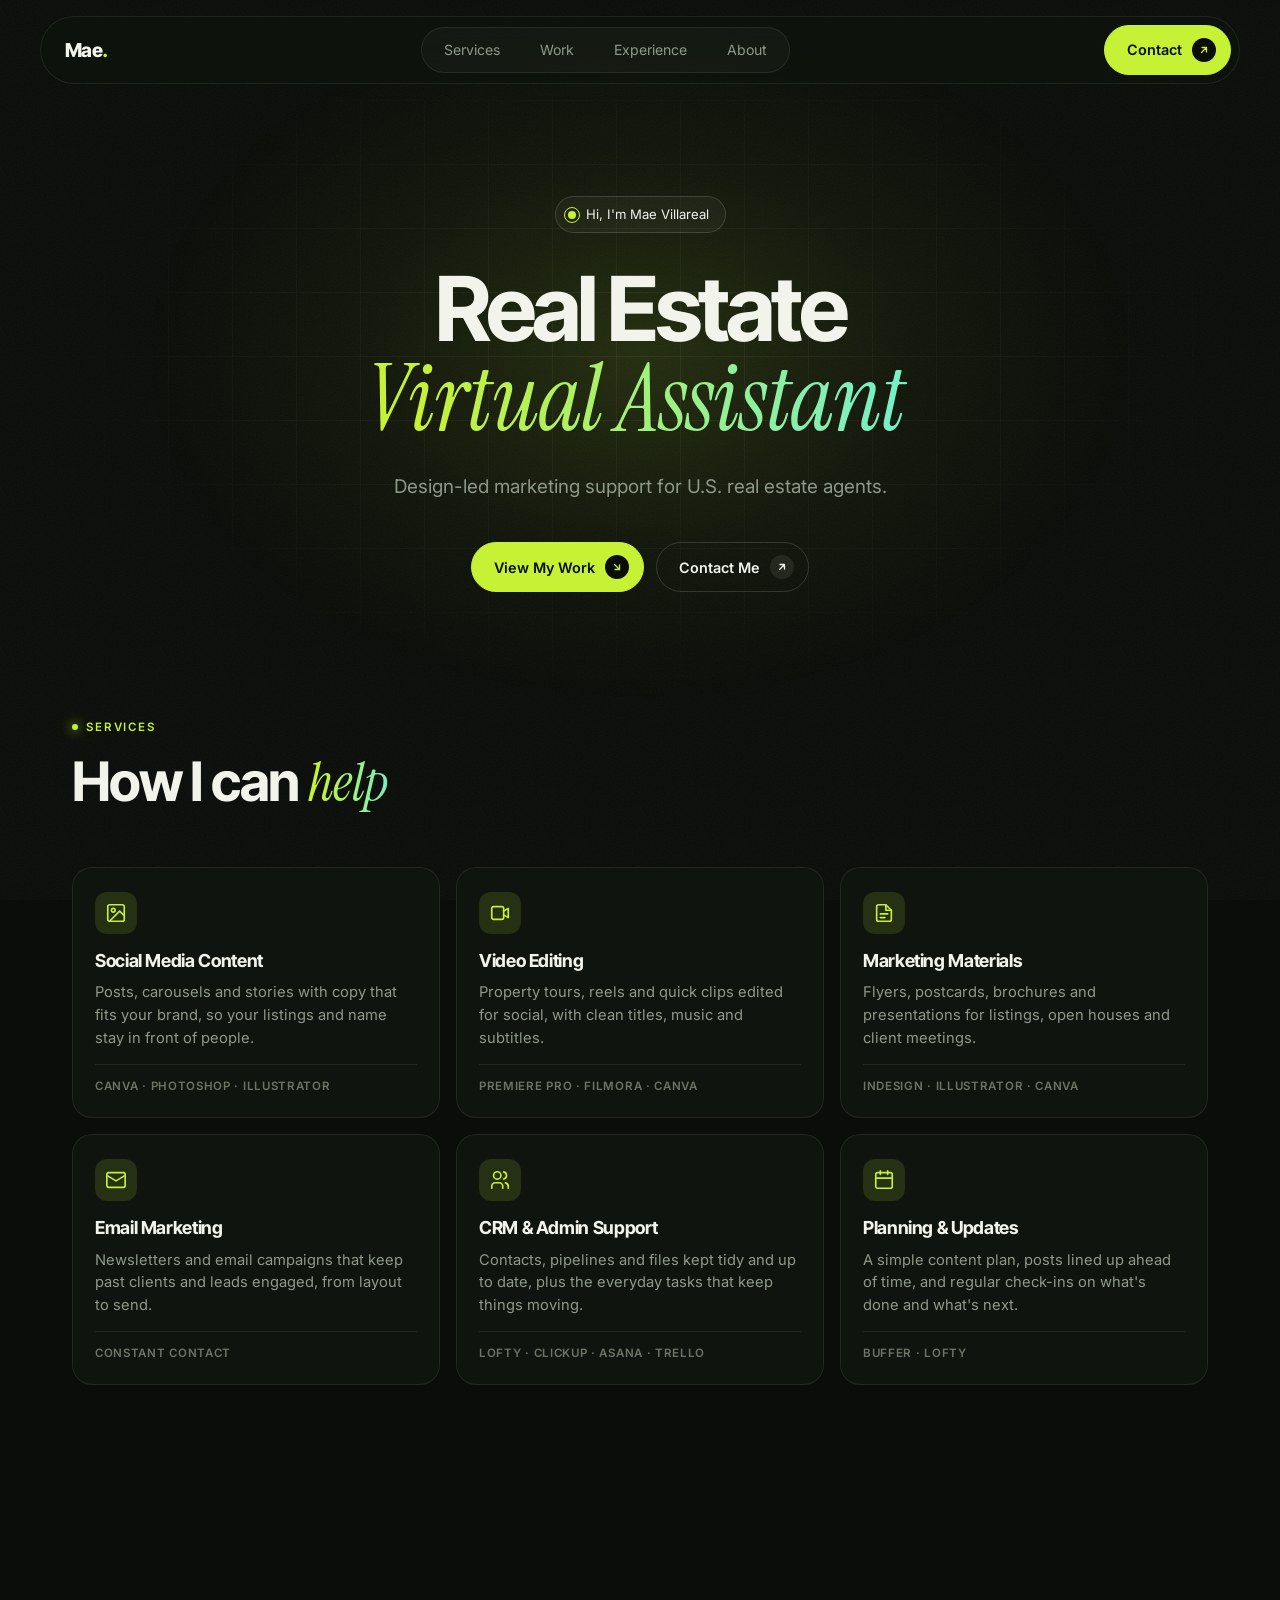
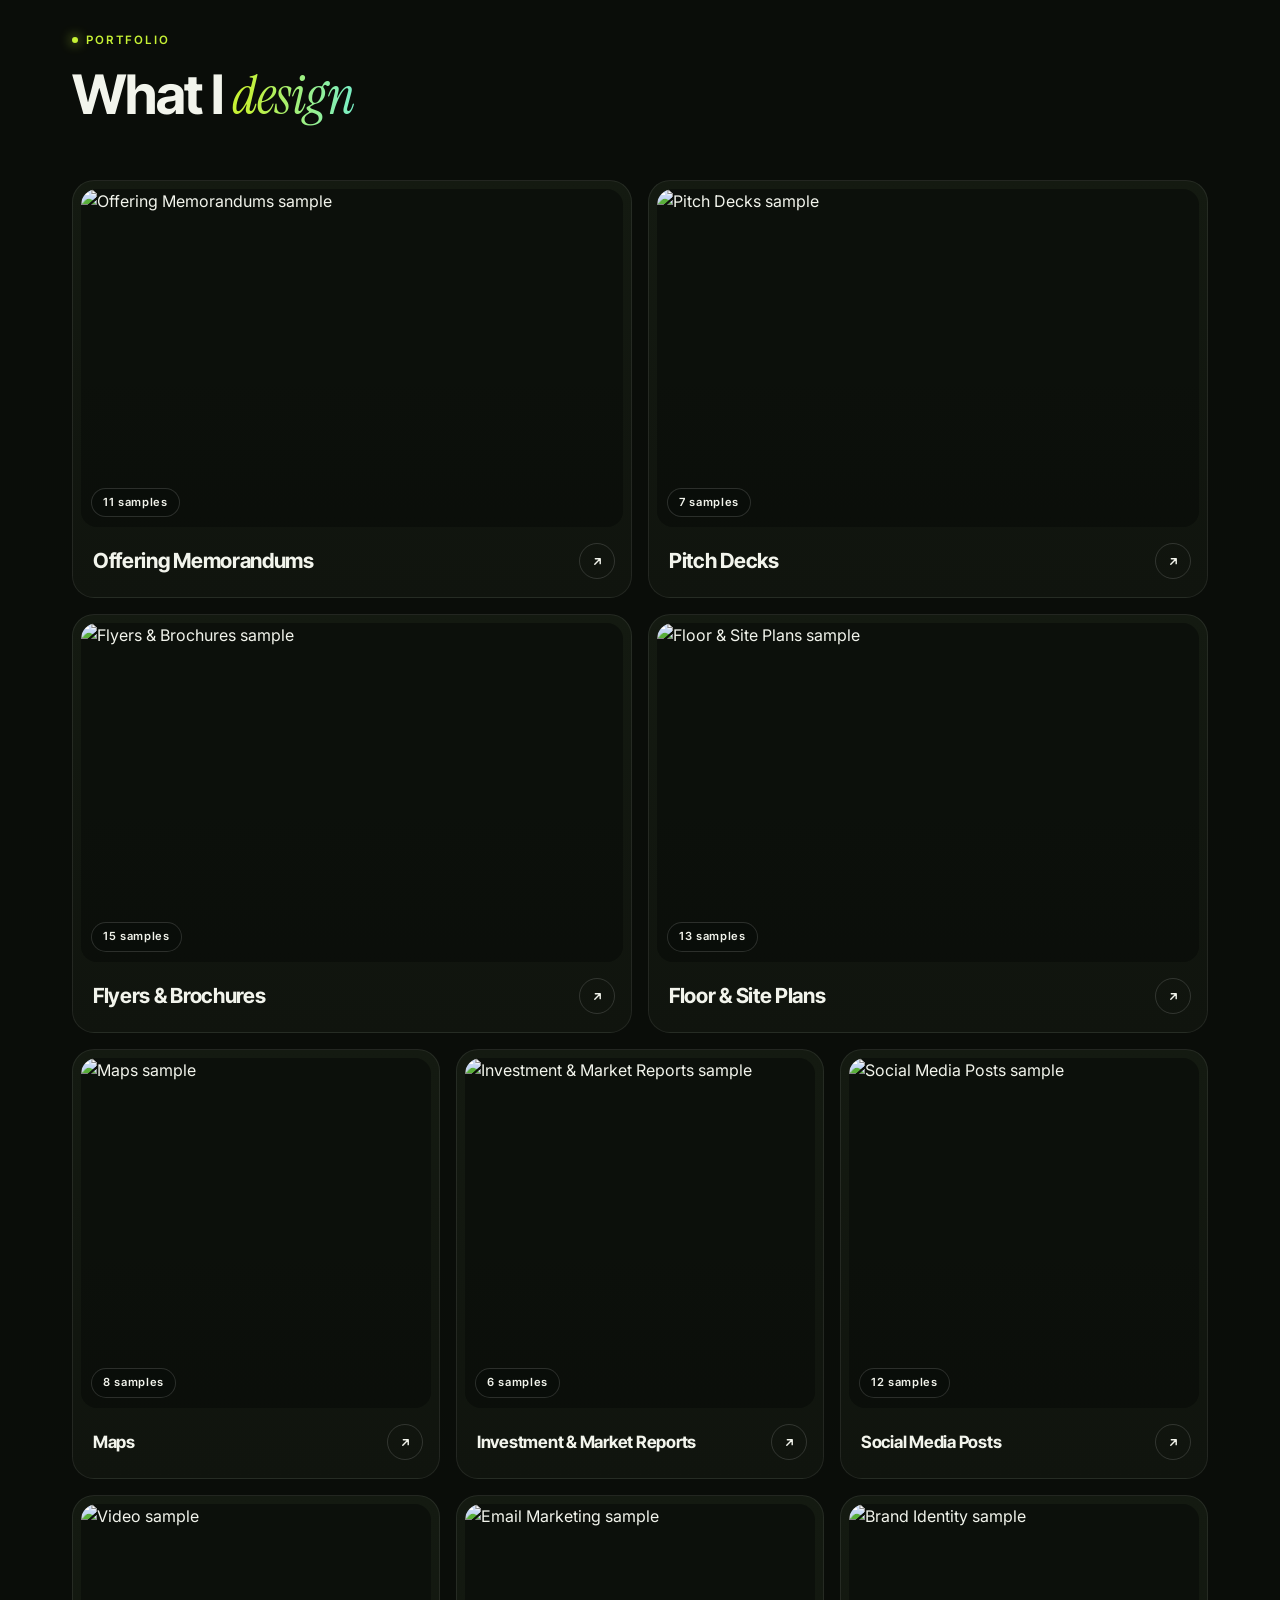
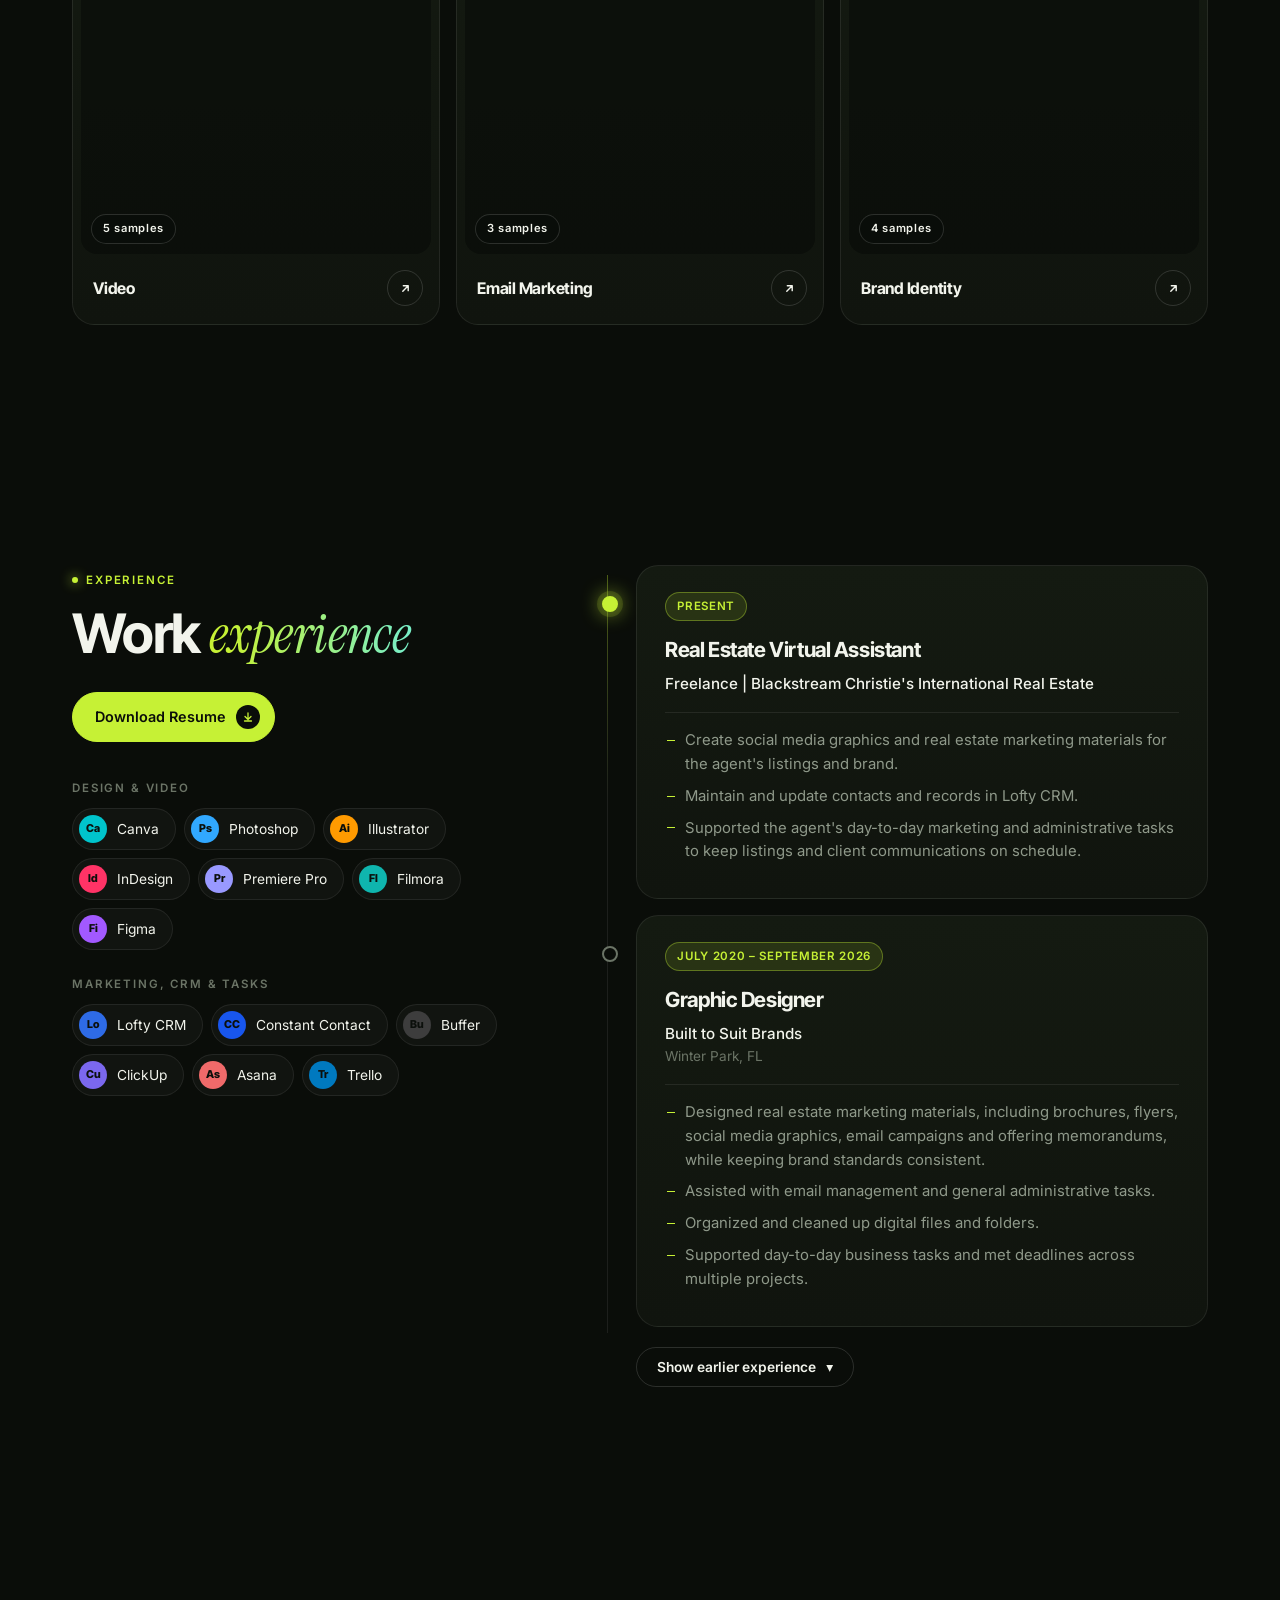
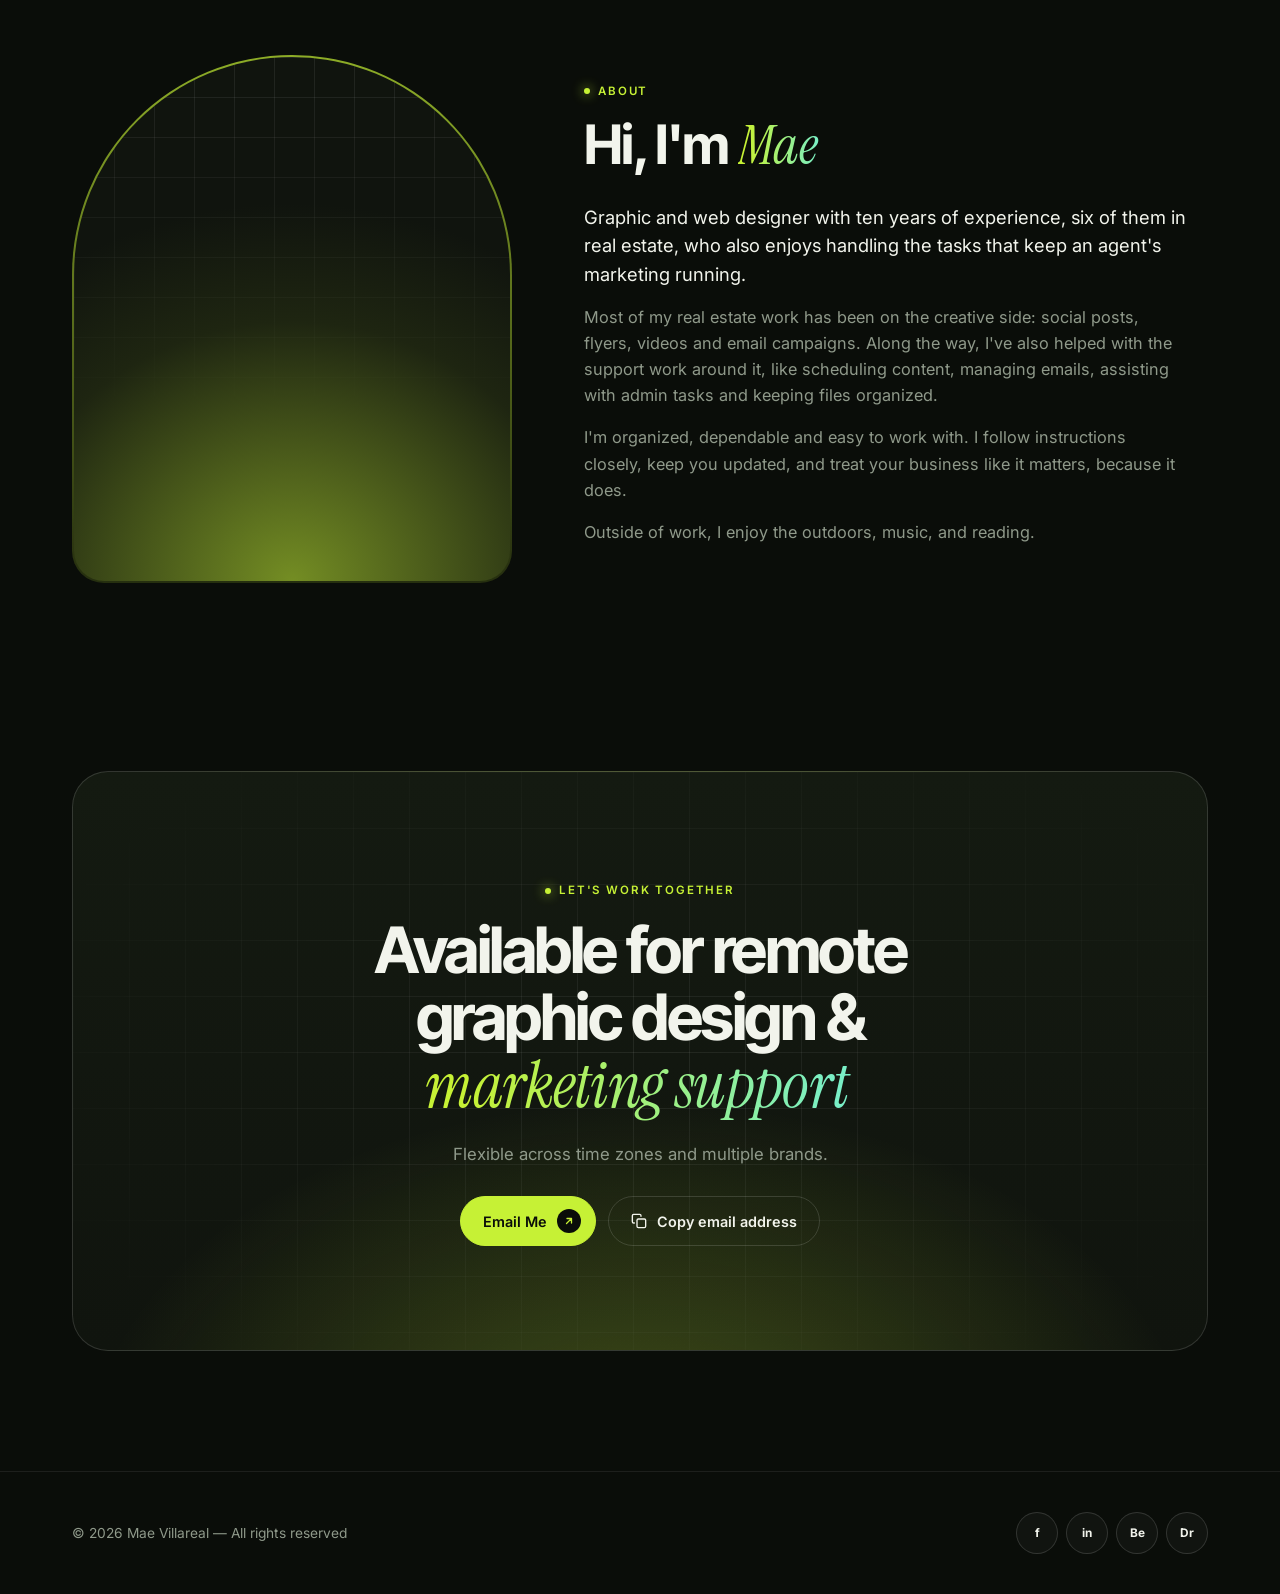
==== commit 2e645d41: "Restore about line Co-Authored-By: Claude Opus 5.5 <noreply@anthropic.com> Claude-Session: https://c" ====
--- a/index.html
+++ b/index.html
@@ -175,7 +175,7 @@
         <h2>Hi, I'm <em class="s">Mae</em></h2>
         <p class="lead">Graphic and web designer with ten years of experience, six of them in real estate, who also enjoys handling the tasks that keep an agent's marketing running.</p>
         <p>Most of my real estate work has been on the creative side: social posts, flyers, videos and email campaigns. Along the way, I've also helped with the support work around it, like scheduling content, managing emails, assisting with admin tasks and keeping files organized.</p>
-        <p>I'm organized, dependable and easy to work with. I follow instructions closely, keep you updated, and take ownership of every task.</p>
+        <p>I'm organized, dependable and easy to work with. I follow instructions closely, keep you updated, and treat your business like it matters, because it does.</p>
         <p>Outside of work, I enjoy the outdoors, music, and reading.</p>
       </div>
     </div>
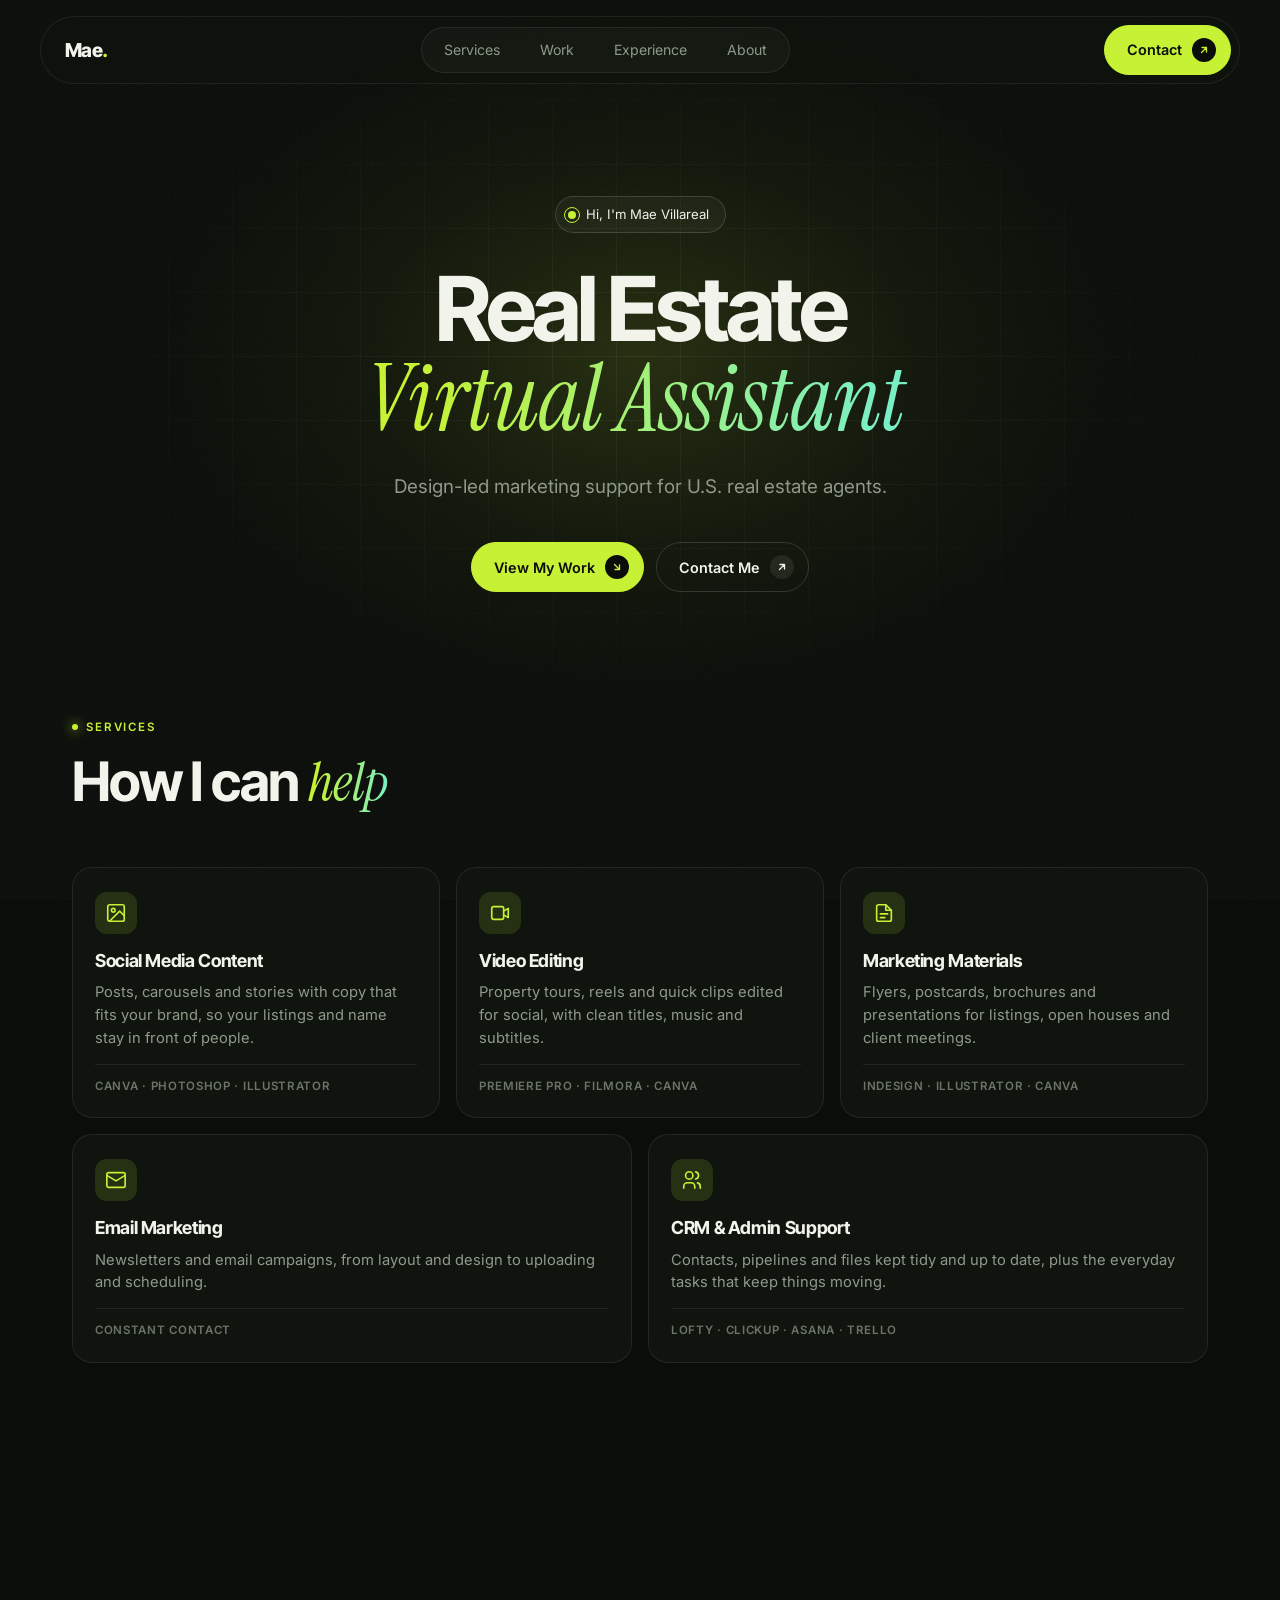
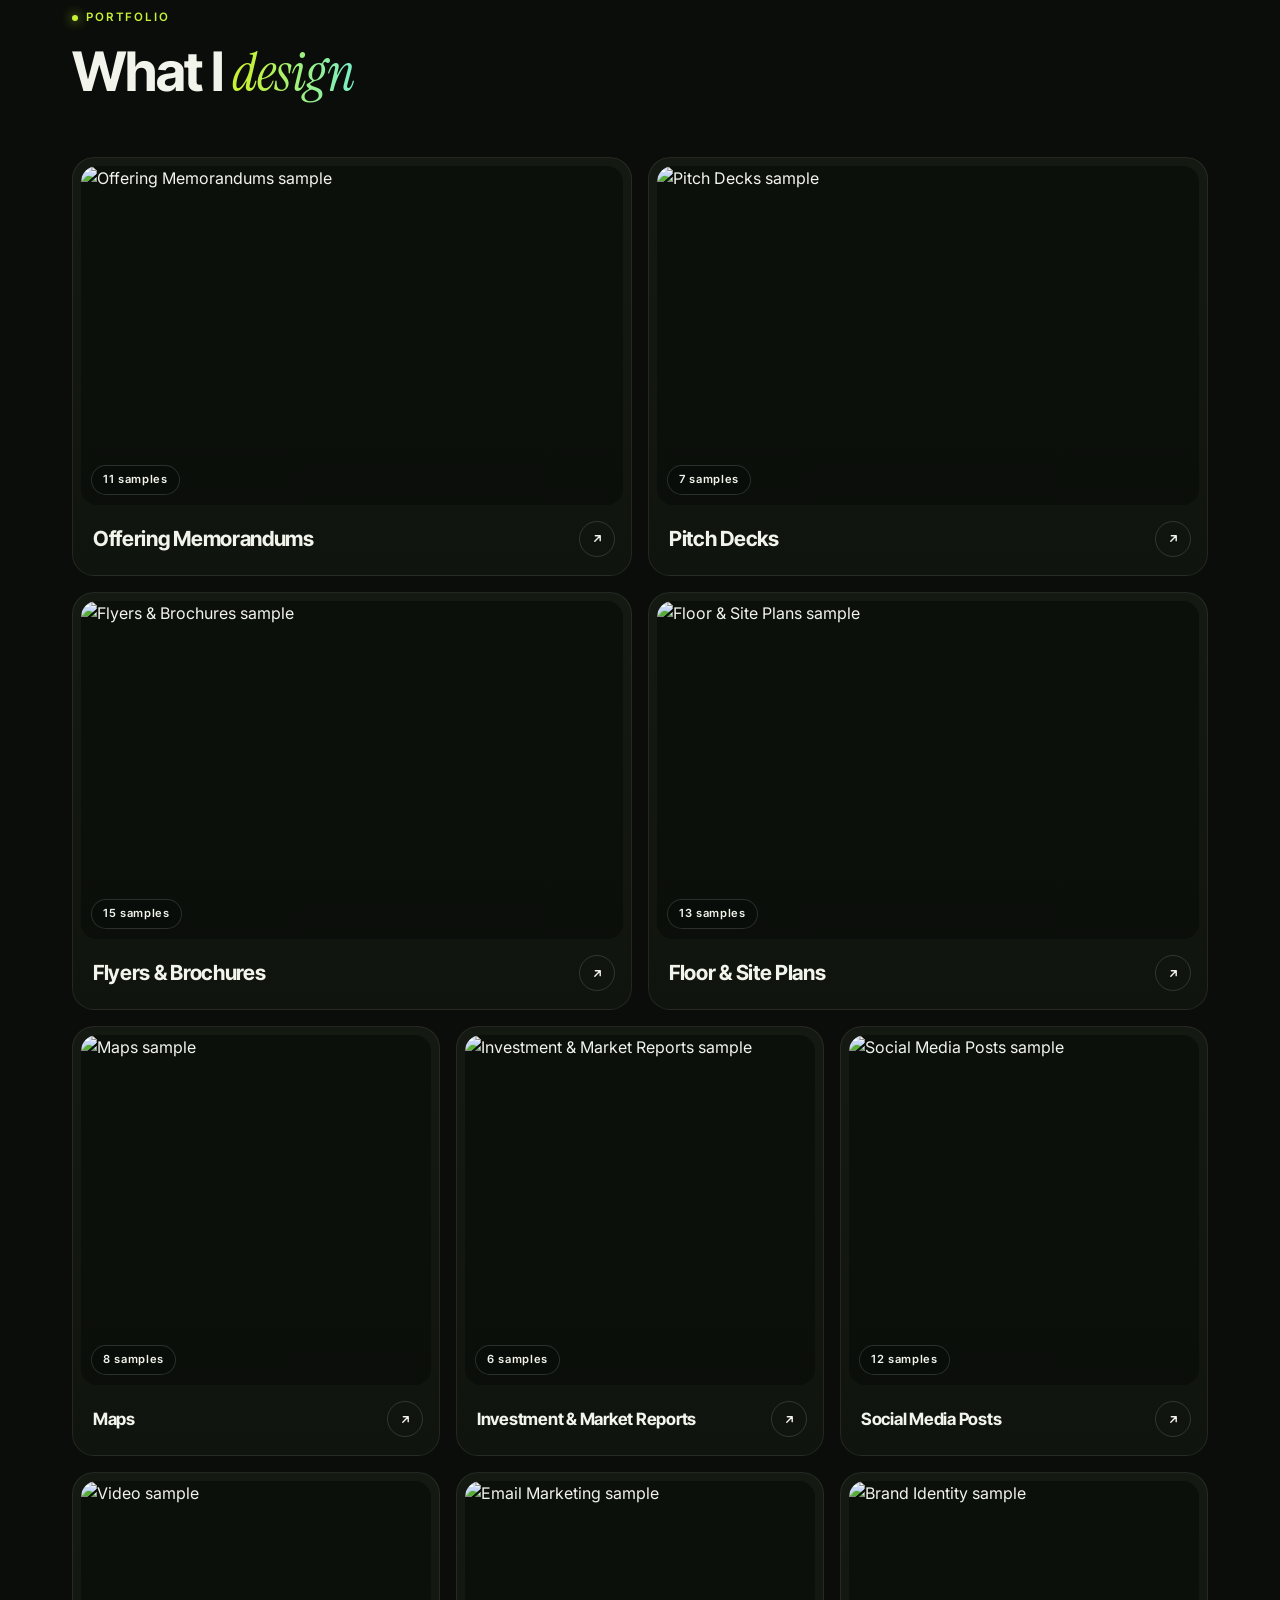
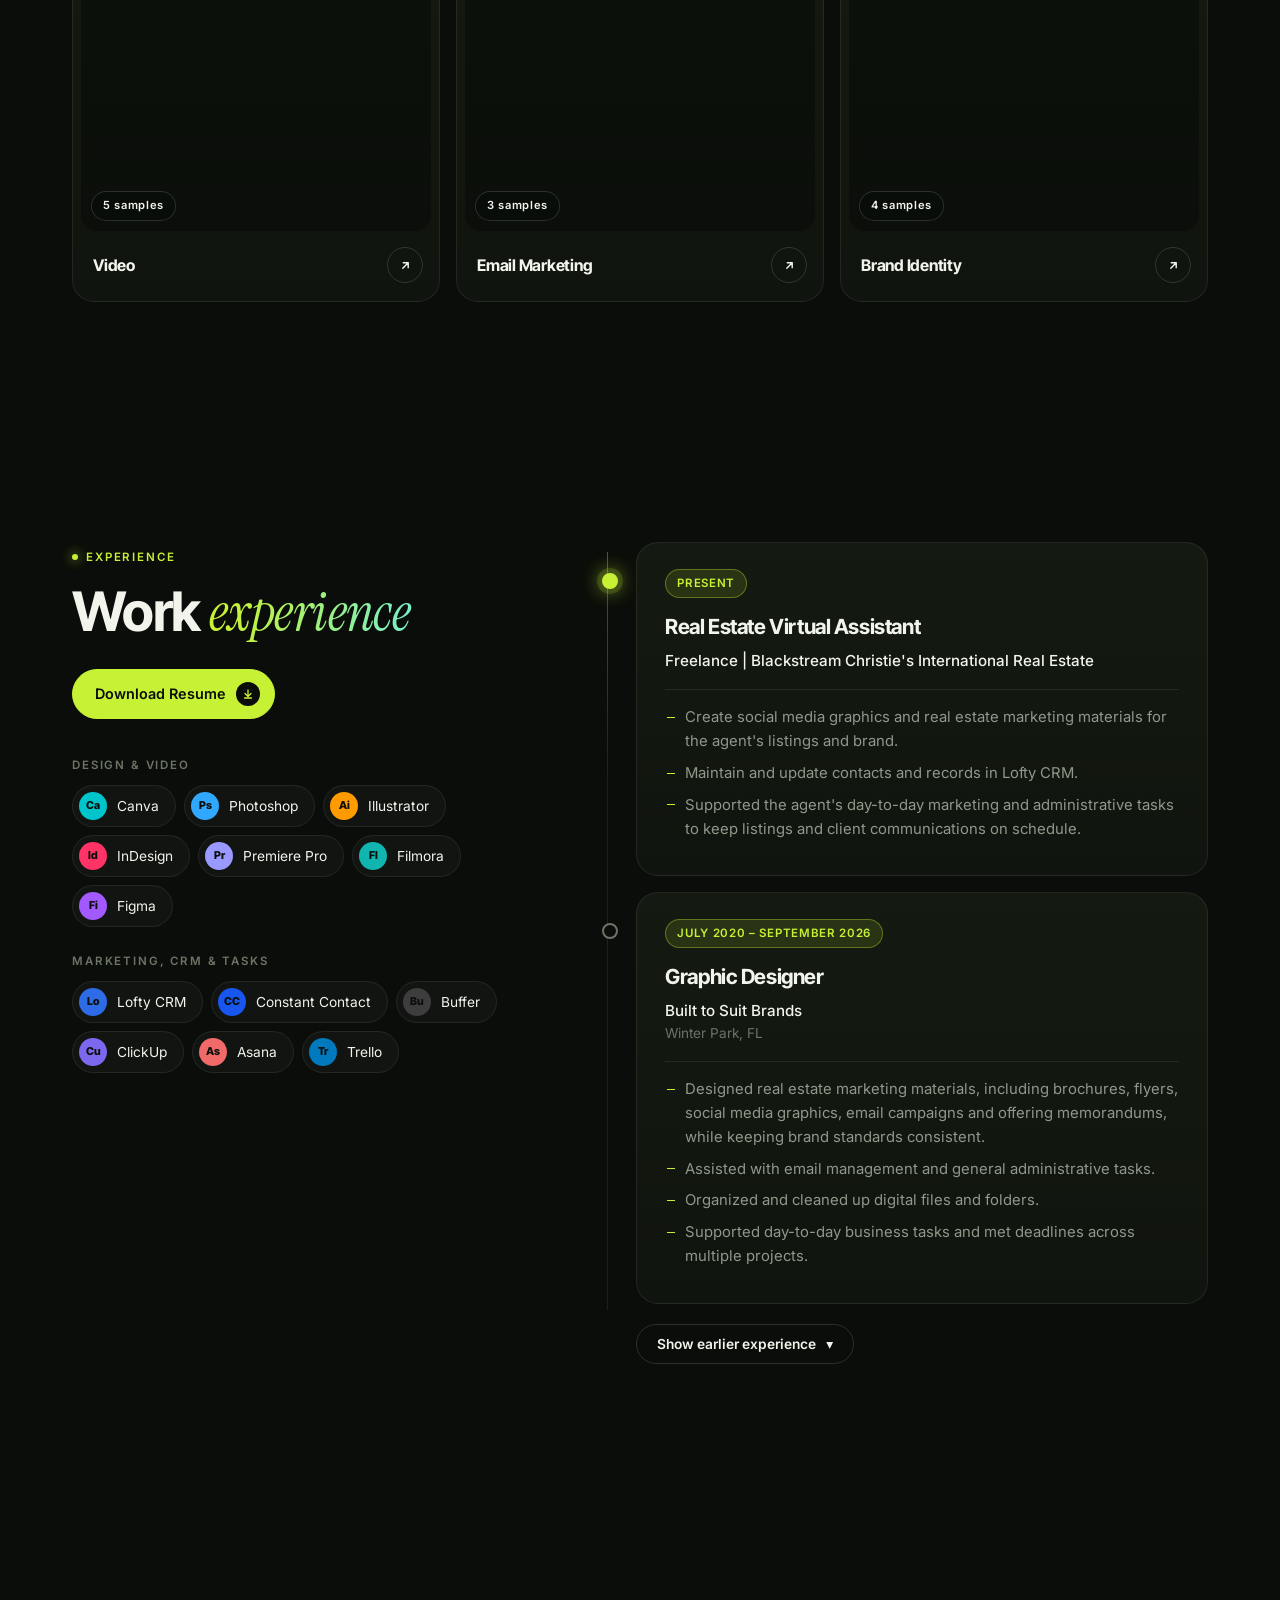
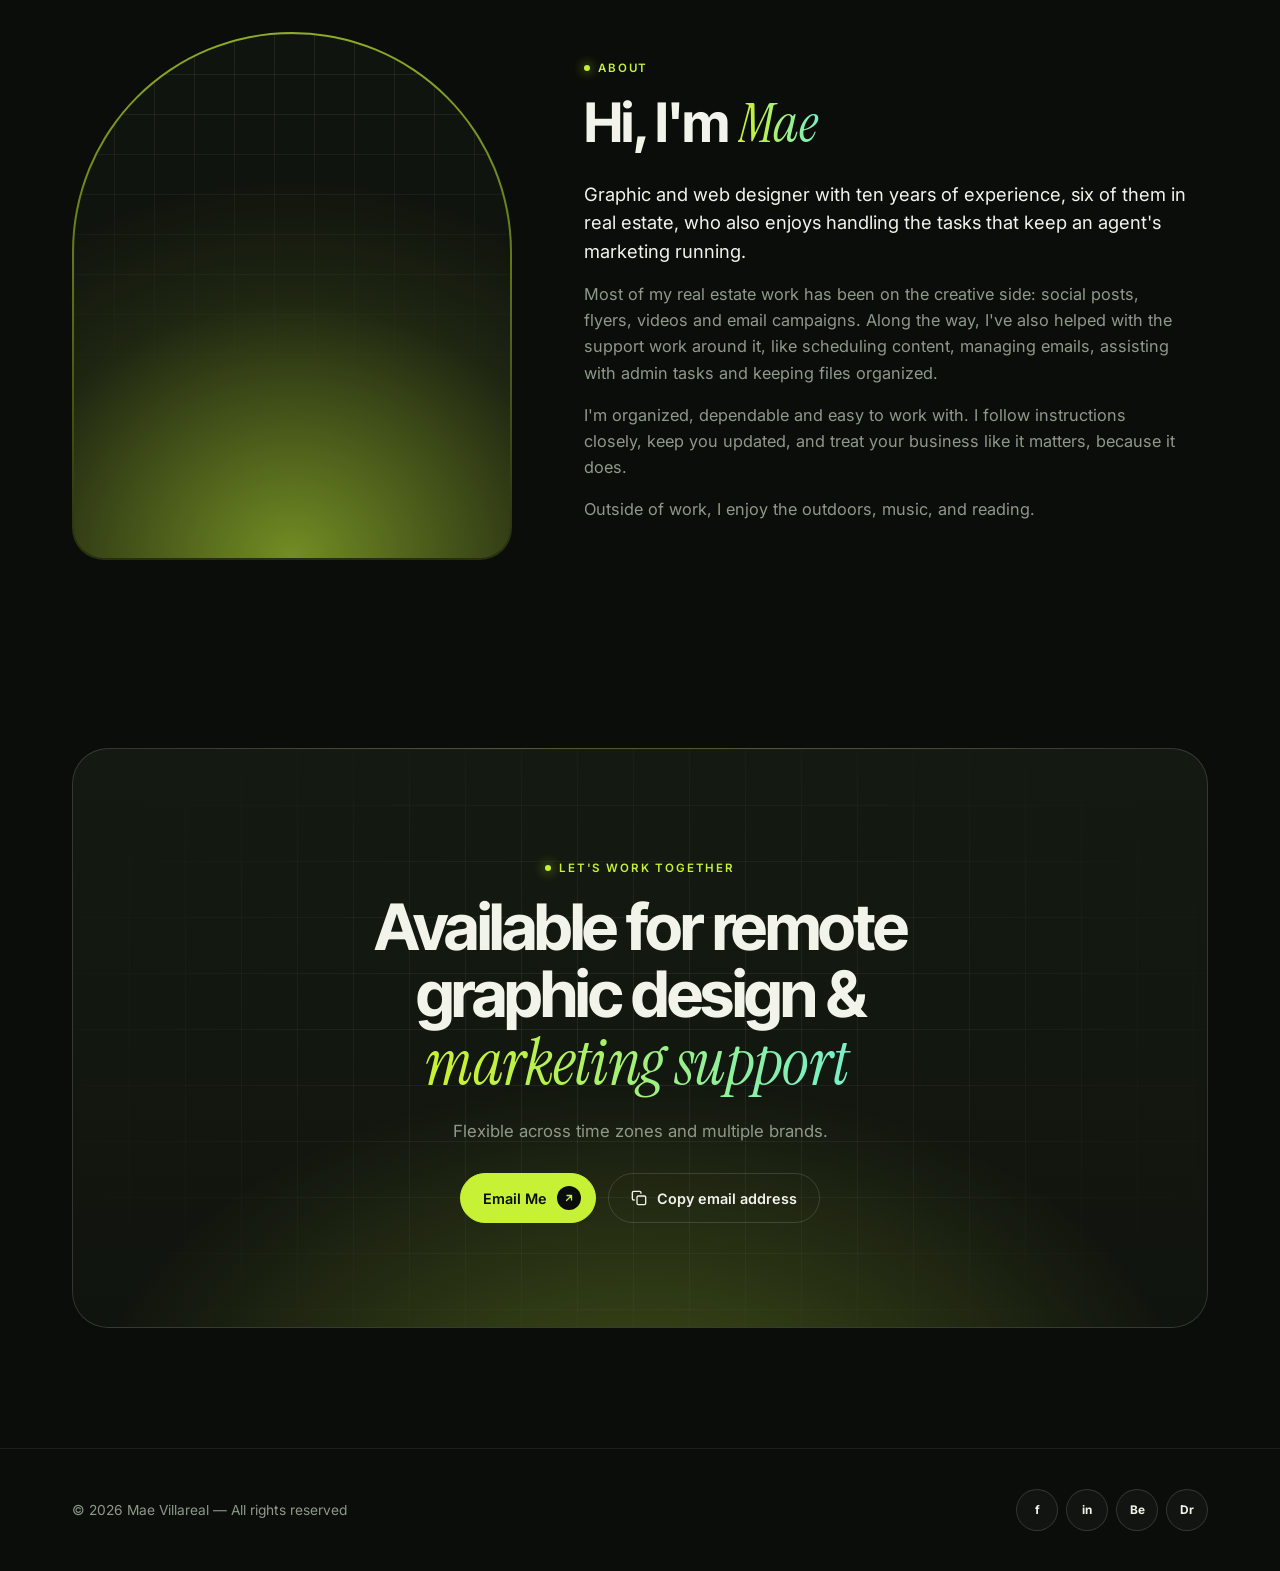
==== commit 79a49d60: "Remove Planning card, soften email copy, rebalance help grid Co-Authored-By: Claude Opus 5.5 <norepl" ====
--- a/index.html
+++ b/index.html
@@ -12,8 +12,9 @@
 <link href="https://fonts.googleapis.com/css2?family=Inter+Tight:wght@500;600;700;800&family=Inter:wght@400;500;600&family=Instrument+Serif:ital@0;1&display=swap" rel="stylesheet">
 <link rel="stylesheet" href="assets/site.css">
 <style>
-.va-grid{display:grid;grid-template-columns:repeat(3,1fr);gap:16px}
-@media(max-width:1000px){.va-grid{grid-template-columns:repeat(2,1fr)}}
+.va-grid{display:grid;grid-template-columns:repeat(6,1fr);gap:16px}
+.va-grid > .va-card{grid-column:span 2}.va-grid > .va-card:nth-child(n+4){grid-column:span 3}
+@media(max-width:1000px){.va-grid{grid-template-columns:repeat(2,1fr)}.va-grid > .va-card,.va-grid > .va-card:nth-child(n+4){grid-column:span 1}.va-grid > .va-card:last-child{grid-column:1/-1}}
 @media(max-width:560px){.va-grid{grid-template-columns:1fr}}
 .va-card{border:1px solid var(--line);border-radius:20px;background:var(--panel);padding:24px 22px 22px;display:flex;flex-direction:column;gap:10px;transition:border-color .4s var(--ease),transform .4s var(--ease)}
 .va-card:hover{border-color:var(--lime-line);transform:translateY(-3px)}
@@ -61,7 +62,7 @@
     <div class="sec-head split rv">
       <div><div class="kicker">Services</div><h2>How I can <em class="s">help</em></h2></div>
     </div>
-    <div class="va-grid"><div class="va-card rv"><span class="va-ic" aria-hidden="true"><svg viewBox="0 0 24 24" fill="none" stroke="currentColor" stroke-width="1.8" stroke-linecap="round" stroke-linejoin="round"><rect x="3" y="3" width="18" height="18" rx="2"/><circle cx="9" cy="9" r="2"/><path d="m21 15-5-5L5 21"/></svg></span><h3>Social Media Content</h3><p>Posts, carousels and stories with copy that fits your brand, so your listings and name stay in front of people.</p><span class="va-tools">Canva · Photoshop · Illustrator</span></div><div class="va-card rv"><span class="va-ic" aria-hidden="true"><svg viewBox="0 0 24 24" fill="none" stroke="currentColor" stroke-width="1.8" stroke-linecap="round" stroke-linejoin="round"><rect x="3" y="5" width="13" height="14" rx="2"/><path d="m16 10 5-3v10l-5-3"/></svg></span><h3>Video Editing</h3><p>Property tours, reels and quick clips edited for social, with clean titles, music and subtitles.</p><span class="va-tools">Premiere Pro · Filmora · Canva</span></div><div class="va-card rv"><span class="va-ic" aria-hidden="true"><svg viewBox="0 0 24 24" fill="none" stroke="currentColor" stroke-width="1.8" stroke-linecap="round" stroke-linejoin="round"><path d="M14 3H6a2 2 0 0 0-2 2v14a2 2 0 0 0 2 2h12a2 2 0 0 0 2-2V9z"/><path d="M14 3v6h6M8 13h8M8 17h5"/></svg></span><h3>Marketing Materials</h3><p>Flyers, postcards, brochures and presentations for listings, open houses and client meetings.</p><span class="va-tools">InDesign · Illustrator · Canva</span></div><div class="va-card rv"><span class="va-ic" aria-hidden="true"><svg viewBox="0 0 24 24" fill="none" stroke="currentColor" stroke-width="1.8" stroke-linecap="round" stroke-linejoin="round"><rect x="2" y="4" width="20" height="16" rx="2"/><path d="m22 7-10 6L2 7"/></svg></span><h3>Email Marketing</h3><p>Newsletters and email campaigns that keep past clients and leads engaged, from layout to send.</p><span class="va-tools">Constant Contact</span></div><div class="va-card rv"><span class="va-ic" aria-hidden="true"><svg viewBox="0 0 24 24" fill="none" stroke="currentColor" stroke-width="1.8" stroke-linecap="round" stroke-linejoin="round"><circle cx="9" cy="7" r="4"/><path d="M3 21v-2a4 4 0 0 1 4-4h4a4 4 0 0 1 4 4v2"/><path d="M16 3.1a4 4 0 0 1 0 7.8M21 21v-2a4 4 0 0 0-3-3.9"/></svg></span><h3>CRM &amp; Admin Support</h3><p>Contacts, pipelines and files kept tidy and up to date, plus the everyday tasks that keep things moving.</p><span class="va-tools">Lofty · ClickUp · Asana · Trello</span></div><div class="va-card rv"><span class="va-ic" aria-hidden="true"><svg viewBox="0 0 24 24" fill="none" stroke="currentColor" stroke-width="1.8" stroke-linecap="round" stroke-linejoin="round"><rect x="3" y="4" width="18" height="17" rx="2"/><path d="M16 2v4M8 2v4M3 10h18"/></svg></span><h3>Planning &amp; Updates</h3><p>A simple content plan, posts lined up ahead of time, and regular check-ins on what's done and what's next.</p><span class="va-tools">Buffer · Lofty</span></div></div>
+    <div class="va-grid"><div class="va-card rv"><span class="va-ic" aria-hidden="true"><svg viewBox="0 0 24 24" fill="none" stroke="currentColor" stroke-width="1.8" stroke-linecap="round" stroke-linejoin="round"><rect x="3" y="3" width="18" height="18" rx="2"/><circle cx="9" cy="9" r="2"/><path d="m21 15-5-5L5 21"/></svg></span><h3>Social Media Content</h3><p>Posts, carousels and stories with copy that fits your brand, so your listings and name stay in front of people.</p><span class="va-tools">Canva · Photoshop · Illustrator</span></div><div class="va-card rv"><span class="va-ic" aria-hidden="true"><svg viewBox="0 0 24 24" fill="none" stroke="currentColor" stroke-width="1.8" stroke-linecap="round" stroke-linejoin="round"><rect x="3" y="5" width="13" height="14" rx="2"/><path d="m16 10 5-3v10l-5-3"/></svg></span><h3>Video Editing</h3><p>Property tours, reels and quick clips edited for social, with clean titles, music and subtitles.</p><span class="va-tools">Premiere Pro · Filmora · Canva</span></div><div class="va-card rv"><span class="va-ic" aria-hidden="true"><svg viewBox="0 0 24 24" fill="none" stroke="currentColor" stroke-width="1.8" stroke-linecap="round" stroke-linejoin="round"><path d="M14 3H6a2 2 0 0 0-2 2v14a2 2 0 0 0 2 2h12a2 2 0 0 0 2-2V9z"/><path d="M14 3v6h6M8 13h8M8 17h5"/></svg></span><h3>Marketing Materials</h3><p>Flyers, postcards, brochures and presentations for listings, open houses and client meetings.</p><span class="va-tools">InDesign · Illustrator · Canva</span></div><div class="va-card rv"><span class="va-ic" aria-hidden="true"><svg viewBox="0 0 24 24" fill="none" stroke="currentColor" stroke-width="1.8" stroke-linecap="round" stroke-linejoin="round"><rect x="2" y="4" width="20" height="16" rx="2"/><path d="m22 7-10 6L2 7"/></svg></span><h3>Email Marketing</h3><p>Newsletters and email campaigns, from layout and design to uploading and scheduling.</p><span class="va-tools">Constant Contact</span></div><div class="va-card rv"><span class="va-ic" aria-hidden="true"><svg viewBox="0 0 24 24" fill="none" stroke="currentColor" stroke-width="1.8" stroke-linecap="round" stroke-linejoin="round"><circle cx="9" cy="7" r="4"/><path d="M3 21v-2a4 4 0 0 1 4-4h4a4 4 0 0 1 4 4v2"/><path d="M16 3.1a4 4 0 0 1 0 7.8M21 21v-2a4 4 0 0 0-3-3.9"/></svg></span><h3>CRM &amp; Admin Support</h3><p>Contacts, pipelines and files kept tidy and up to date, plus the everyday tasks that keep things moving.</p><span class="va-tools">Lofty · ClickUp · Asana · Trello</span></div></div>
   </section>
 
   <section id="work">
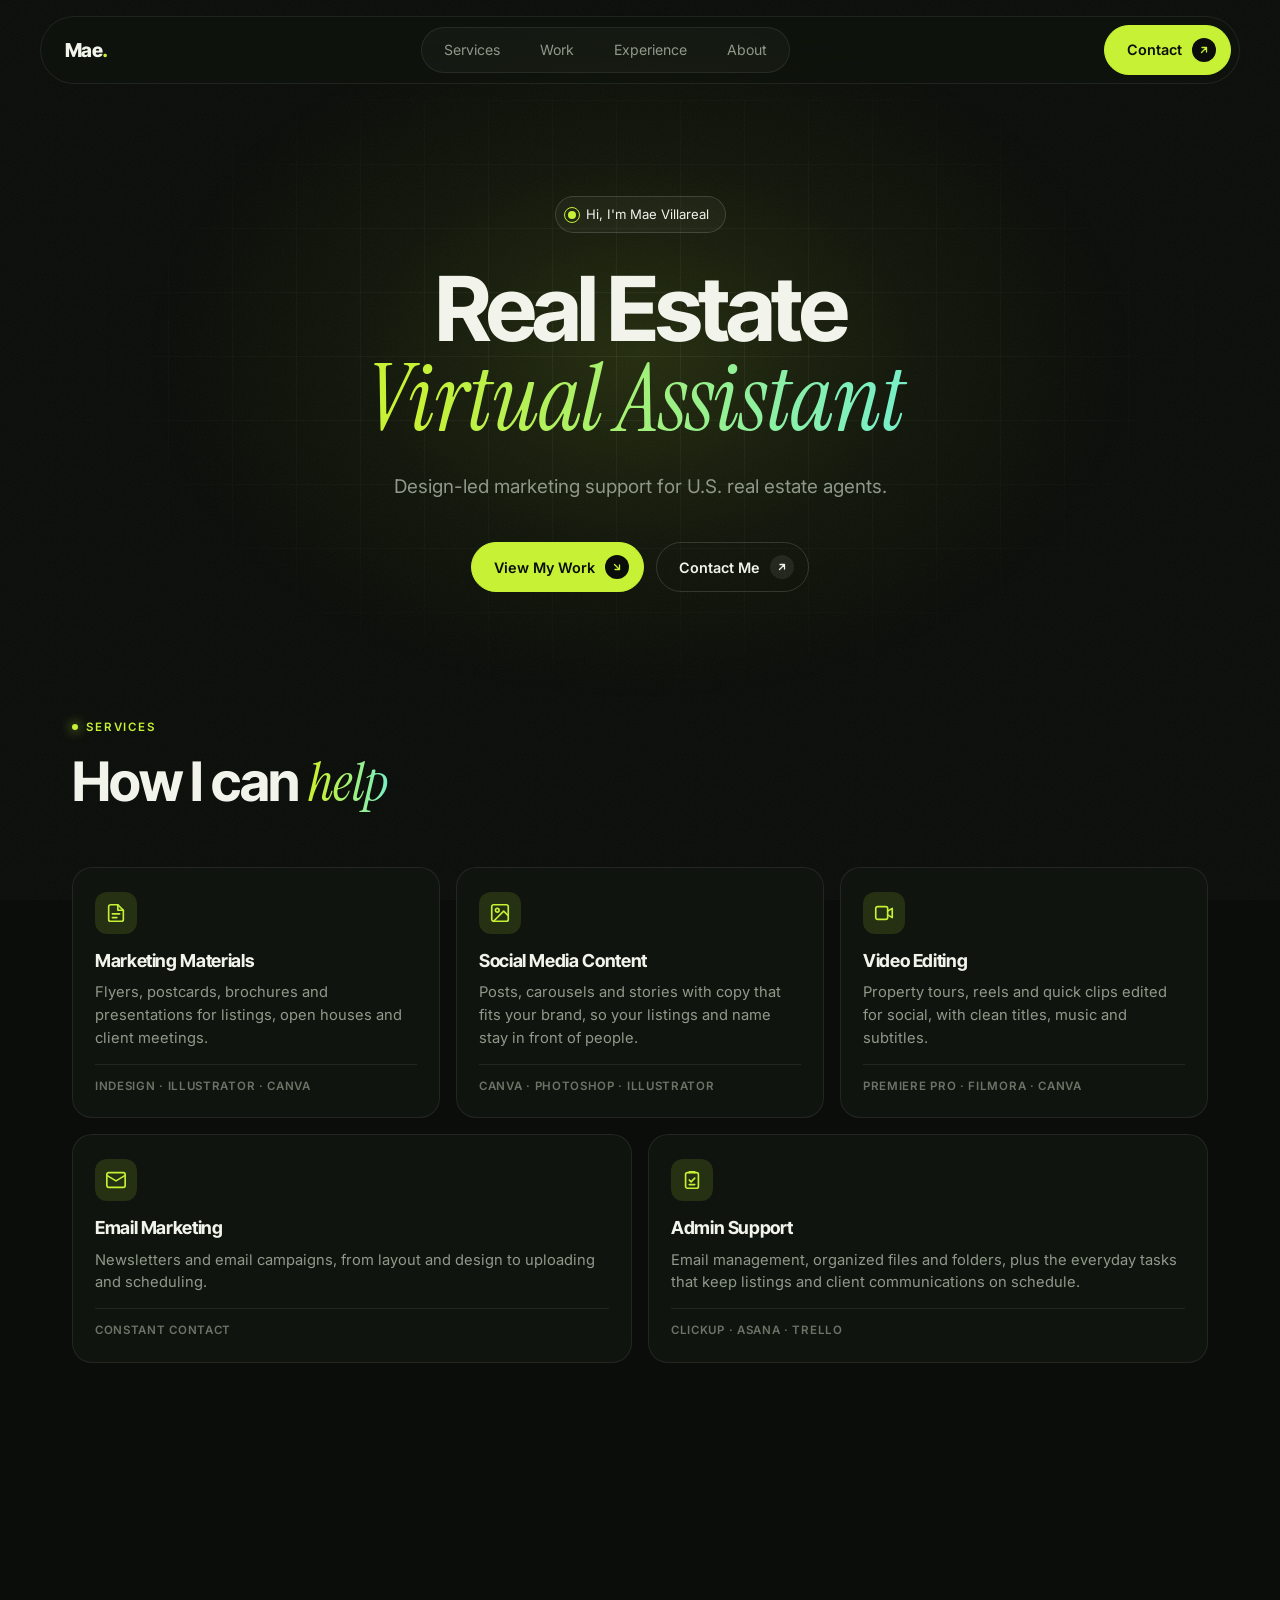
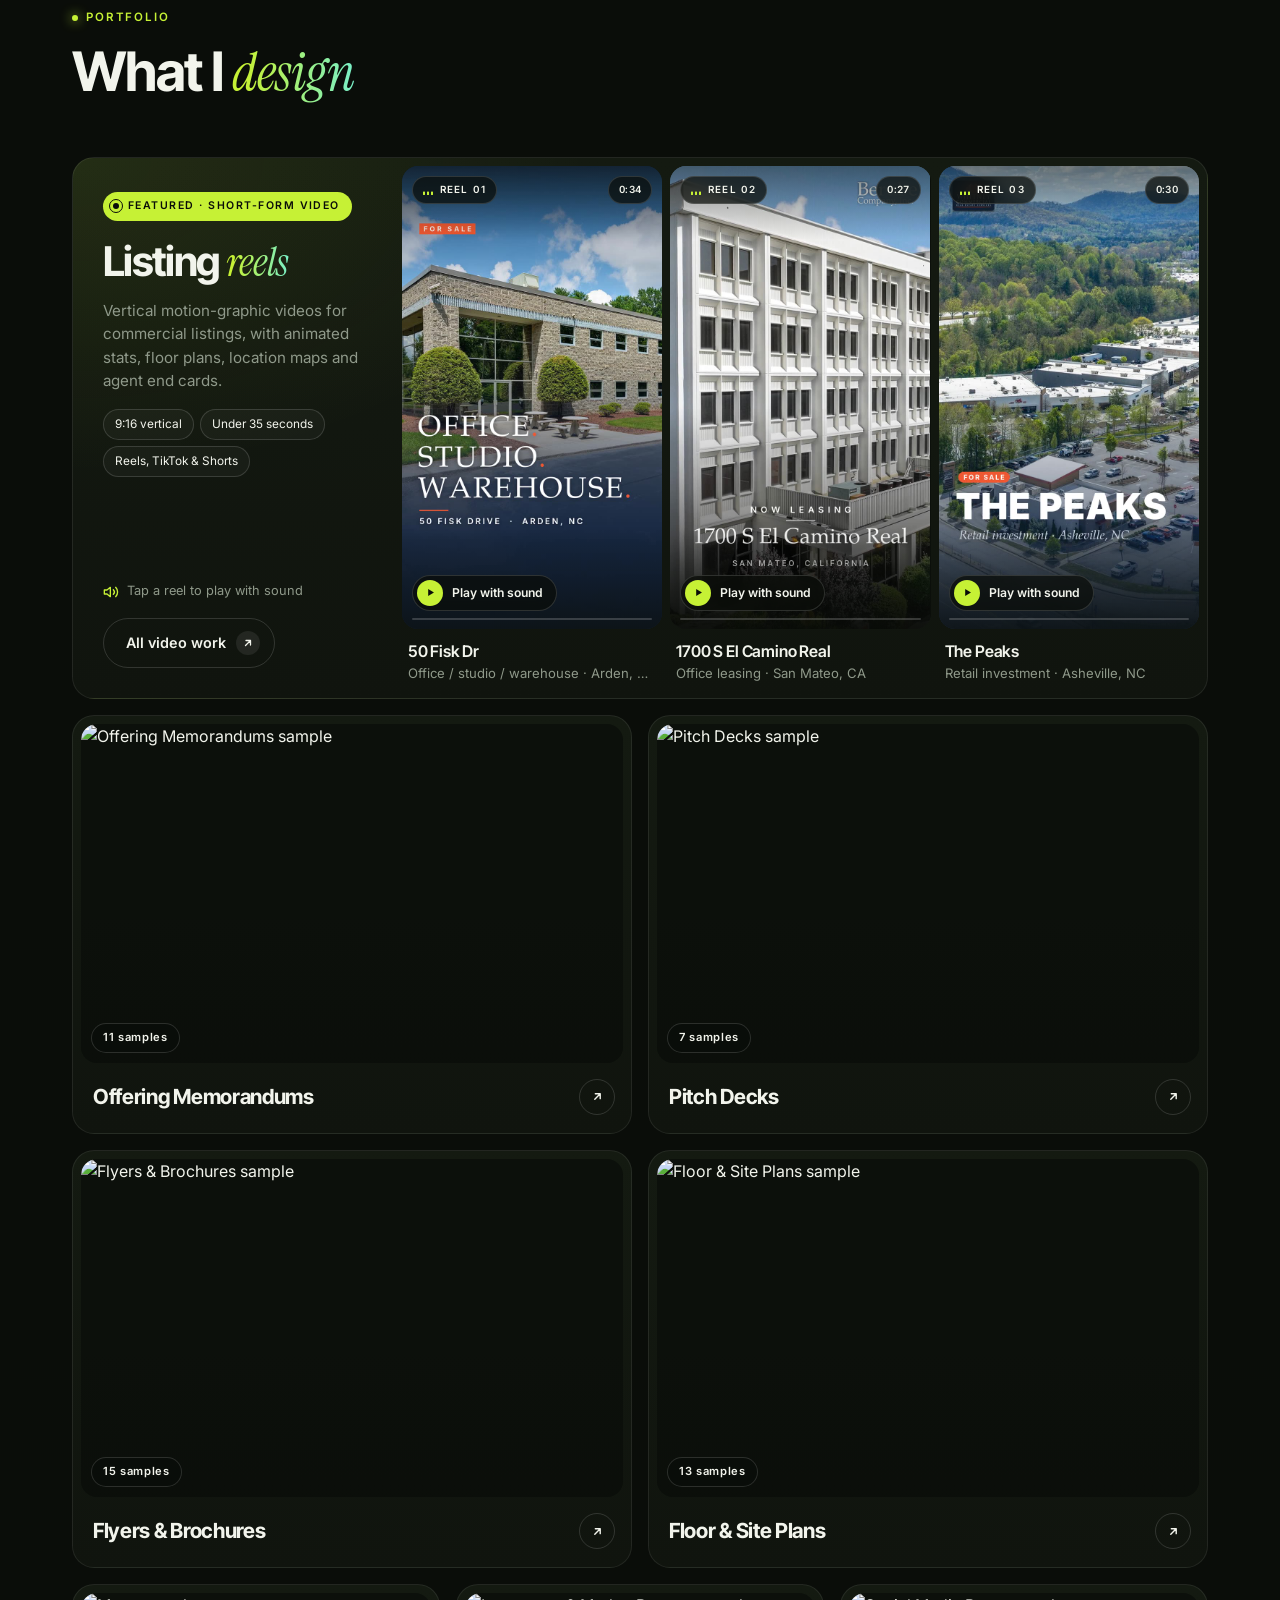
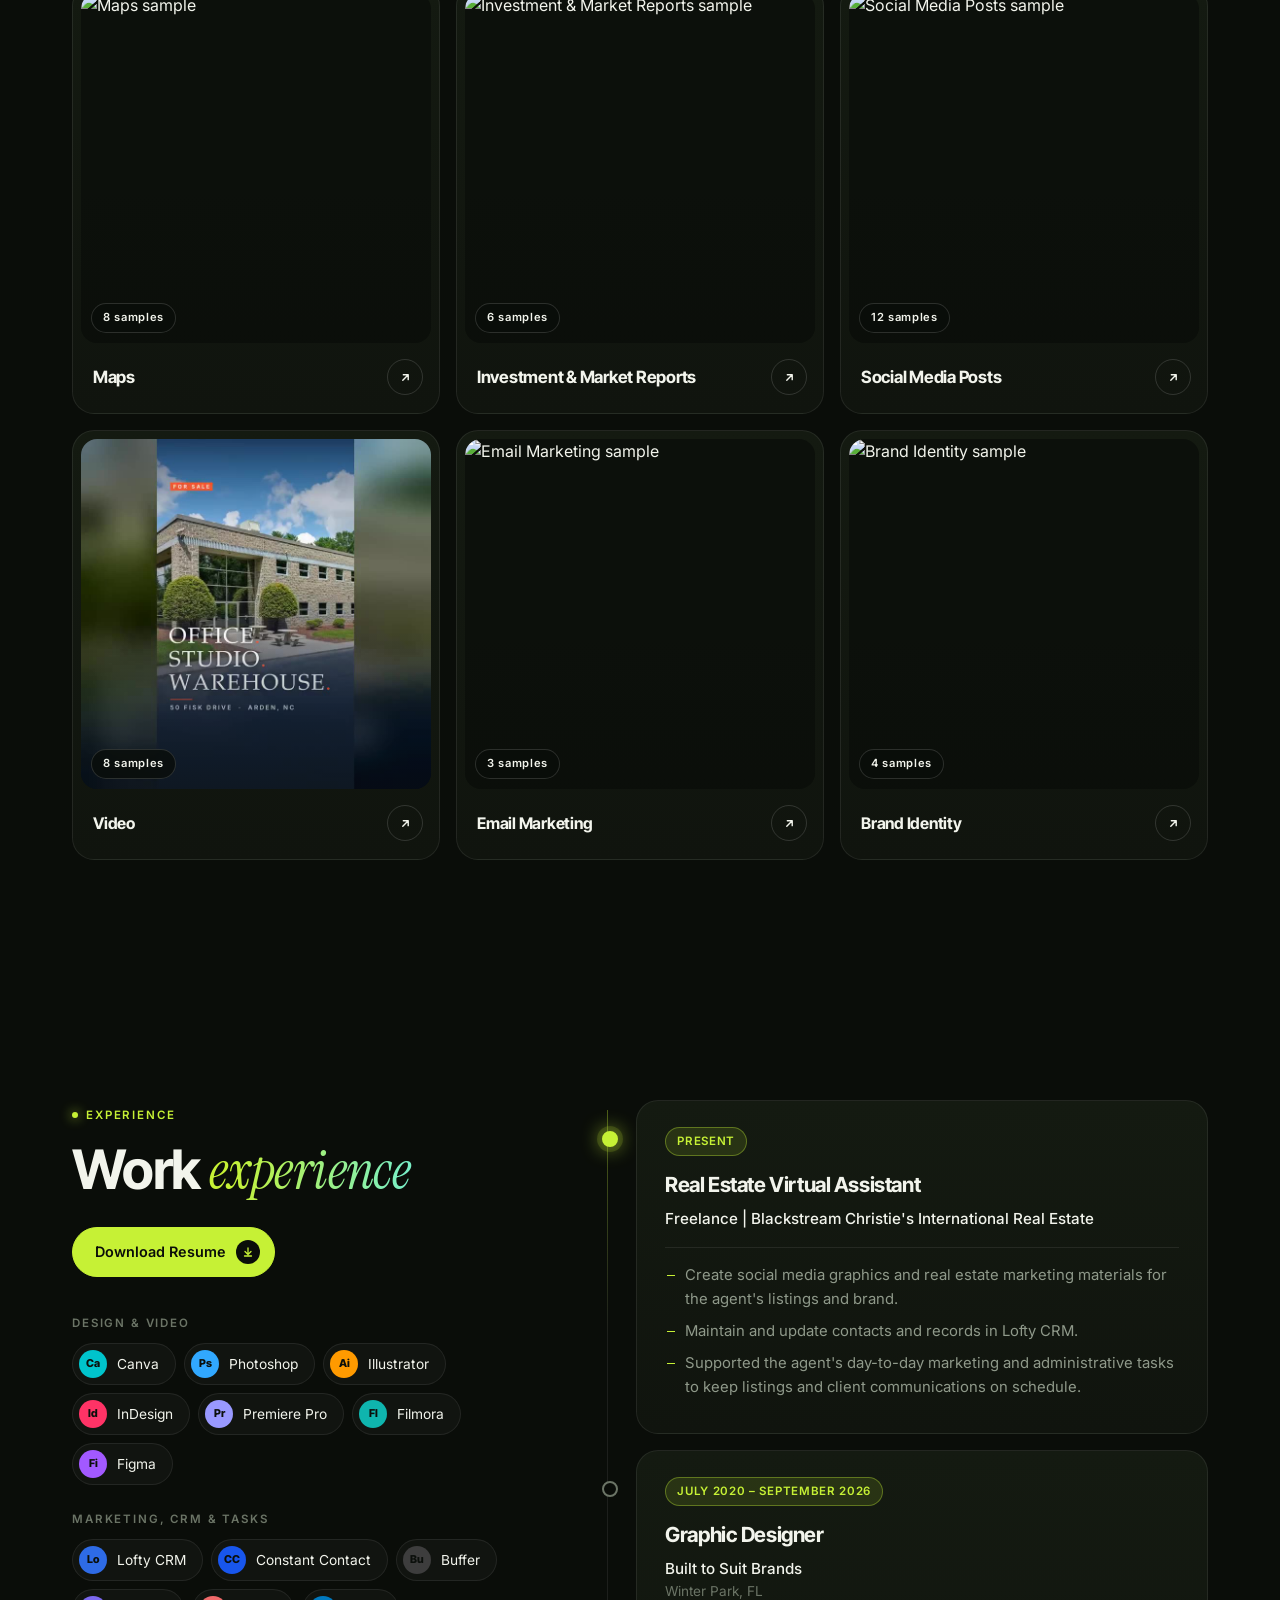
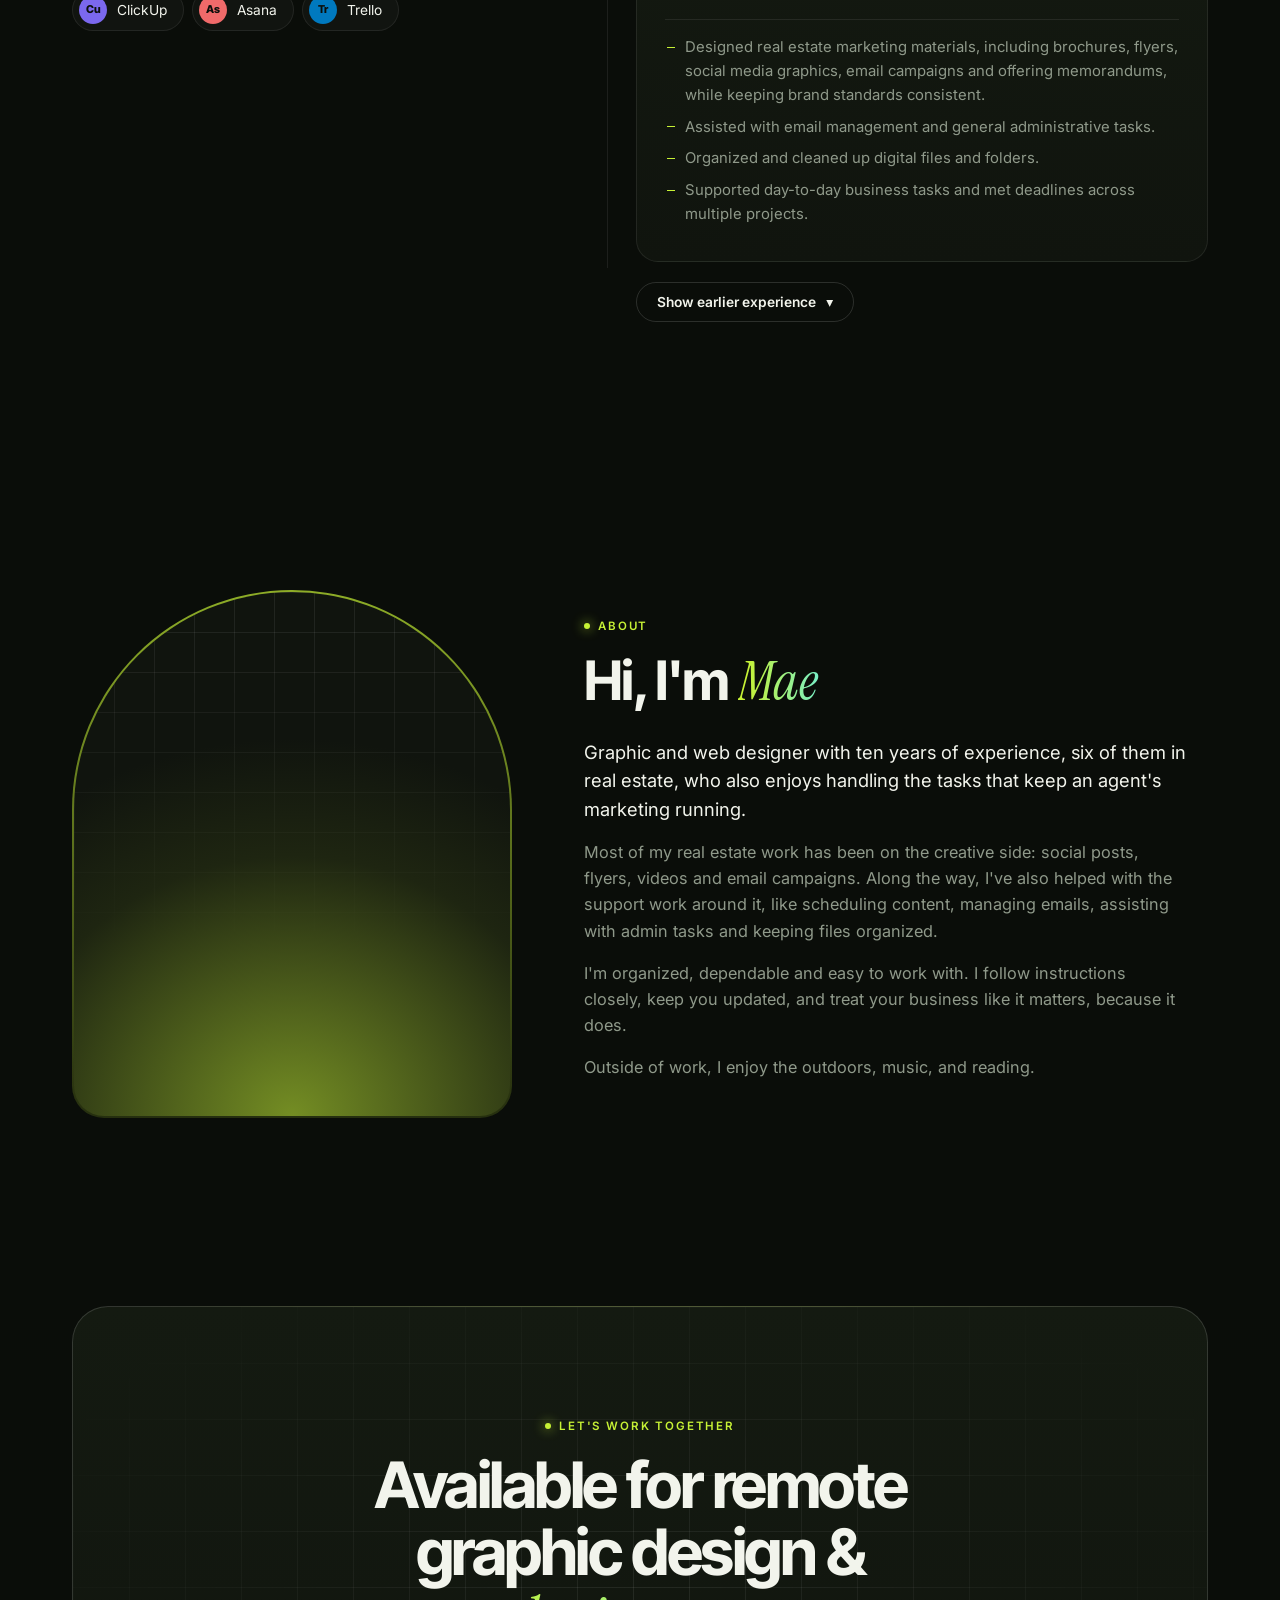
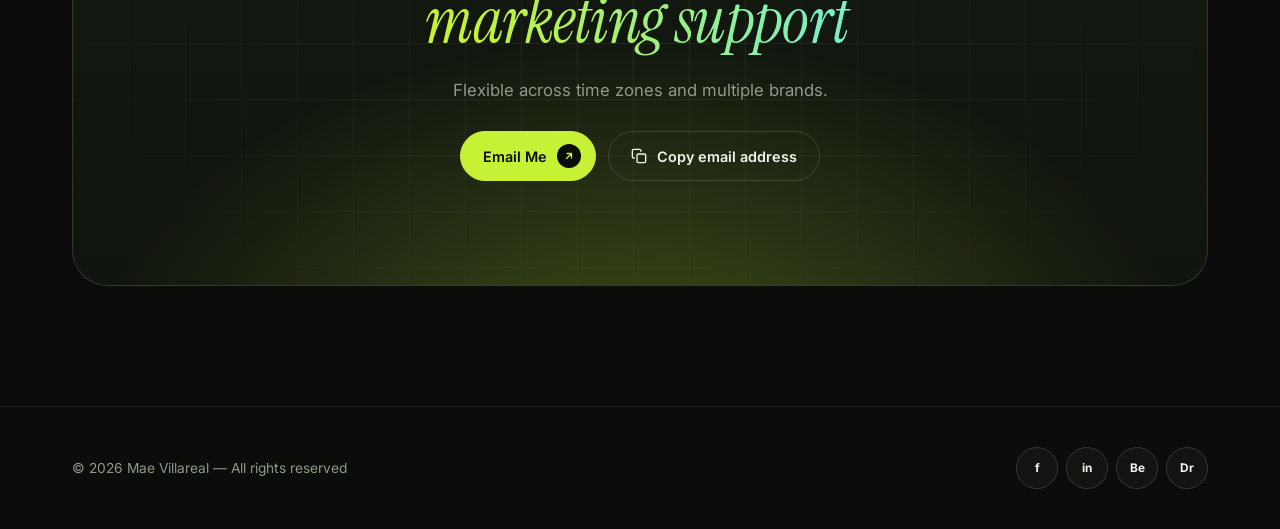
==== commit 01aaab21: "Add featured listing reels, reorder services - Services: new order (Marketing Materials, Social Medi" ====
--- a/index.html
+++ b/index.html
@@ -62,13 +62,63 @@
     <div class="sec-head split rv">
       <div><div class="kicker">Services</div><h2>How I can <em class="s">help</em></h2></div>
     </div>
-    <div class="va-grid"><div class="va-card rv"><span class="va-ic" aria-hidden="true"><svg viewBox="0 0 24 24" fill="none" stroke="currentColor" stroke-width="1.8" stroke-linecap="round" stroke-linejoin="round"><rect x="3" y="3" width="18" height="18" rx="2"/><circle cx="9" cy="9" r="2"/><path d="m21 15-5-5L5 21"/></svg></span><h3>Social Media Content</h3><p>Posts, carousels and stories with copy that fits your brand, so your listings and name stay in front of people.</p><span class="va-tools">Canva · Photoshop · Illustrator</span></div><div class="va-card rv"><span class="va-ic" aria-hidden="true"><svg viewBox="0 0 24 24" fill="none" stroke="currentColor" stroke-width="1.8" stroke-linecap="round" stroke-linejoin="round"><rect x="3" y="5" width="13" height="14" rx="2"/><path d="m16 10 5-3v10l-5-3"/></svg></span><h3>Video Editing</h3><p>Property tours, reels and quick clips edited for social, with clean titles, music and subtitles.</p><span class="va-tools">Premiere Pro · Filmora · Canva</span></div><div class="va-card rv"><span class="va-ic" aria-hidden="true"><svg viewBox="0 0 24 24" fill="none" stroke="currentColor" stroke-width="1.8" stroke-linecap="round" stroke-linejoin="round"><path d="M14 3H6a2 2 0 0 0-2 2v14a2 2 0 0 0 2 2h12a2 2 0 0 0 2-2V9z"/><path d="M14 3v6h6M8 13h8M8 17h5"/></svg></span><h3>Marketing Materials</h3><p>Flyers, postcards, brochures and presentations for listings, open houses and client meetings.</p><span class="va-tools">InDesign · Illustrator · Canva</span></div><div class="va-card rv"><span class="va-ic" aria-hidden="true"><svg viewBox="0 0 24 24" fill="none" stroke="currentColor" stroke-width="1.8" stroke-linecap="round" stroke-linejoin="round"><rect x="2" y="4" width="20" height="16" rx="2"/><path d="m22 7-10 6L2 7"/></svg></span><h3>Email Marketing</h3><p>Newsletters and email campaigns, from layout and design to uploading and scheduling.</p><span class="va-tools">Constant Contact</span></div><div class="va-card rv"><span class="va-ic" aria-hidden="true"><svg viewBox="0 0 24 24" fill="none" stroke="currentColor" stroke-width="1.8" stroke-linecap="round" stroke-linejoin="round"><circle cx="9" cy="7" r="4"/><path d="M3 21v-2a4 4 0 0 1 4-4h4a4 4 0 0 1 4 4v2"/><path d="M16 3.1a4 4 0 0 1 0 7.8M21 21v-2a4 4 0 0 0-3-3.9"/></svg></span><h3>CRM &amp; Admin Support</h3><p>Contacts, pipelines and files kept tidy and up to date, plus the everyday tasks that keep things moving.</p><span class="va-tools">Lofty · ClickUp · Asana · Trello</span></div></div>
+    <div class="va-grid">
+      <div class="va-card rv"><span class="va-ic" aria-hidden="true"><svg viewBox="0 0 24 24" fill="none" stroke="currentColor" stroke-width="1.8" stroke-linecap="round" stroke-linejoin="round"><path d="M14 3H6a2 2 0 0 0-2 2v14a2 2 0 0 0 2 2h12a2 2 0 0 0 2-2V9z"/><path d="M14 3v6h6M8 13h8M8 17h5"/></svg></span><h3>Marketing Materials</h3><p>Flyers, postcards, brochures and presentations for listings, open houses and client meetings.</p><span class="va-tools">InDesign · Illustrator · Canva</span></div>
+      <div class="va-card rv"><span class="va-ic" aria-hidden="true"><svg viewBox="0 0 24 24" fill="none" stroke="currentColor" stroke-width="1.8" stroke-linecap="round" stroke-linejoin="round"><rect x="3" y="3" width="18" height="18" rx="2"/><circle cx="9" cy="9" r="2"/><path d="m21 15-5-5L5 21"/></svg></span><h3>Social Media Content</h3><p>Posts, carousels and stories with copy that fits your brand, so your listings and name stay in front of people.</p><span class="va-tools">Canva · Photoshop · Illustrator</span></div>
+      <div class="va-card rv"><span class="va-ic" aria-hidden="true"><svg viewBox="0 0 24 24" fill="none" stroke="currentColor" stroke-width="1.8" stroke-linecap="round" stroke-linejoin="round"><rect x="3" y="5" width="13" height="14" rx="2"/><path d="m16 10 5-3v10l-5-3"/></svg></span><h3>Video Editing</h3><p>Property tours, reels and quick clips edited for social, with clean titles, music and subtitles.</p><span class="va-tools">Premiere Pro · Filmora · Canva</span></div>
+      <div class="va-card rv"><span class="va-ic" aria-hidden="true"><svg viewBox="0 0 24 24" fill="none" stroke="currentColor" stroke-width="1.8" stroke-linecap="round" stroke-linejoin="round"><rect x="2" y="4" width="20" height="16" rx="2"/><path d="m22 7-10 6L2 7"/></svg></span><h3>Email Marketing</h3><p>Newsletters and email campaigns, from layout and design to uploading and scheduling.</p><span class="va-tools">Constant Contact</span></div>
+      <div class="va-card rv"><span class="va-ic" aria-hidden="true"><svg viewBox="0 0 24 24" fill="none" stroke="currentColor" stroke-width="1.8" stroke-linecap="round" stroke-linejoin="round"><rect x="5" y="4" width="14" height="17" rx="2"/><path d="M9 4V3h6v1M9 12l2 2 4-4M9 17h6"/></svg></span><h3>Admin Support</h3><p>Email management, organized files and folders, plus the everyday tasks that keep listings and client communications on schedule.</p><span class="va-tools">ClickUp · Asana · Trello</span></div>
+    </div>
   </section>
 
   <section id="work">
     <div class="sec-head split rv">
       <div><div class="kicker">Portfolio</div><h2>What I <em class="s">design</em></h2></div>
     </div>
+
+    <!-- featured: short-form listing reels -->
+    <div class="reels rv">
+      <div class="reels-info">
+        <span class="reels-badge"><i></i>Featured · Short-form video</span>
+        <h3>Listing <em class="s">reels</em></h3>
+        <p>Vertical motion-graphic videos for commercial listings, with animated stats, floor plans, location maps and agent end cards.</p>
+        <ul class="reels-meta"><li>9:16 vertical</li><li>Under 35 seconds</li><li>Reels, TikTok &amp; Shorts</li></ul>
+      </div>
+      <div class="reels-foot">
+        <span class="reels-hint"><svg viewBox="0 0 24 24" fill="none" stroke="currentColor" stroke-width="2" stroke-linecap="round" stroke-linejoin="round" aria-hidden="true"><path d="M11 5 6 9H2v6h4l5 4z"/><path d="M15.5 8.5a5 5 0 0 1 0 7M19 5a10 10 0 0 1 0 14"/></svg>Tap a reel to play with sound</span>
+        <a class="btn btn-ghost" href="video.html">All video work <span class="ar ne"><svg viewBox="0 0 24 24" fill="none" stroke="currentColor" stroke-width="2.6" stroke-linecap="round" stroke-linejoin="round"><path d="M7 17 17 7M8 7h9v9"/></svg></span></a>
+      </div>
+      <div class="reels-track">
+        <figure class="reel-item rv">
+          <button class="reel" type="button" data-reel="reels" data-src="media/reels/50-fisk-dr-arden.mp4" data-poster="media/reels/50-fisk-dr-arden.jpg" data-title="50 Fisk Dr" data-sub="Office · Studio · Warehouse — Arden, NC" aria-label="Play 50 Fisk Dr reel with sound">
+            <video muted loop playsinline preload="none" poster="media/reels/50-fisk-dr-arden.jpg" data-preview="media/reels/50-fisk-dr-arden-preview.mp4" aria-hidden="true" tabindex="-1"></video>
+            <span class="reel-top"><span class="reel-tag"><span class="eq" aria-hidden="true"><i></i><i></i><i></i></span>Reel 01</span><span class="reel-dur">0:34</span></span>
+            <span class="reel-play" aria-hidden="true"><span class="pi"><svg viewBox="0 0 24 24"><path d="M7 4.5v15l12.5-7.5z" fill="currentColor"/></svg></span>Play with sound</span>
+            <span class="reel-bar" aria-hidden="true"><i></i></span>
+          </button>
+          <figcaption><b>50 Fisk Dr</b><span>Office / studio / warehouse · Arden, NC</span></figcaption>
+        </figure>
+        <figure class="reel-item rv">
+          <button class="reel" type="button" data-reel="reels" data-src="media/reels/1700-s-el-camino-real.mp4" data-poster="media/reels/1700-s-el-camino-real.jpg" data-title="1700 S El Camino Real" data-sub="Office leasing — San Mateo, CA" aria-label="Play 1700 S El Camino Real reel with sound">
+            <video muted loop playsinline preload="none" poster="media/reels/1700-s-el-camino-real.jpg" data-preview="media/reels/1700-s-el-camino-real-preview.mp4" aria-hidden="true" tabindex="-1"></video>
+            <span class="reel-top"><span class="reel-tag"><span class="eq" aria-hidden="true"><i></i><i></i><i></i></span>Reel 02</span><span class="reel-dur">0:27</span></span>
+            <span class="reel-play" aria-hidden="true"><span class="pi"><svg viewBox="0 0 24 24"><path d="M7 4.5v15l12.5-7.5z" fill="currentColor"/></svg></span>Play with sound</span>
+            <span class="reel-bar" aria-hidden="true"><i></i></span>
+          </button>
+          <figcaption><b>1700 S El Camino Real</b><span>Office leasing · San Mateo, CA</span></figcaption>
+        </figure>
+        <figure class="reel-item rv">
+          <button class="reel" type="button" data-reel="reels" data-src="media/reels/the-peaks-asheville.mp4" data-poster="media/reels/the-peaks-asheville.jpg" data-title="The Peaks" data-sub="Retail investment — Asheville, NC" aria-label="Play The Peaks reel with sound">
+            <video muted loop playsinline preload="none" poster="media/reels/the-peaks-asheville.jpg" data-preview="media/reels/the-peaks-asheville-preview.mp4" aria-hidden="true" tabindex="-1"></video>
+            <span class="reel-top"><span class="reel-tag"><span class="eq" aria-hidden="true"><i></i><i></i><i></i></span>Reel 03</span><span class="reel-dur">0:30</span></span>
+            <span class="reel-play" aria-hidden="true"><span class="pi"><svg viewBox="0 0 24 24"><path d="M7 4.5v15l12.5-7.5z" fill="currentColor"/></svg></span>Play with sound</span>
+            <span class="reel-bar" aria-hidden="true"><i></i></span>
+          </button>
+          <figcaption><b>The Peaks</b><span>Retail investment · Asheville, NC</span></figcaption>
+        </figure>
+      </div>
+    </div>
+
     <div class="cat-grid">
       <a class="cat-card rv" href="https://maevillareal.github.io/cre-portfolio-2026/services/offering-memorandums.html" target="_blank" rel="noopener">
         <div class="thumb"><img src="https://maevillareal.github.io/cre-portfolio-2026/images/featured/21-Commercial-Thumbnail.jpg" alt="Offering Memorandums sample" loading="lazy"><span class="count">11 samples</span></div>
@@ -99,7 +149,7 @@
         <div class="body"><h3>Social Media Posts</h3><span class="go" aria-hidden="true"><svg viewBox="0 0 24 24" fill="none" stroke="currentColor" stroke-width="2.6" stroke-linecap="round" stroke-linejoin="round"><path d="M7 17 17 7M8 7h9v9"/></svg></span></div>
       </a>
       <a class="cat-card rv" href="video.html">
-        <div class="thumb"><img src="https://drive.google.com/thumbnail?id=1GVd7oThmNQJEZ3GuLxPDqh9U0F1YfQLA&amp;sz=w800" alt="Video sample" loading="lazy"><span class="count">5 samples</span></div>
+        <div class="thumb"><video muted loop playsinline preload="none" poster="media/reels/video-card-loop.jpg" data-preview="media/reels/video-card-loop.mp4" aria-label="Video samples preview"></video><span class="count">8 samples</span></div>
         <div class="body"><h3>Video</h3><span class="go" aria-hidden="true"><svg viewBox="0 0 24 24" fill="none" stroke="currentColor" stroke-width="2.6" stroke-linecap="round" stroke-linejoin="round"><path d="M7 17 17 7M8 7h9v9"/></svg></span></div>
       </a>
       <a class="cat-card rv" href="https://maevillareal.github.io/cre-portfolio-2026/services/email-marketing.html" target="_blank" rel="noopener">
@@ -215,6 +265,21 @@
   <button class="lb-next" aria-label="Next">&#8250;</button>
   <div class="lb-cap"></div>
 </div>
+<div class="vt" id="vt" role="dialog" aria-modal="true" aria-label="Video player">
+  <div class="vt-amb" aria-hidden="true"></div>
+  <div class="vt-inner">
+    <div class="vt-head">
+      <div class="vt-cap"><span class="vt-k"></span><b></b><span class="vt-sub"></span></div>
+      <div class="vt-nav">
+        <button class="vt-btn vt-prev" type="button" aria-label="Previous video">&#8249;</button>
+        <span class="vt-count"></span>
+        <button class="vt-btn vt-next" type="button" aria-label="Next video">&#8250;</button>
+        <button class="vt-btn vt-close" type="button" aria-label="Close video">&times;</button>
+      </div>
+    </div>
+    <div class="vt-stage"><video controls playsinline preload="none"></video></div>
+  </div>
+</div>
 <script src="assets/site.js"></script>
 </body>
 </html>
--- a/assets/site.css
+++ b/assets/site.css
@@ -393,3 +393,96 @@
 @media(max-width:480px){.ws-grid{gap:10px}.ws-card{padding:6px;border-radius:14px}.ws-cap h3{font-size:.86rem}}
 
 .see-more[hidden]{display:none}
+
+/* ---------- featured reels (portfolio first row) ---------- */
+.reels{display:grid;grid-template-columns:minmax(260px,1fr) minmax(0,2.55fr);grid-template-rows:1fr auto;grid-template-areas:"info track" "foot track";gap:8px;margin-bottom:16px;padding:8px;
+  border:1px solid var(--line);border-radius:var(--radius);position:relative;overflow:hidden;
+  background:radial-gradient(70% 90% at 0% 0%,rgba(198,241,53,.09),transparent 65%),linear-gradient(180deg,var(--panel-2),var(--panel))}
+.reels-info{grid-area:info;display:flex;flex-direction:column;align-items:flex-start;gap:16px;padding:26px 20px 8px 22px;min-width:0}
+.reels-badge{display:inline-flex;align-items:center;gap:9px;font-size:.66rem;font-weight:600;letter-spacing:.14em;text-transform:uppercase;
+  color:var(--bg);background:var(--lime);border-radius:100px;padding:6px 12px 6px 10px}
+.reels-badge i{width:6px;height:6px;border-radius:50%;background:var(--bg);position:relative}
+.reels-badge i::after{content:'';position:absolute;inset:-4px;border-radius:50%;border:1px solid var(--bg);animation:ping 2s var(--ease) infinite}
+.reels-info h3{font-size:clamp(2rem,3.2vw,2.6rem);letter-spacing:-.04em;line-height:1;margin-top:4px}
+.reels-info p{color:var(--grey);font-size:.95rem;line-height:1.55}
+.reels-meta{list-style:none;display:flex;flex-wrap:wrap;gap:6px}
+.reels-meta li{font-size:.74rem;color:var(--white);border:1px solid var(--line-2);border-radius:100px;padding:5px 11px;background:rgba(255,255,255,.03)}
+.reels-foot{grid-area:foot;display:flex;flex-direction:column;align-items:flex-start;gap:16px;padding:8px 20px 22px 22px}
+.reels-hint{display:inline-flex;align-items:center;gap:8px;font-size:.8rem;color:var(--grey)}
+.reels-hint svg{width:16px;height:16px;color:var(--lime)}
+.reels-track{grid-area:track;display:grid;grid-template-columns:repeat(3,minmax(0,1fr));gap:8px;min-width:0}
+.reel-item{margin:0;min-width:0;display:flex;flex-direction:column}
+.reel{position:relative;display:block;width:100%;aspect-ratio:9/16;padding:0;border:0;border-radius:16px;overflow:hidden;isolation:isolate;
+  background:#0c100b;color:var(--white);font:inherit;text-align:left;cursor:pointer}
+.reel video{position:absolute;inset:0;width:100%;height:100%;object-fit:cover;transition:transform .9s var(--ease),filter .45s}
+.reel::after{content:'';position:absolute;inset:0;z-index:1;pointer-events:none;
+  background:linear-gradient(180deg,rgba(10,13,9,.5),transparent 16%,transparent 78%,rgba(10,13,9,.72))}
+.reel-top{position:absolute;top:10px;left:10px;right:10px;z-index:2;display:flex;justify-content:space-between;align-items:center;gap:6px}
+.reel-tag,.reel-dur{display:inline-flex;align-items:center;gap:7px;font-size:.62rem;font-weight:600;letter-spacing:.12em;text-transform:uppercase;
+  background:rgba(10,13,9,.72);border:1px solid var(--line-2);border-radius:100px;padding:5px 10px;backdrop-filter:blur(8px);-webkit-backdrop-filter:blur(8px)}
+.reel-dur{letter-spacing:.03em;font-variant-numeric:tabular-nums}
+.eq{display:inline-flex;align-items:flex-end;gap:2px;height:10px}
+.eq i{width:2px;height:100%;border-radius:2px;background:var(--lime);transform-origin:bottom;transform:scaleY(.35)}
+.reel.is-playing .eq i{animation:eq .9s ease-in-out infinite}
+.reel.is-playing .eq i:nth-child(2){animation-delay:-.35s}
+.reel.is-playing .eq i:nth-child(3){animation-delay:-.6s}
+@keyframes eq{0%,100%{transform:scaleY(.3)}50%{transform:scaleY(1)}}
+.reel-play{position:absolute;left:10px;bottom:18px;z-index:2;display:inline-flex;align-items:center;gap:9px;font-size:.76rem;font-weight:600;
+  padding:4px 13px 4px 4px;border-radius:100px;background:rgba(10,13,9,.72);border:1px solid var(--line-2);backdrop-filter:blur(8px);-webkit-backdrop-filter:blur(8px);
+  transition:background .3s,color .3s,border-color .3s,transform .4s var(--ease)}
+.reel-play .pi{width:26px;height:26px;border-radius:50%;background:var(--lime);color:var(--bg);display:flex;align-items:center;justify-content:center;transition:background .3s,color .3s}
+.reel-play .pi svg{width:11px;height:11px;margin-left:1px}
+.reel-bar{position:absolute;left:10px;right:10px;bottom:9px;height:2px;border-radius:2px;background:rgba(255,255,255,.18);z-index:2;overflow:hidden}
+.reel-bar i{position:absolute;inset:0;border-radius:inherit;background:linear-gradient(90deg,var(--lime),var(--mint));transform-origin:left;transform:scaleX(0)}
+.reel:hover video{transform:scale(1.04)}
+.reel:hover .reel-play,.reel:focus-visible .reel-play{background:var(--lime);border-color:var(--lime);color:var(--bg);transform:translateY(-2px)}
+.reel:hover .reel-play .pi,.reel:focus-visible .reel-play .pi{background:var(--bg);color:var(--lime)}
+@media(hover:hover){.reels-track:hover .reel-item:not(:hover) .reel video{filter:brightness(.5) saturate(.7)}}
+.reel-item figcaption{display:flex;flex-direction:column;gap:2px;padding:12px 6px 6px;min-width:0}
+.reel-item figcaption b{font-family:var(--display);font-size:1rem;font-weight:600;letter-spacing:-.01em;line-height:1.25}
+.reel-item figcaption span{color:var(--grey);font-size:.82rem;white-space:nowrap;overflow:hidden;text-overflow:ellipsis}
+@media(max-width:1060px){
+  .reels{grid-template-columns:1fr;grid-template-rows:auto;grid-template-areas:"info" "track" "foot"}
+  .reels-info{padding:22px 16px 14px}
+  .reels-info h3{font-size:clamp(1.8rem,5vw,2.3rem)}
+  .reels-foot{flex-direction:row;flex-wrap:wrap;align-items:center;justify-content:space-between;padding:10px 8px 6px 10px}
+}
+@media(max-width:560px){
+  .reels-info{padding:18px 10px 10px;gap:14px}
+  .reels-foot{padding:6px 2px 2px 6px;gap:12px}
+  .reels-track{display:flex;overflow-x:auto;scroll-snap-type:x mandatory;scroll-padding:0 8px;gap:8px;margin:0 -8px;padding:0 8px 2px;
+    scrollbar-width:none;-webkit-overflow-scrolling:touch;overscroll-behavior-x:contain}
+  .reels-track::-webkit-scrollbar{display:none}
+  .reel-item{flex:0 0 70%;scroll-snap-align:start}
+  .reels-foot .btn{padding-top:10px;padding-bottom:10px}
+}
+
+/* live video thumbnails on category cards */
+.cat-card .thumb video{width:100%;height:100%;object-fit:cover;object-position:50% 0;display:block;transition:transform .9s var(--ease)}
+.cat-card:hover .thumb video{transform:scale(1.05)}
+
+/* ---------- video theater (reels) ---------- */
+.vt{position:fixed;inset:0;z-index:110;display:none;align-items:center;justify-content:center;padding:16px;overflow:hidden;
+  background:rgba(5,7,4,.9);backdrop-filter:blur(12px);-webkit-backdrop-filter:blur(12px)}
+.vt.open{display:flex;animation:fade .3s ease}
+.vt-amb{position:absolute;inset:-12%;background:center/cover no-repeat;filter:blur(90px) saturate(1.5);opacity:.42;pointer-events:none;transition:background-image .5s}
+.vt-inner{position:relative;display:flex;flex-direction:column;align-items:center;justify-content:center;gap:12px}
+.vt-head{width:0;min-width:100%;display:flex;align-items:center;justify-content:space-between;gap:12px}
+.vt-cap{display:flex;flex-direction:column;min-width:0;line-height:1.3}
+.vt-k{color:var(--lime);font-size:.64rem;font-weight:600;letter-spacing:.16em;text-transform:uppercase;margin-bottom:3px}
+.vt-cap b{font-family:var(--display);font-size:1.05rem;font-weight:600;letter-spacing:-.01em;white-space:nowrap;overflow:hidden;text-overflow:ellipsis}
+.vt-sub{color:var(--grey);font-size:.8rem;white-space:nowrap;overflow:hidden;text-overflow:ellipsis}
+.vt-nav{display:flex;align-items:center;gap:6px;flex-shrink:0}
+.vt-count{font-size:.78rem;color:var(--grey);font-variant-numeric:tabular-nums;min-width:38px;text-align:center}
+.vt-btn{width:40px;height:40px;border-radius:50%;background:rgba(255,255,255,.06);border:1px solid var(--line-2);color:var(--white);
+  font:inherit;font-size:1.3rem;line-height:1;cursor:pointer;display:inline-flex;align-items:center;justify-content:center;transition:background .2s,color .2s,border-color .2s}
+.vt-btn:hover{background:var(--lime);color:var(--bg);border-color:var(--lime)}
+.vt-btn:disabled{opacity:.35;pointer-events:none}
+.vt-close{margin-left:6px}
+.vt-stage{position:relative;aspect-ratio:9/16;width:min(calc(100vw - 32px),calc((100vh - 96px) * 9 / 16),640px);width:min(calc(100vw - 32px),calc((100dvh - 96px) * 9 / 16),640px);border-radius:22px;overflow:hidden;background:#000;
+  border:1px solid var(--line-2);box-shadow:0 40px 120px -30px rgba(198,241,53,.35),0 30px 80px -20px #000}
+.vt-stage video{width:100%;height:100%;object-fit:contain;display:block;background:#000}
+@media(max-width:520px){.vt{padding:10px}.vt-stage{width:min(calc(100vw - 20px),calc((100vh - 84px) * 9 / 16));width:min(calc(100vw - 20px),calc((100dvh - 84px) * 9 / 16));border-radius:18px}.vt-btn{width:36px;height:36px}.vt-count{display:none}.vt-close{margin-left:2px}}
+.reels-solo{grid-template-columns:1fr;grid-template-rows:auto;grid-template-areas:"track"}
+.reels-solo .reels-track{max-width:980px;width:100%;margin:0 auto}
+@media(max-width:560px){.reels-solo .reels-track{margin:0 -8px;width:auto;max-width:none}}
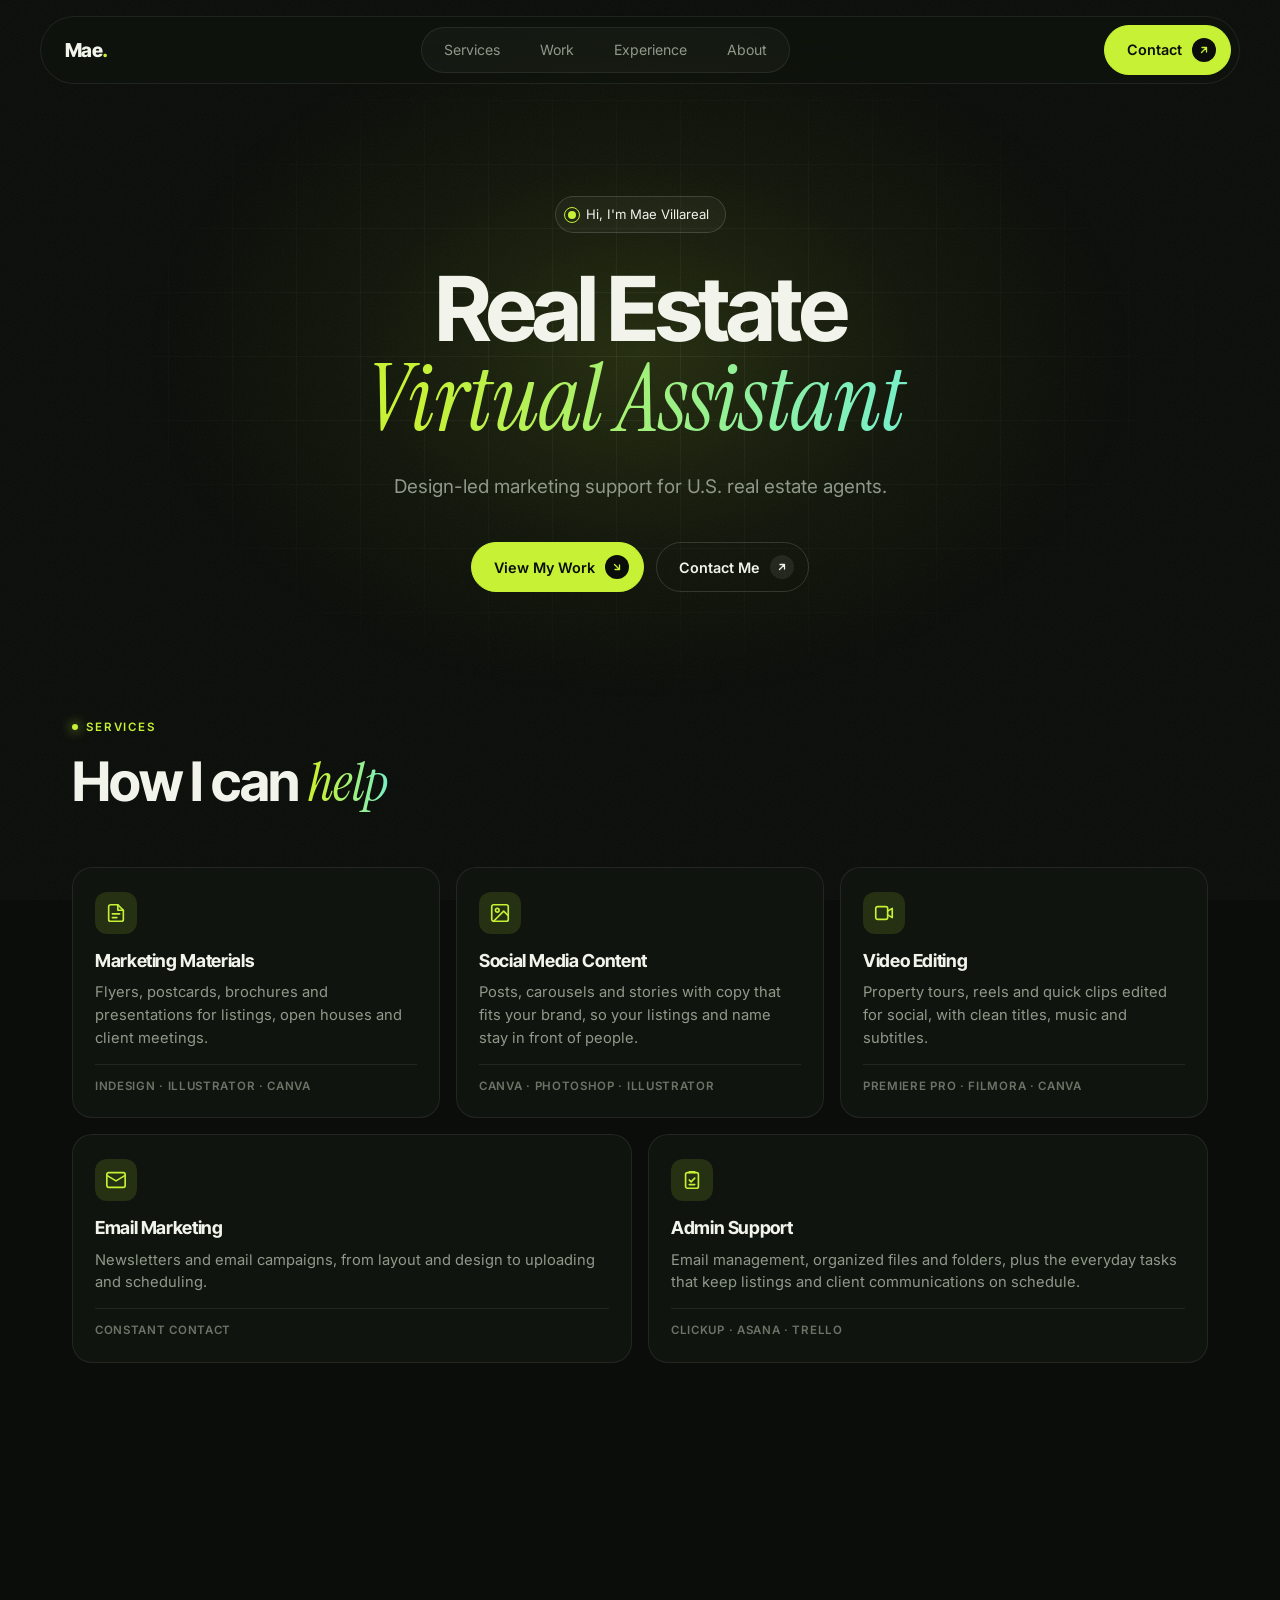
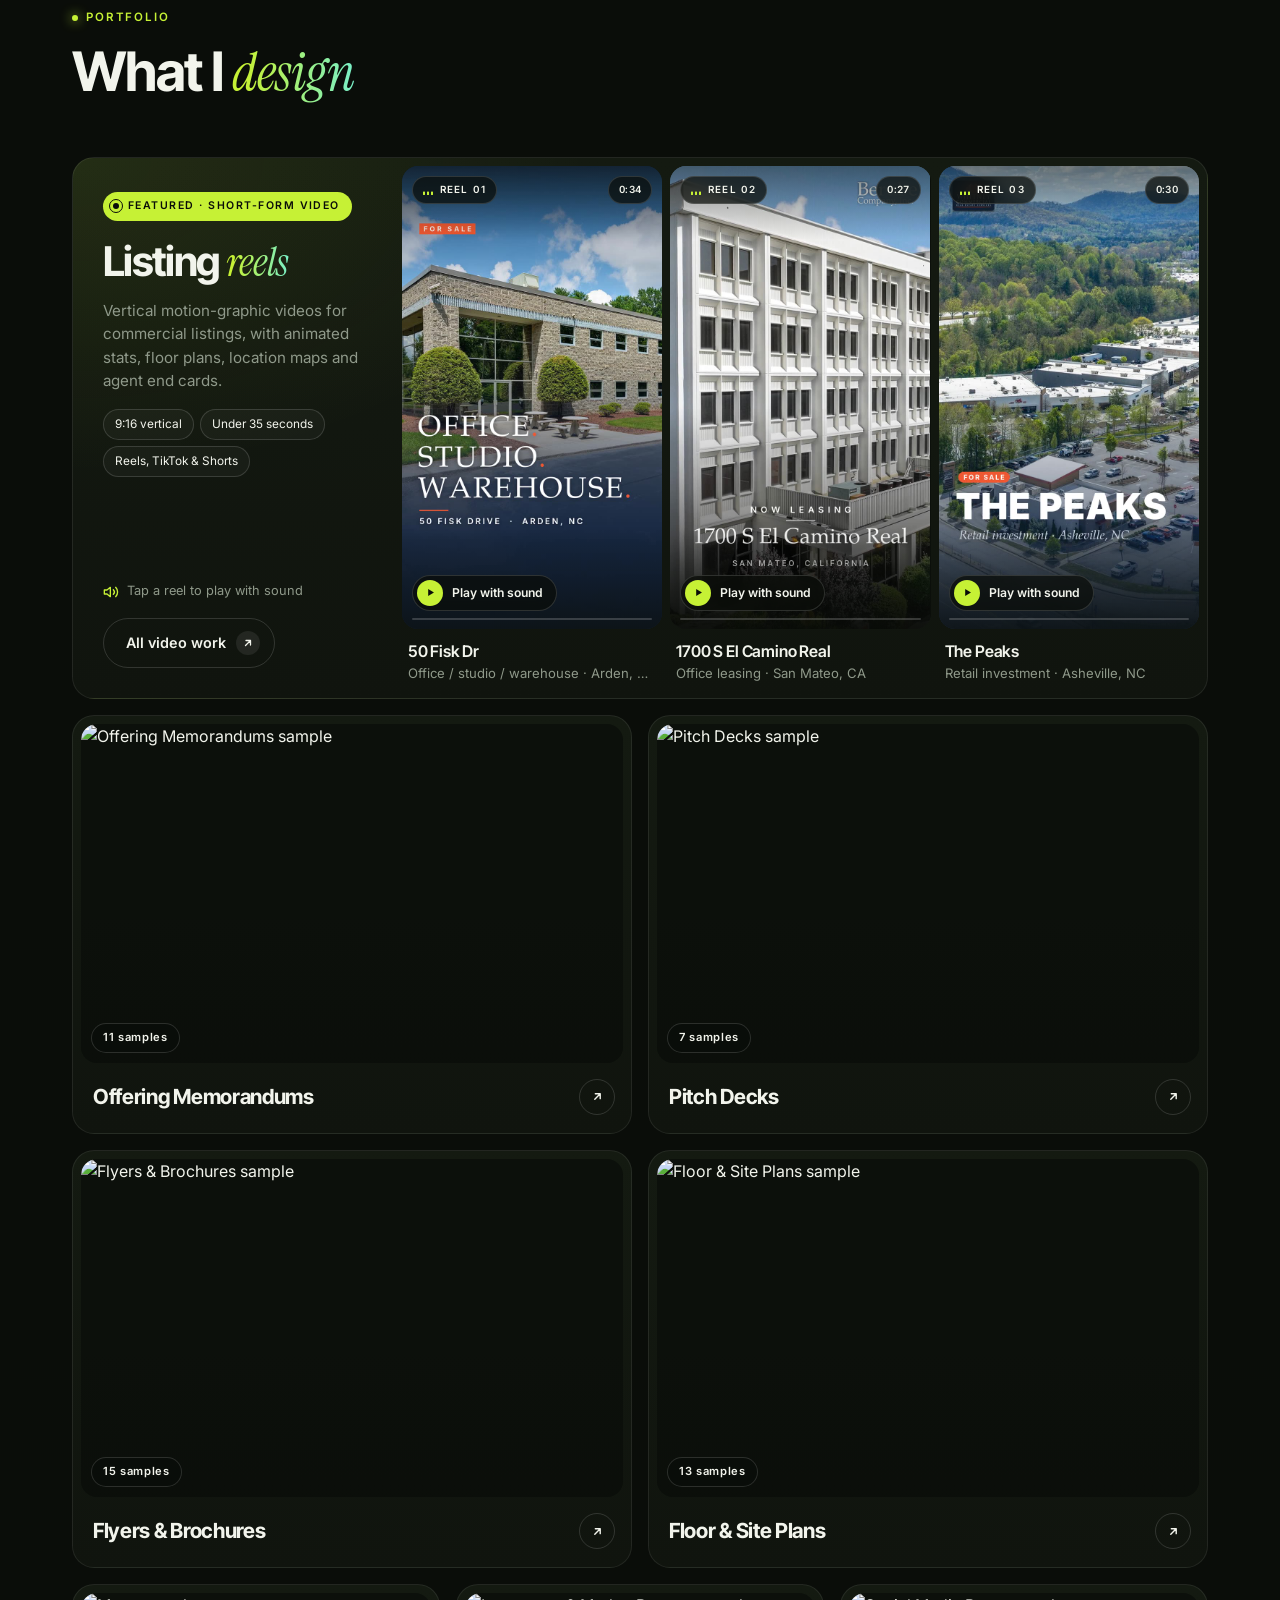
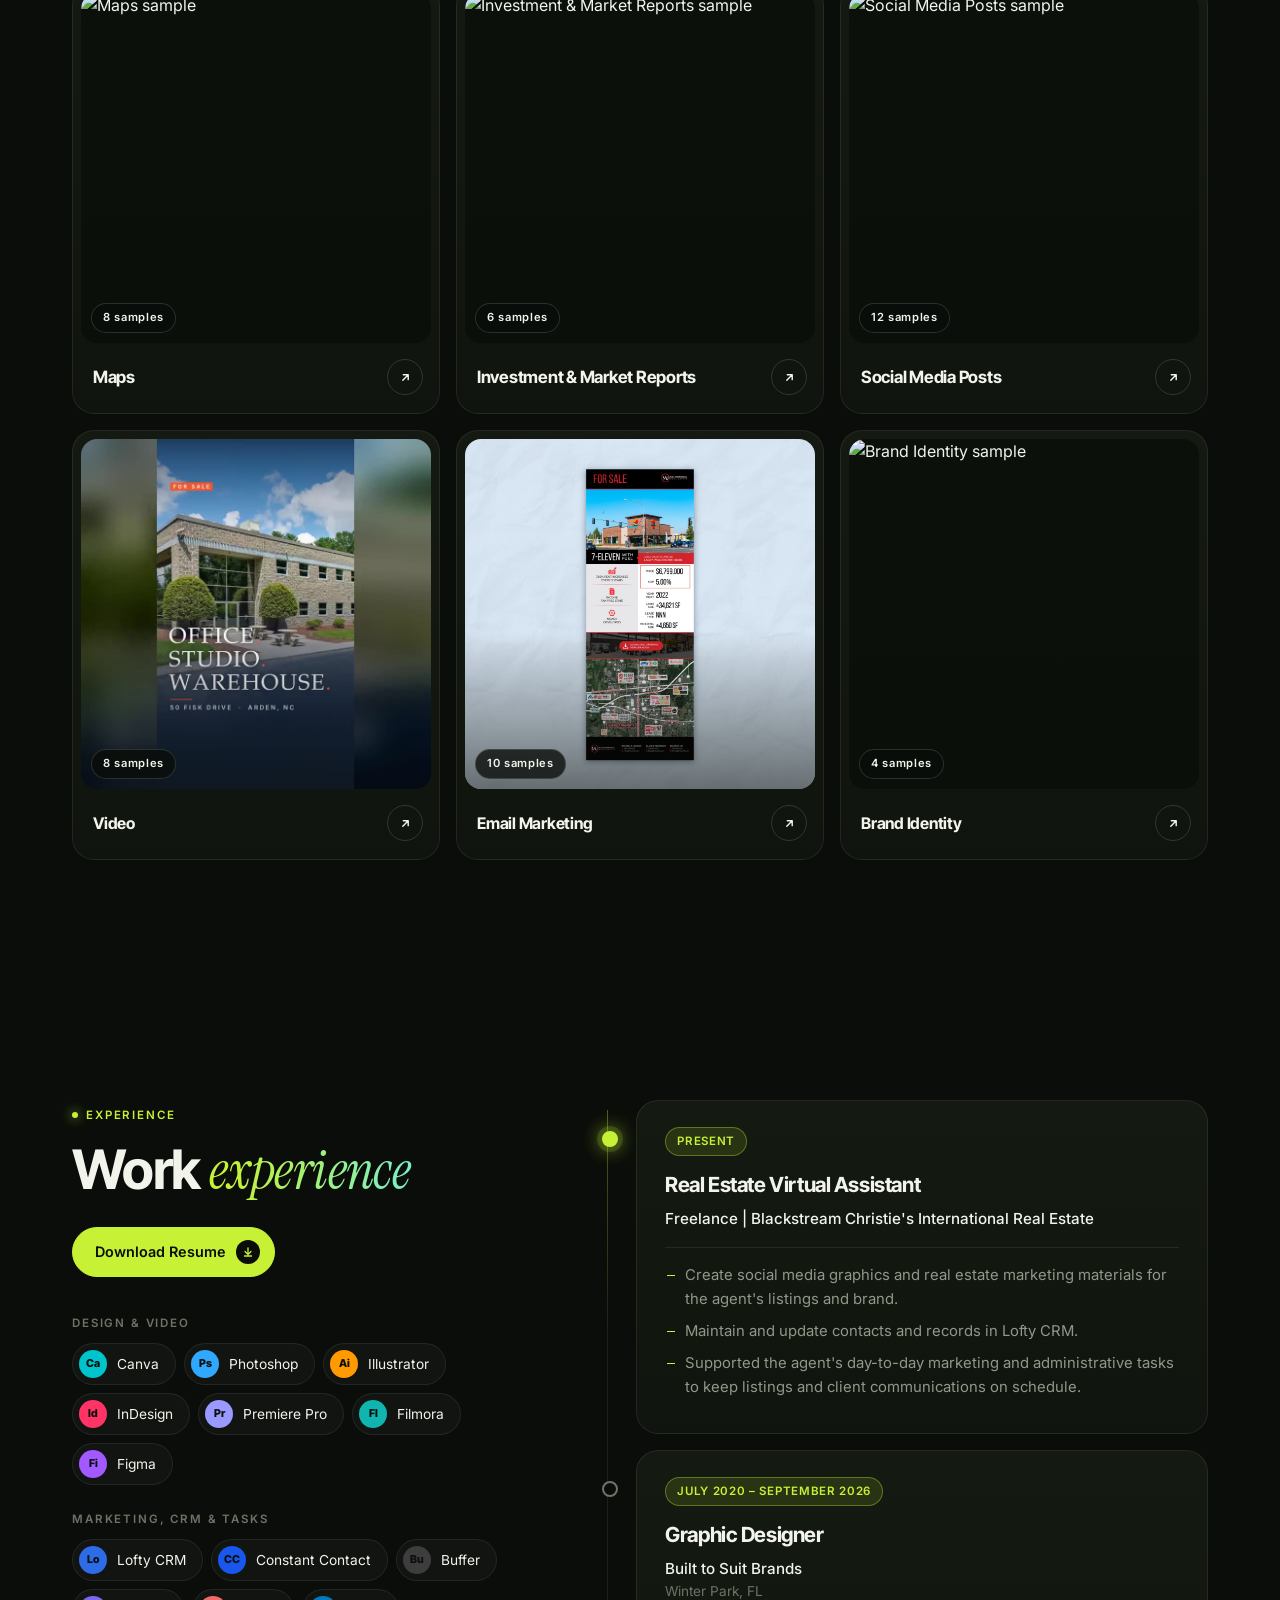
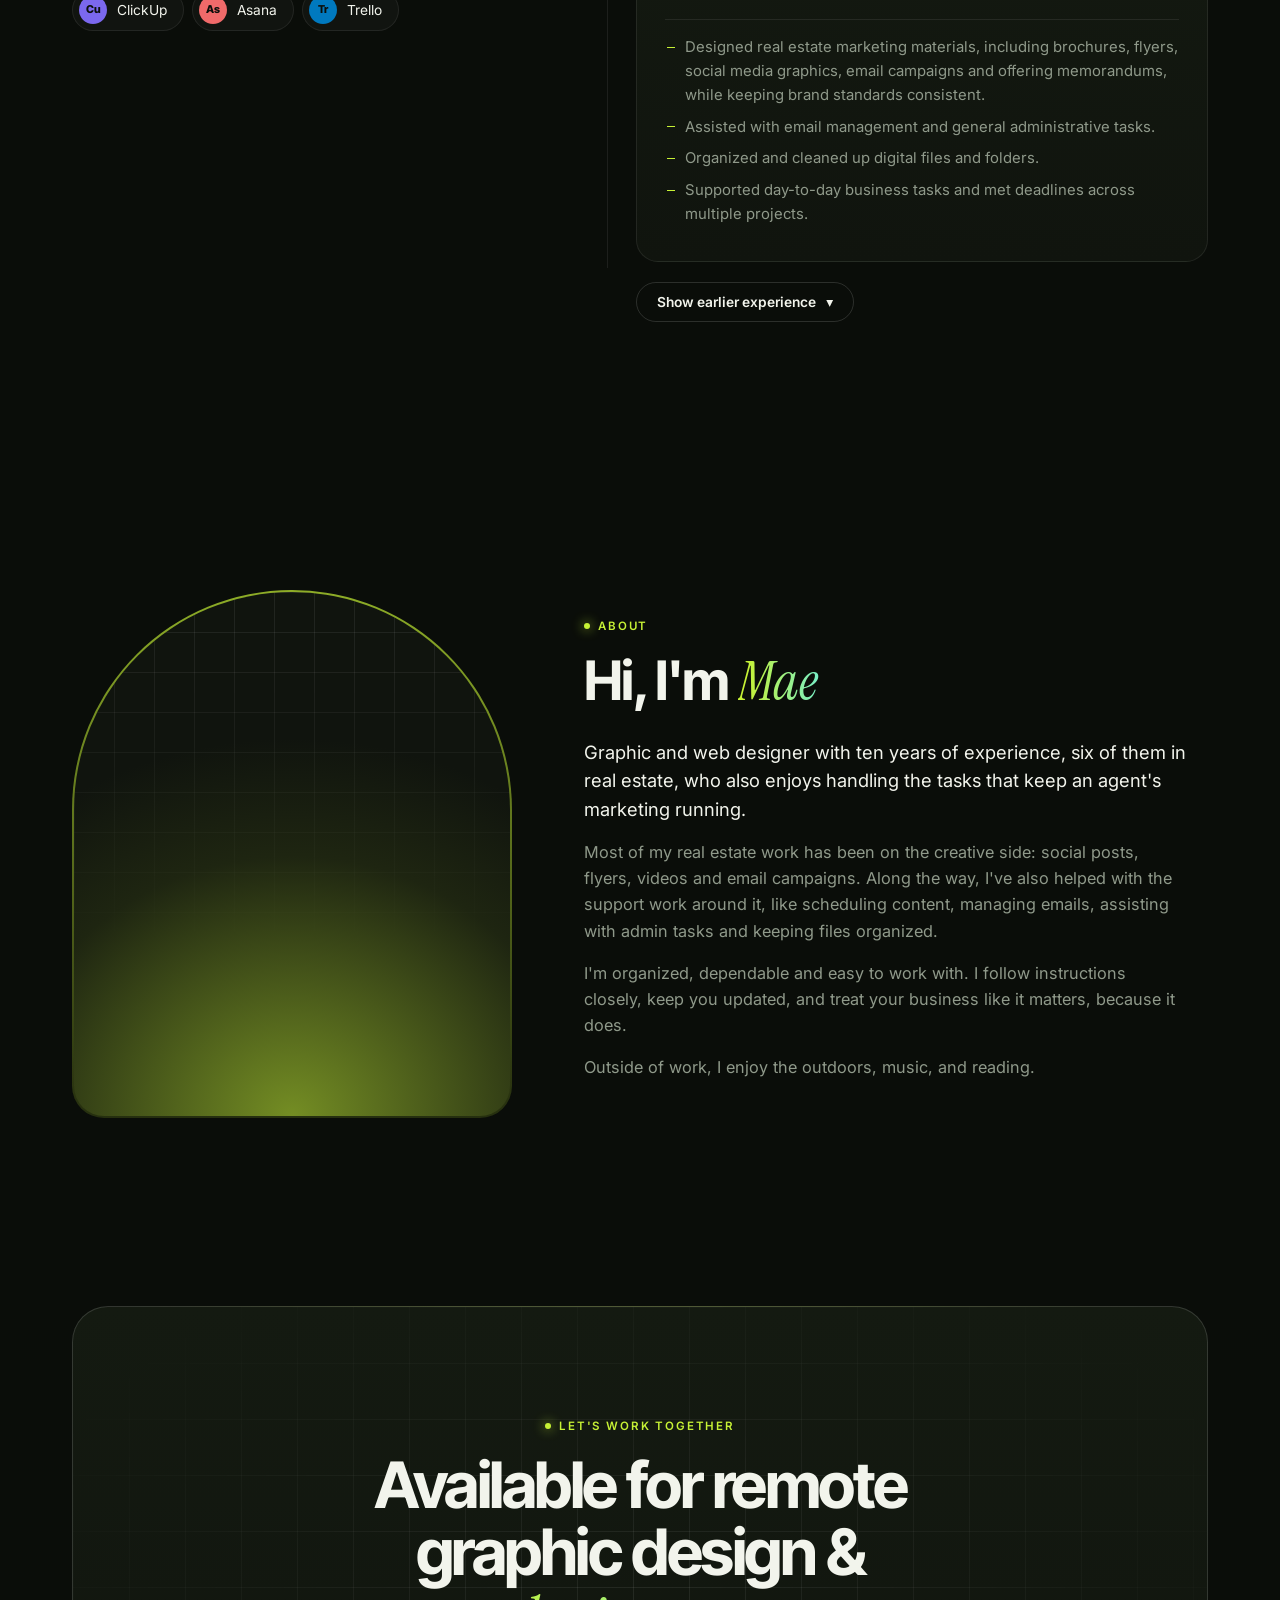
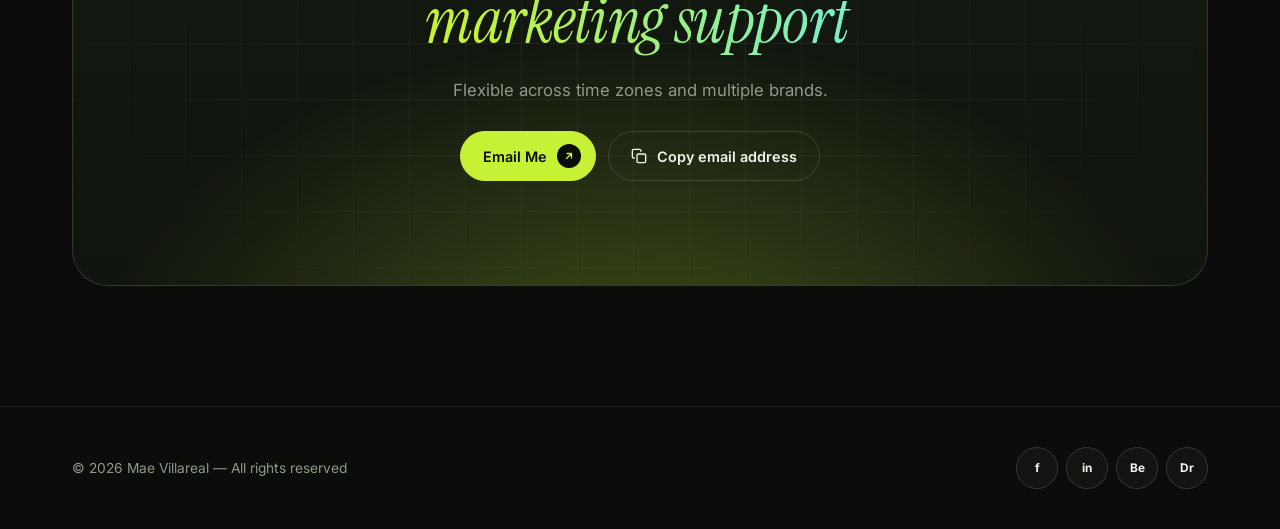
==== commit 8dd531de: "Add Email Marketing page with paper mockups - New email-marketing.html: 7 new CRE email designs plus" ====
--- a/index.html
+++ b/index.html
@@ -152,8 +152,8 @@
         <div class="thumb"><video muted loop playsinline preload="none" poster="media/reels/video-card-loop.jpg" data-preview="media/reels/video-card-loop.mp4" aria-label="Video samples preview"></video><span class="count">8 samples</span></div>
         <div class="body"><h3>Video</h3><span class="go" aria-hidden="true"><svg viewBox="0 0 24 24" fill="none" stroke="currentColor" stroke-width="2.6" stroke-linecap="round" stroke-linejoin="round"><path d="M7 17 17 7M8 7h9v9"/></svg></span></div>
       </a>
-      <a class="cat-card rv" href="https://maevillareal.github.io/cre-portfolio-2026/services/email-marketing.html" target="_blank" rel="noopener">
-        <div class="thumb"><img src="https://ucarecdn.com/d17a5e6f-bef3-451f-81bc-9e21f1a71fec/BerubeCoInceblast.jpg" alt="Email Marketing sample" loading="lazy"><span class="count">3 samples</span></div>
+      <a class="cat-card rv" href="email-marketing.html">
+        <div class="thumb"><img src="media/email/7-eleven-lacey.jpg" alt="Email Marketing sample" loading="lazy"><span class="count">10 samples</span></div>
         <div class="body"><h3>Email Marketing</h3><span class="go" aria-hidden="true"><svg viewBox="0 0 24 24" fill="none" stroke="currentColor" stroke-width="2.6" stroke-linecap="round" stroke-linejoin="round"><path d="M7 17 17 7M8 7h9v9"/></svg></span></div>
       </a>
       <a class="cat-card rv" href="https://maevillareal.github.io/cre-portfolio-2026/services/brand-identity.html" target="_blank" rel="noopener">
--- a/assets/site.css
+++ b/assets/site.css
@@ -486,3 +486,28 @@
 .reels-solo{grid-template-columns:1fr;grid-template-rows:auto;grid-template-areas:"track"}
 .reels-solo .reels-track{max-width:980px;width:100%;margin:0 auto}
 @media(max-width:560px){.reels-solo .reels-track{margin:0 -8px;width:auto;max-width:none}}
+
+/* ---------- email marketing gallery (paper mockups) ---------- */
+.em-head{margin-top:72px}
+.em-grid{display:grid;grid-template-columns:repeat(4,minmax(0,1fr));gap:16px}
+.em-grid .m-card{margin:0;display:flex;flex-direction:column;min-width:0}
+.em-grid .m-card .thumb{aspect-ratio:1/1;background:#d6e4f1}
+.em-grid .m-card .thumb img{width:100%;height:100%;object-fit:cover}
+.em-grid > .em-card:nth-child(1){grid-column:1/3;grid-row:1/3}
+.em-grid > .em-card:nth-child(8){grid-column:3/5;grid-row:3/5}
+.em-grid > .em-card:is(:nth-child(1),:nth-child(8)) .thumb{aspect-ratio:auto;flex:1;min-height:0}
+.em-grid > .em-card:is(:nth-child(1),:nth-child(8)) h3{font-size:1.2rem}
+.em-paper{display:flex;align-items:center;justify-content:center;background:#d6e4f1 url("../media/email/paper-bg.jpg") center/cover no-repeat!important}
+.em-grid .m-card .em-paper img{width:auto;height:83%;max-width:80%;object-fit:contain;box-shadow:0 4px 22px -2px rgba(16,32,58,.45)}
+@media(max-width:1060px){.em-grid{grid-template-columns:repeat(2,minmax(0,1fr))}
+  .em-grid > .em-card:is(:nth-child(1),:nth-child(8)){grid-column:1/-1;grid-row:auto}
+  .em-grid > .em-card:is(:nth-child(1),:nth-child(8)) .thumb{aspect-ratio:1/1;flex:none}}
+@media(max-width:560px){.em-grid{grid-template-columns:1fr}.em-head{margin-top:40px}}
+
+/* lightbox: tall images (emails) scroll at a readable width */
+.lb-scroll{display:contents}
+.lb.scroll .lb-scroll{display:block;position:absolute;inset:0;overflow-y:auto;overscroll-behavior:contain;padding:76px 16px 110px;-webkit-overflow-scrolling:touch}
+.lb.scroll img{display:block;width:min(640px,100%);max-width:none;max-height:none;height:auto;margin:0 auto;border-radius:10px}
+.lb.scroll button{z-index:2}
+.lb.scroll .lb-cap{z-index:2;left:50%;right:auto;transform:translateX(-50%);width:max-content;max-width:calc(100% - 32px);
+  color:var(--white);background:rgba(10,13,9,.85);border:1px solid var(--line-2);border-radius:100px;padding:8px 16px}
